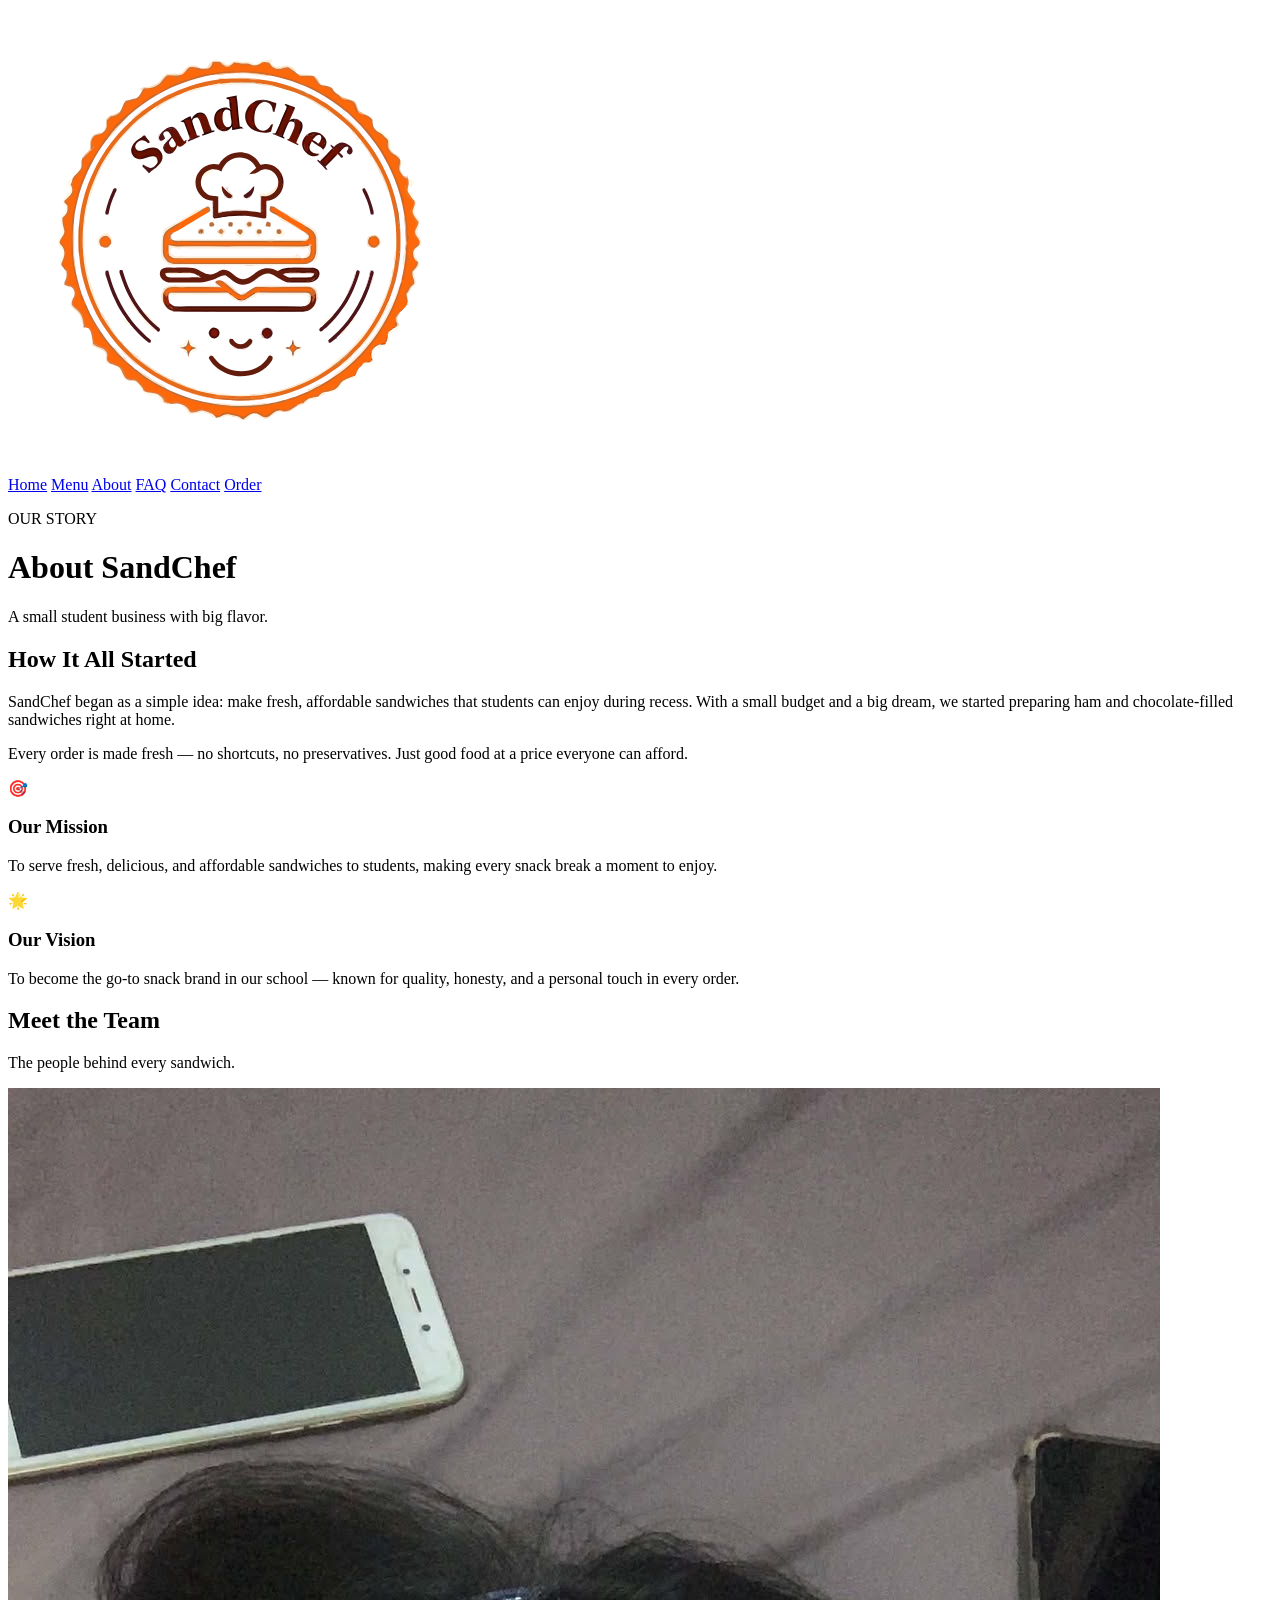
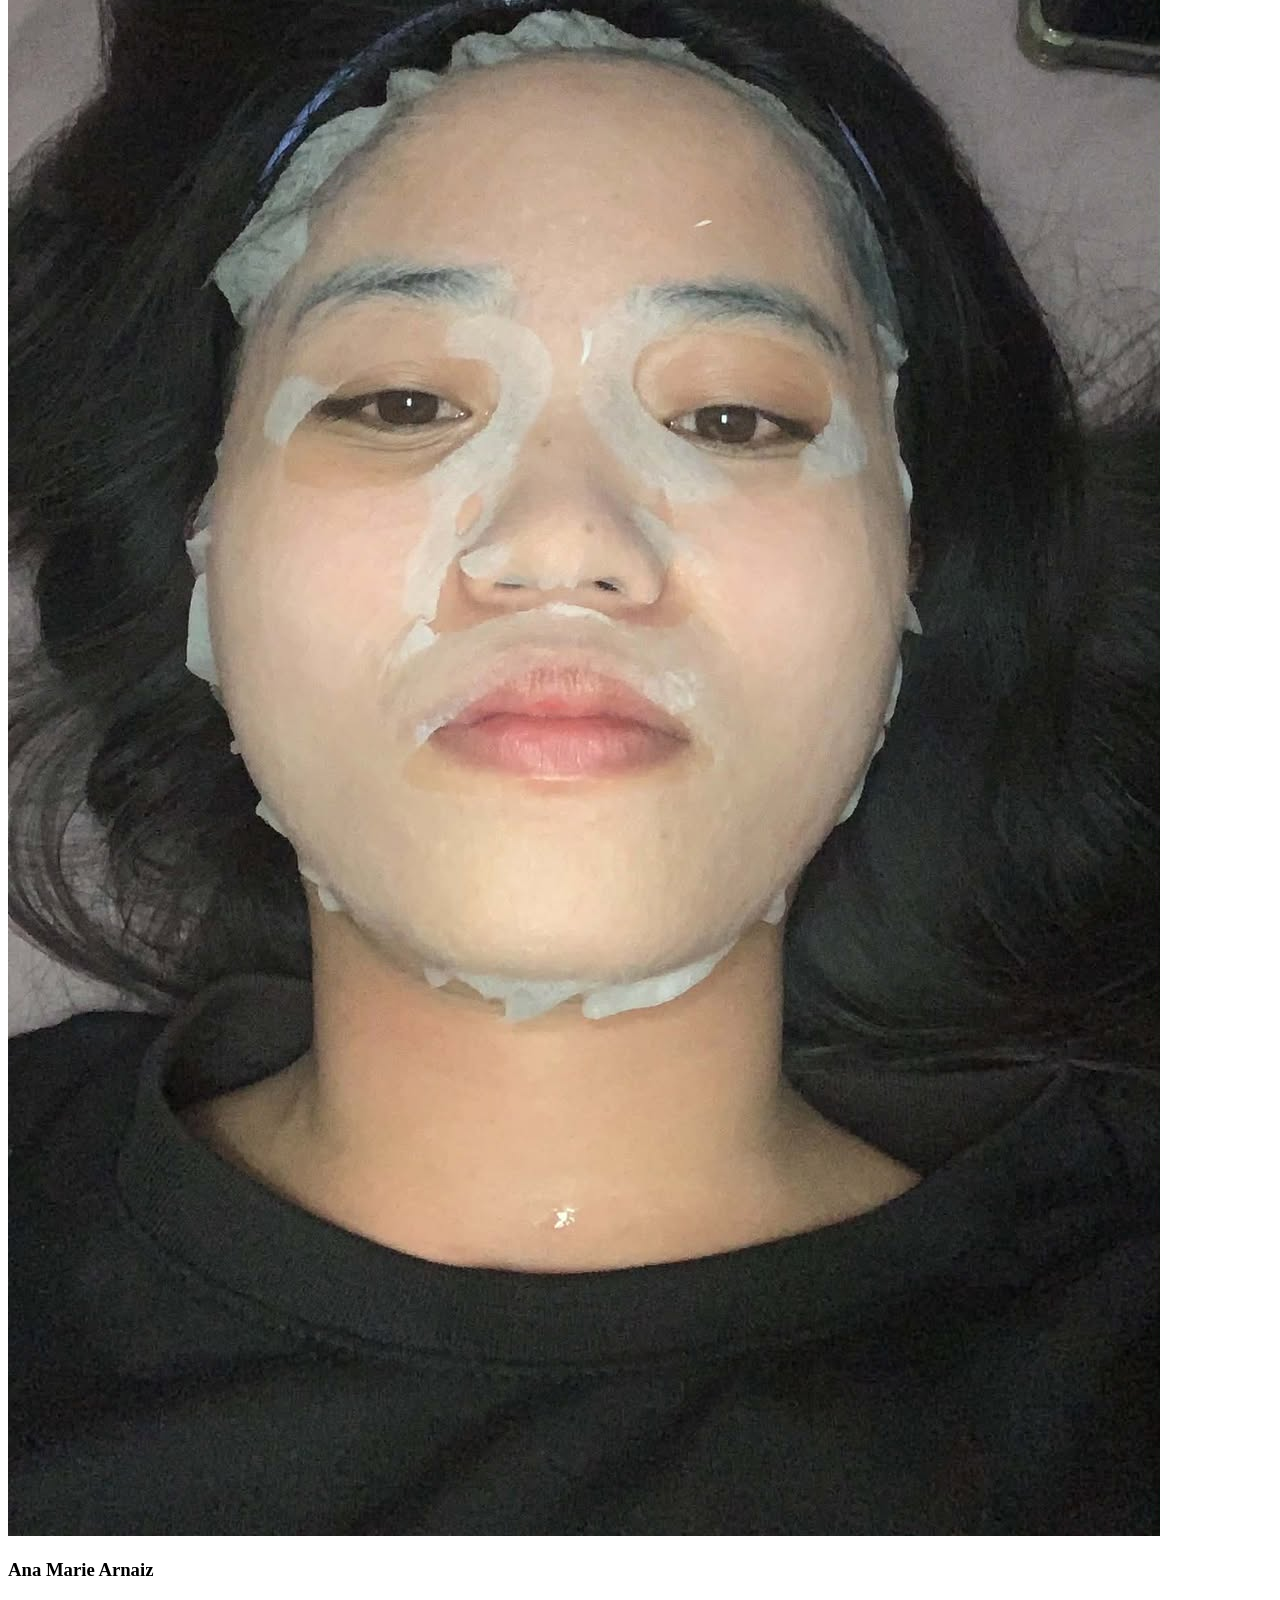
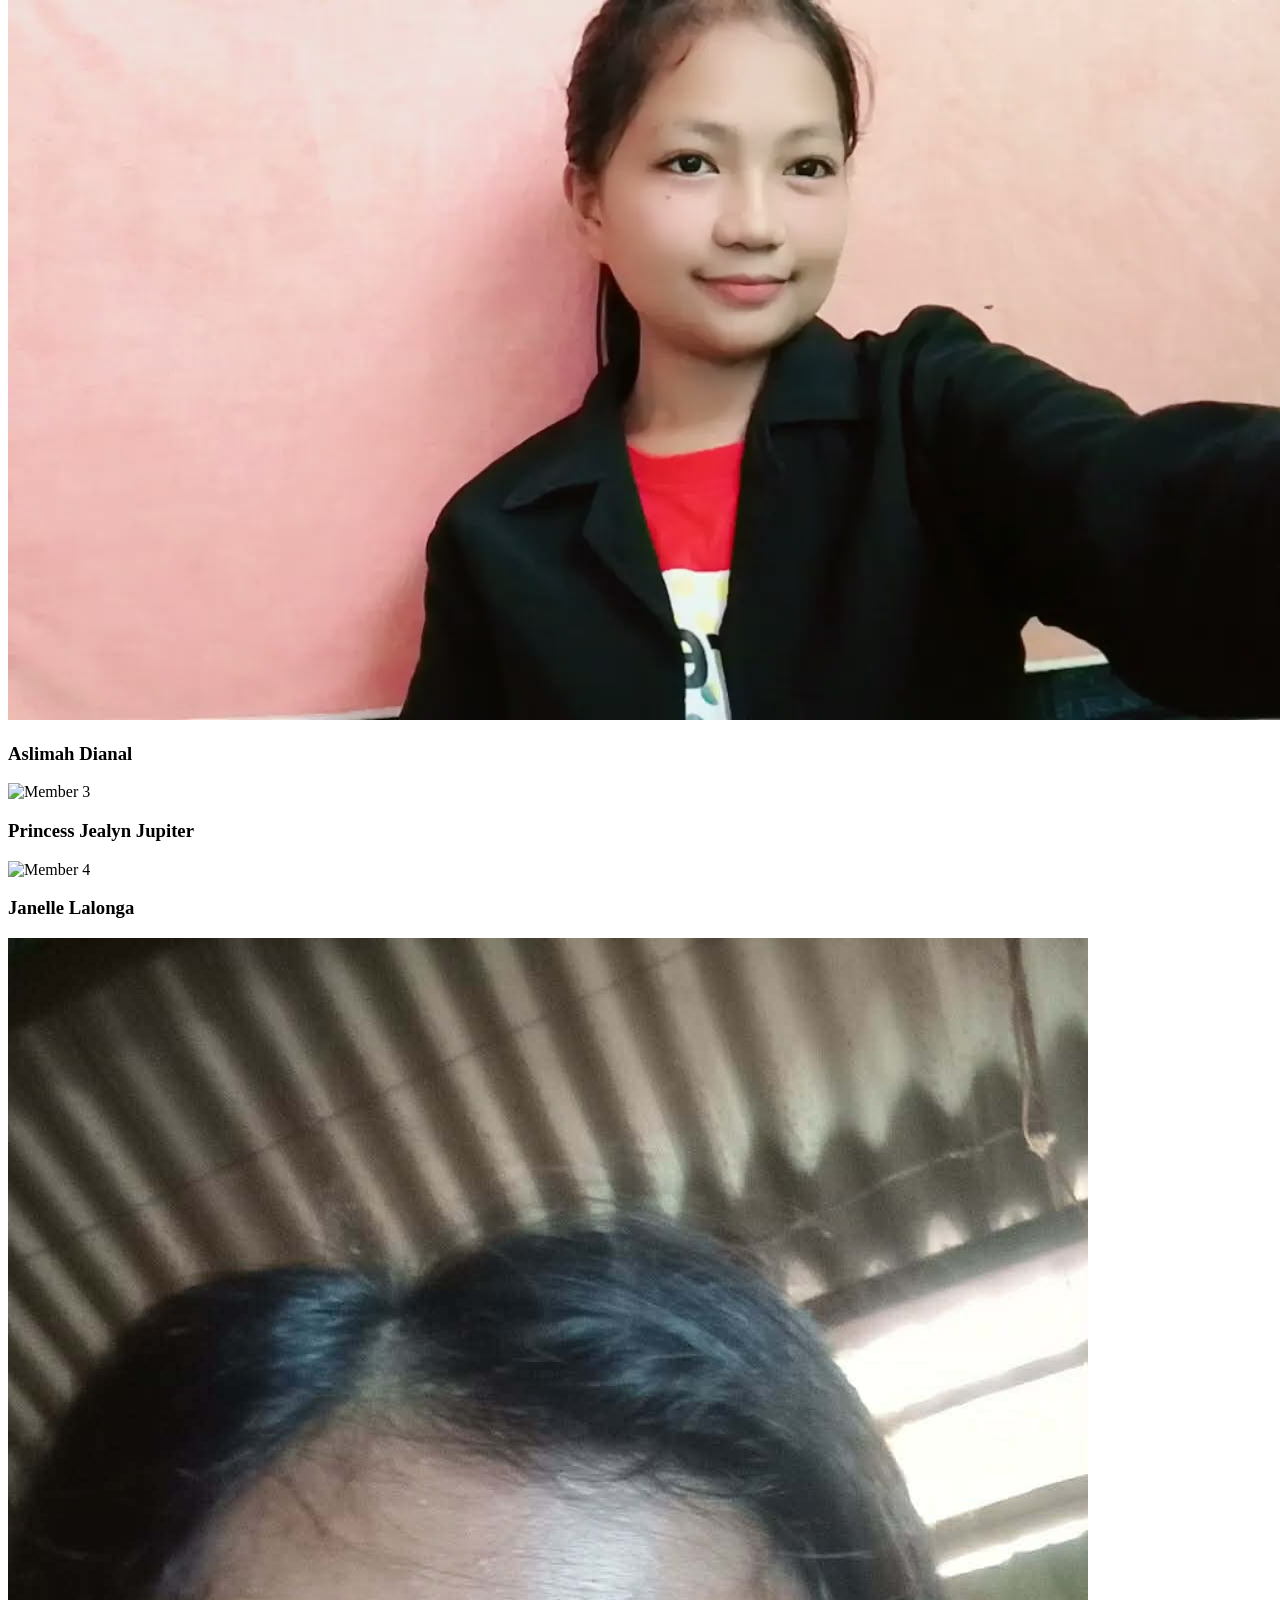
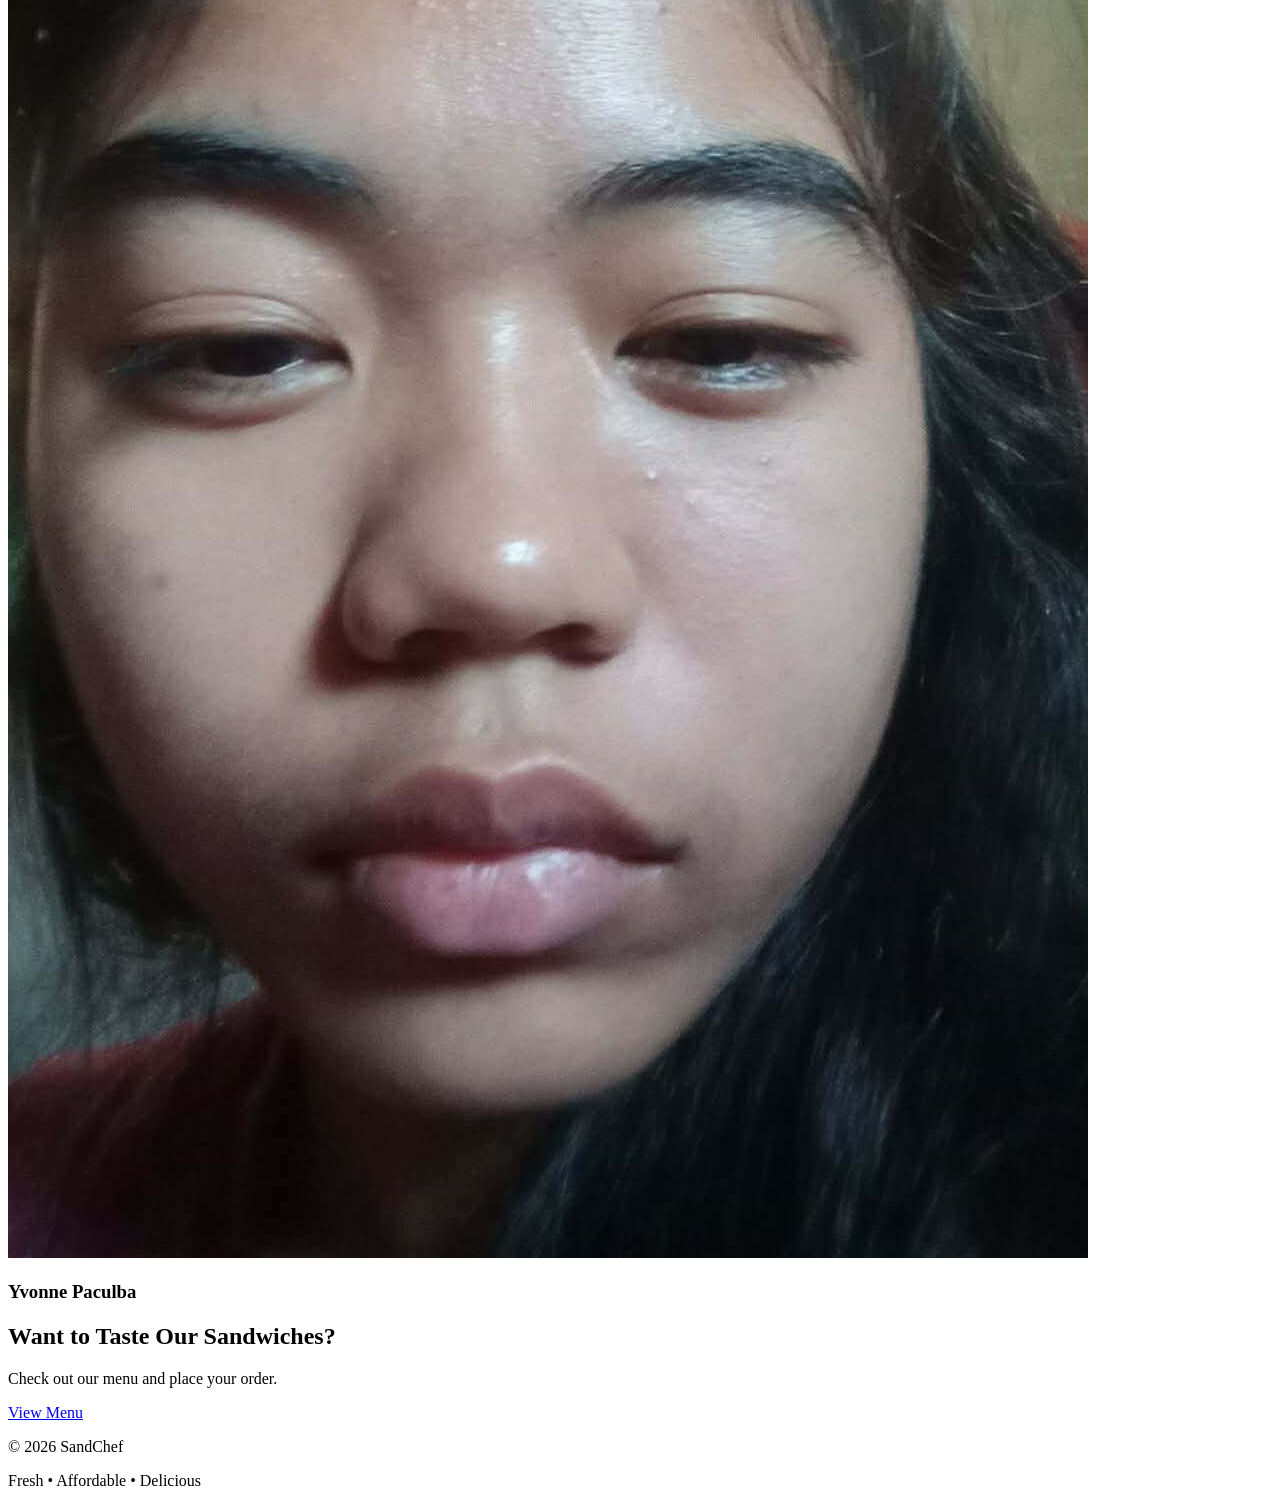
==== about.html @ 0f883fe0 "first publish" ====
<!DOCTYPE html>
<html lang="en">
<head>
  <meta charset="UTF-8">
  <meta name="viewport" content="width=device-width, initial-scale=1.0">
  <title>SandChef | About</title>
  <link rel="stylesheet" href="Style.css">
  <link rel="icon" type="image/svg+xml" href="logo.svg">

  <!-- 📊 Google Analytics -->
<script async src="https://www.googletagmanager.com/gtag/js?id=G-YTD2RD5JD4"></script>
<script>
  window.dataLayer = window.dataLayer || [];
  function gtag(){dataLayer.push(arguments);}
  gtag('js', new Date());
  gtag('config', 'G-YTD2RD5JD4');
</script>
</head>
<body>

<nav>
  <a href="index.html" class="logo">
    <img src="logo.svg" alt="SandChef Logo">
  </a>
  <div class="links">
    <a href="index.html">Home</a>
    <a href="menu.html">Menu</a>
    <a href="about.html">About</a>
    <a href="faq.html">FAQ</a>
    <a href="contact.html">Contact</a>
    <a href="order.html">Order</a>
  </div>
</nav>

<header class="page-hero">
  <p class="eyebrow">OUR STORY</p>
  <h1>About SandChef</h1>
  <p>A small student business with big flavor.</p>
</header>

<section>
  <div class="about-content">
    <h2>How It All Started</h2>
    <p>
      SandChef began as a simple idea: make fresh, affordable sandwiches
      that students can enjoy during recess. With a small budget and a
      big dream, we started preparing ham and chocolate-filled sandwiches
      right at home.
    </p>
    <p>
      Every order is made fresh — no shortcuts, no preservatives.
      Just good food at a price everyone can afford.
    </p>
  </div>
</section>

<div class="mission-vision">
  <div class="info-box">
    <div class="box-icon">🎯</div>
    <h3>Our Mission</h3>
    <p>
      To serve fresh, delicious, and affordable sandwiches to students,
      making every snack break a moment to enjoy.
    </p>
  </div>

  <div class="info-box">
    <div class="box-icon">🌟</div>
    <h3>Our Vision</h3>
    <p>
      To become the go-to snack brand in our school — known for quality,
      honesty, and a personal touch in every order.
    </p>
  </div>
</div>

<section class="team">
  <div class="title">
    <h2>Meet the Team</h2>
    <p>The people behind every sandwich.</p>
  </div>

  <div class="team-grid">

    <div class="team-card">
      <img src="ann.png" alt="Member 1">
      <h3>Ana Marie Arnaiz</h3>
    </div>

    <div class="team-card">
      <img src="dianal.png" alt="Member 2">
      <h3>Aslimah Dianal</h3>
    </div>

    <div class="team-card">
      <img src="images/team3.jpg" alt="Member 3">
      <h3>Princess Jealyn Jupiter</h3>
    </div>

    <div class="team-card">
      <img src="images/team4.jpg" alt="Member 4">
      <h3>Janelle Lalonga</h3>
    </div>

    <div class="team-card">
      <img src="yvonne.png" alt="Member 5">
      <h3>Yvonne Paculba</h3>
    </div>

  </div>
</section>

<section class="cta">
  <h2>Want to Taste Our Sandwiches?</h2>
  <p>Check out our menu and place your order.</p>
  <a class="btn" href="Menu.html">View Menu</a>
</section>

<footer>
  <p>© 2026 SandChef</p>
  <p>Fresh • Affordable • Delicious</p>
</footer>

</body>
</html>
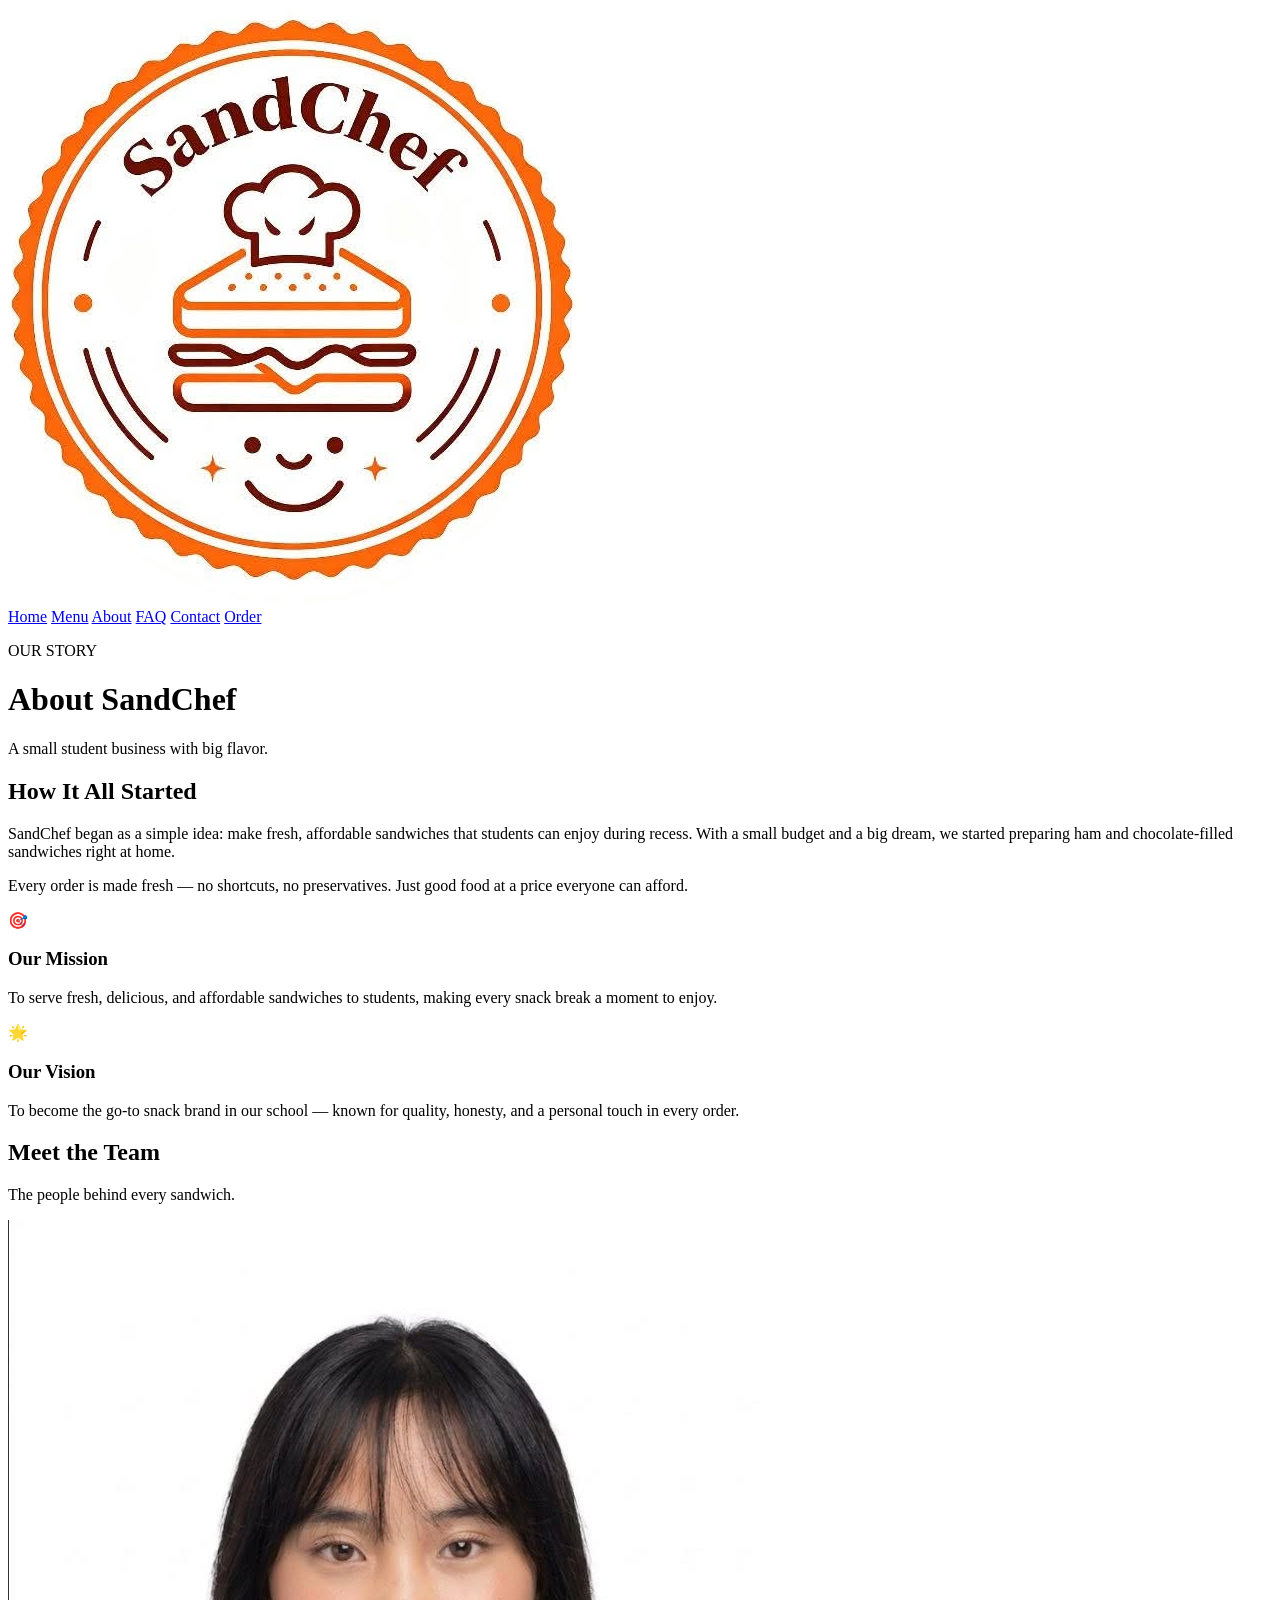
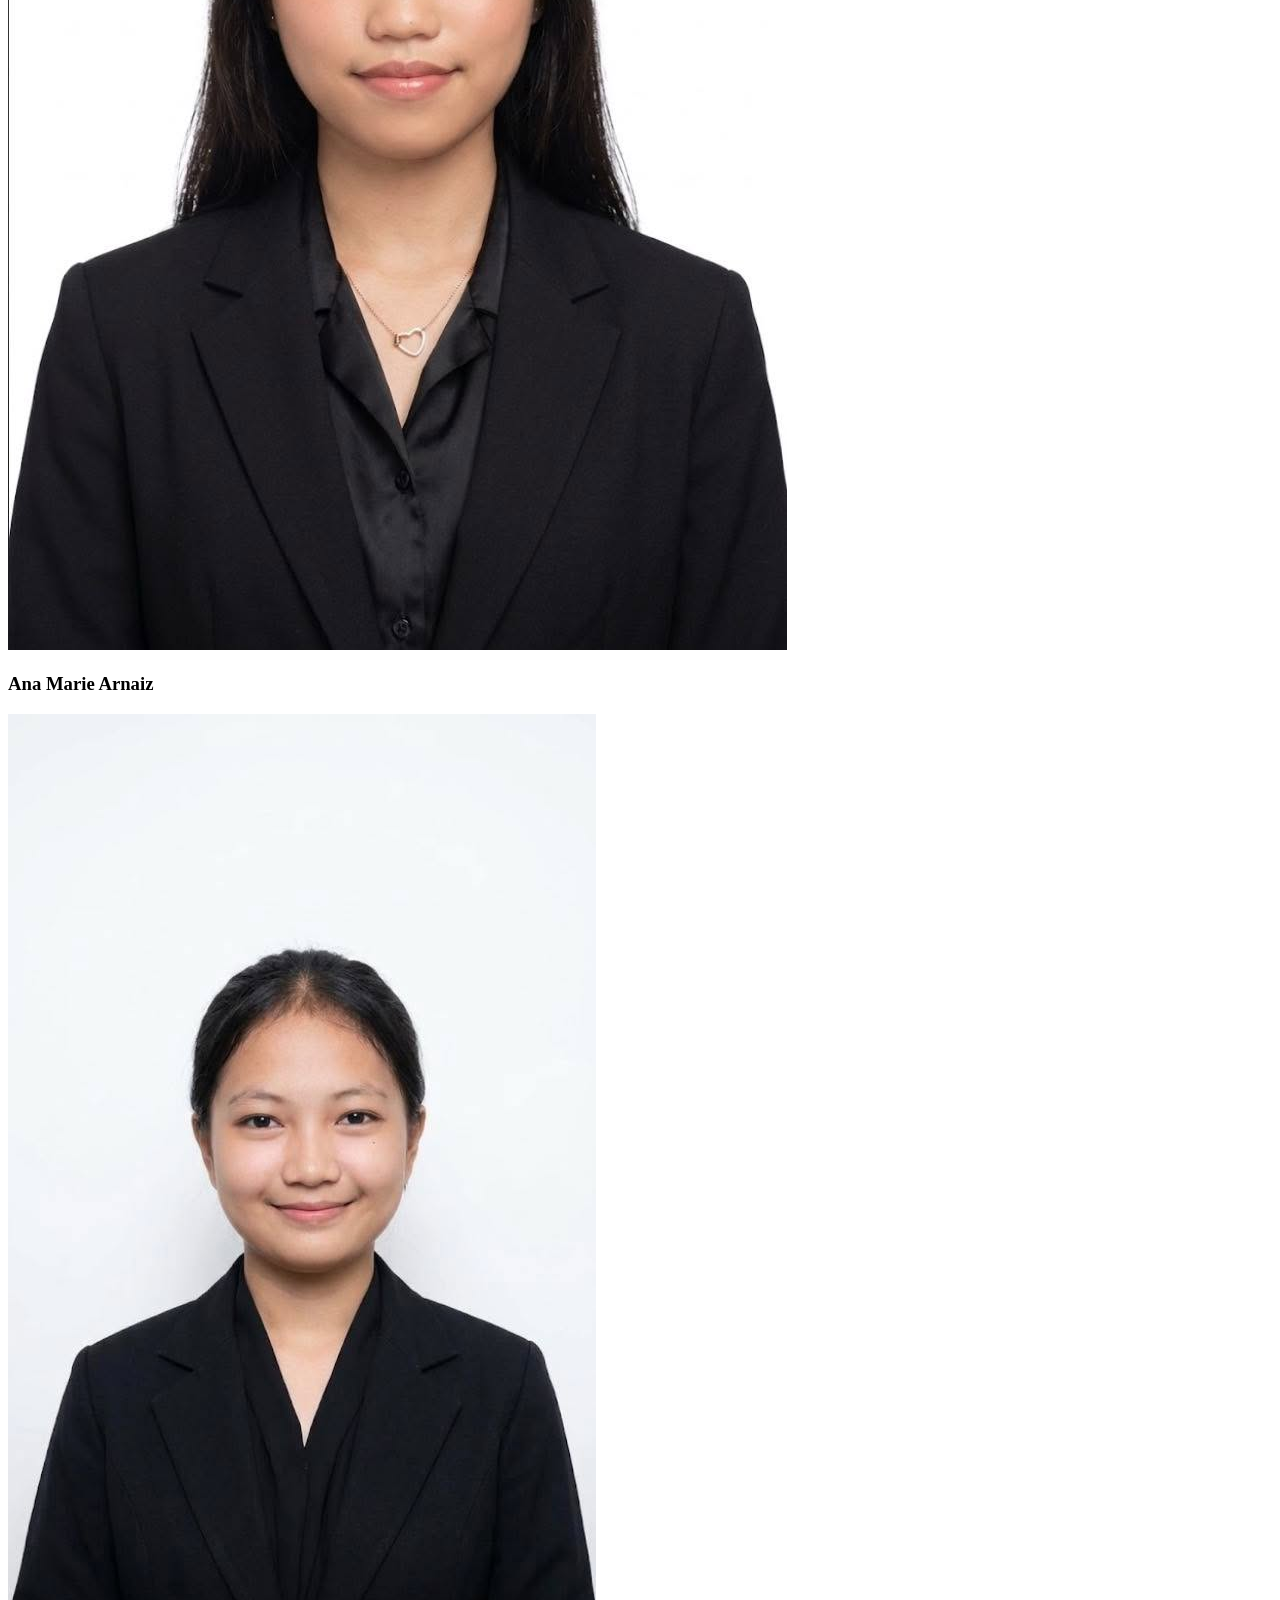
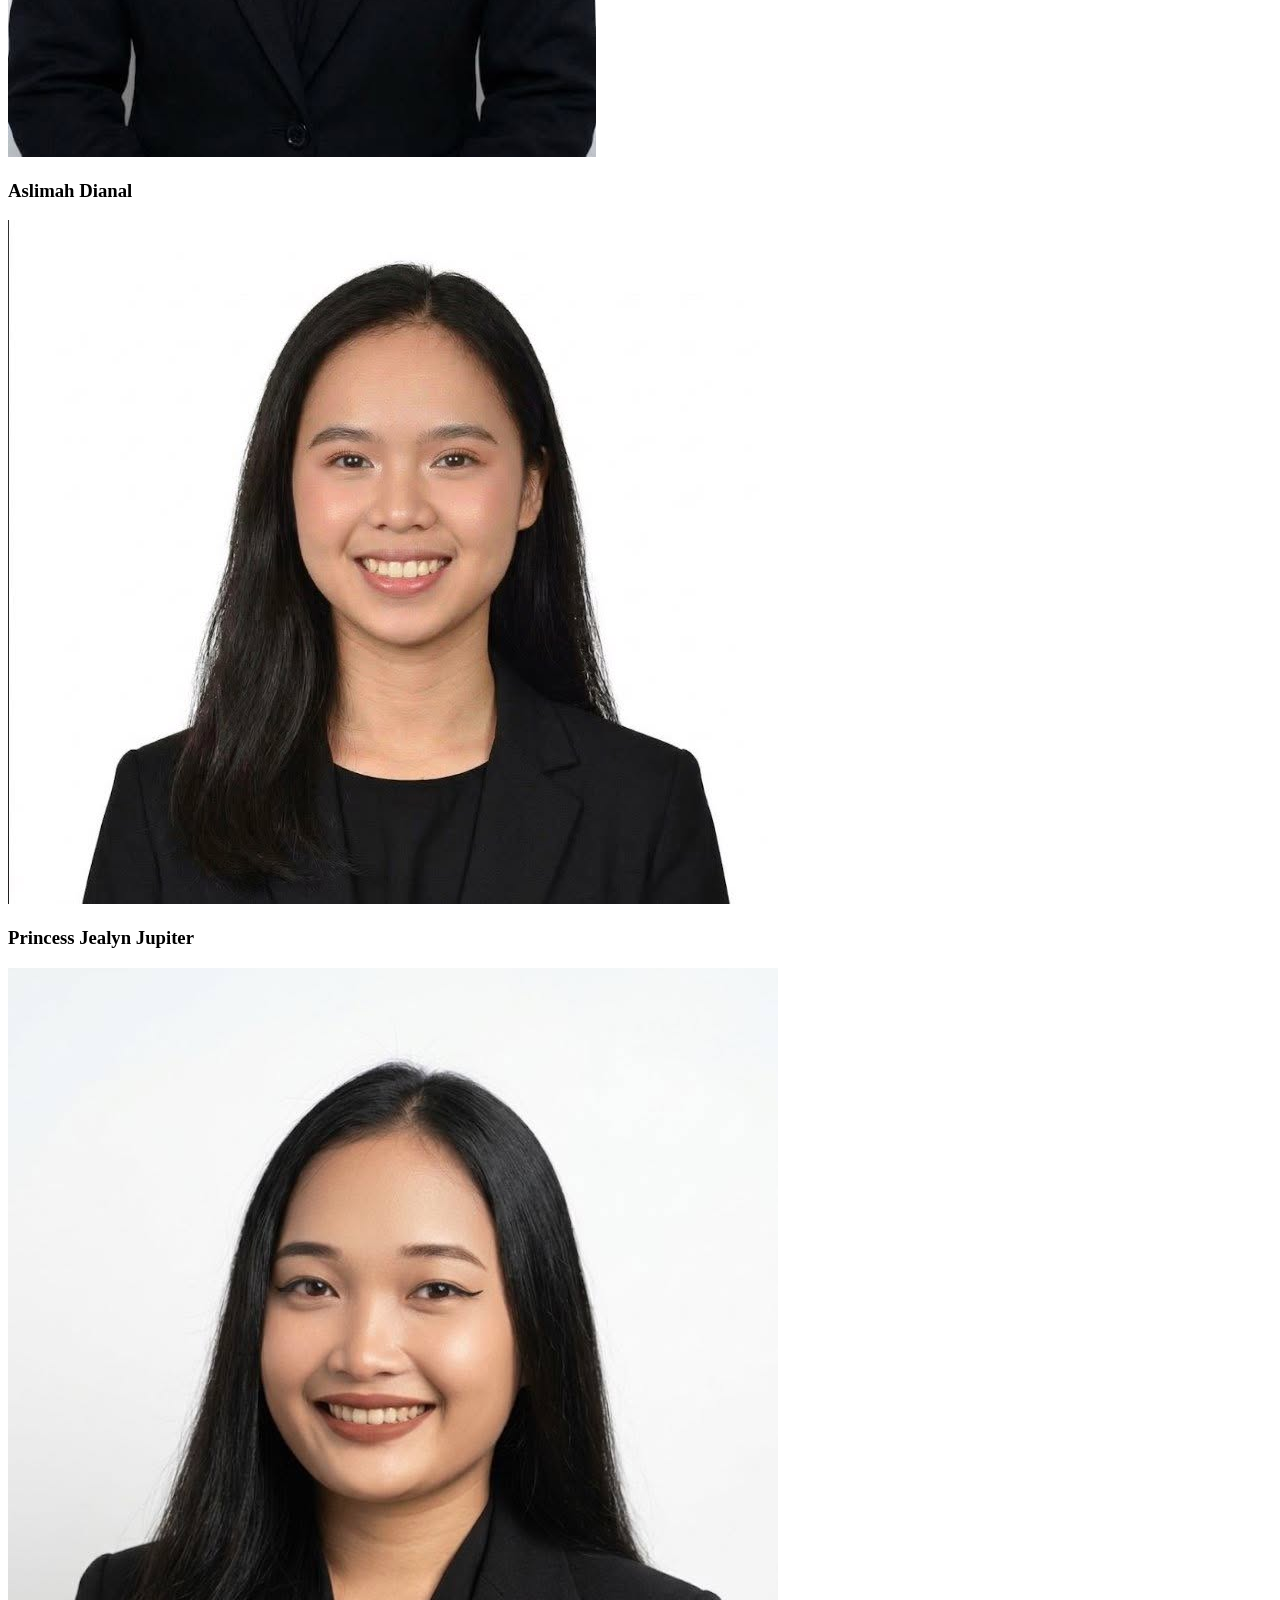
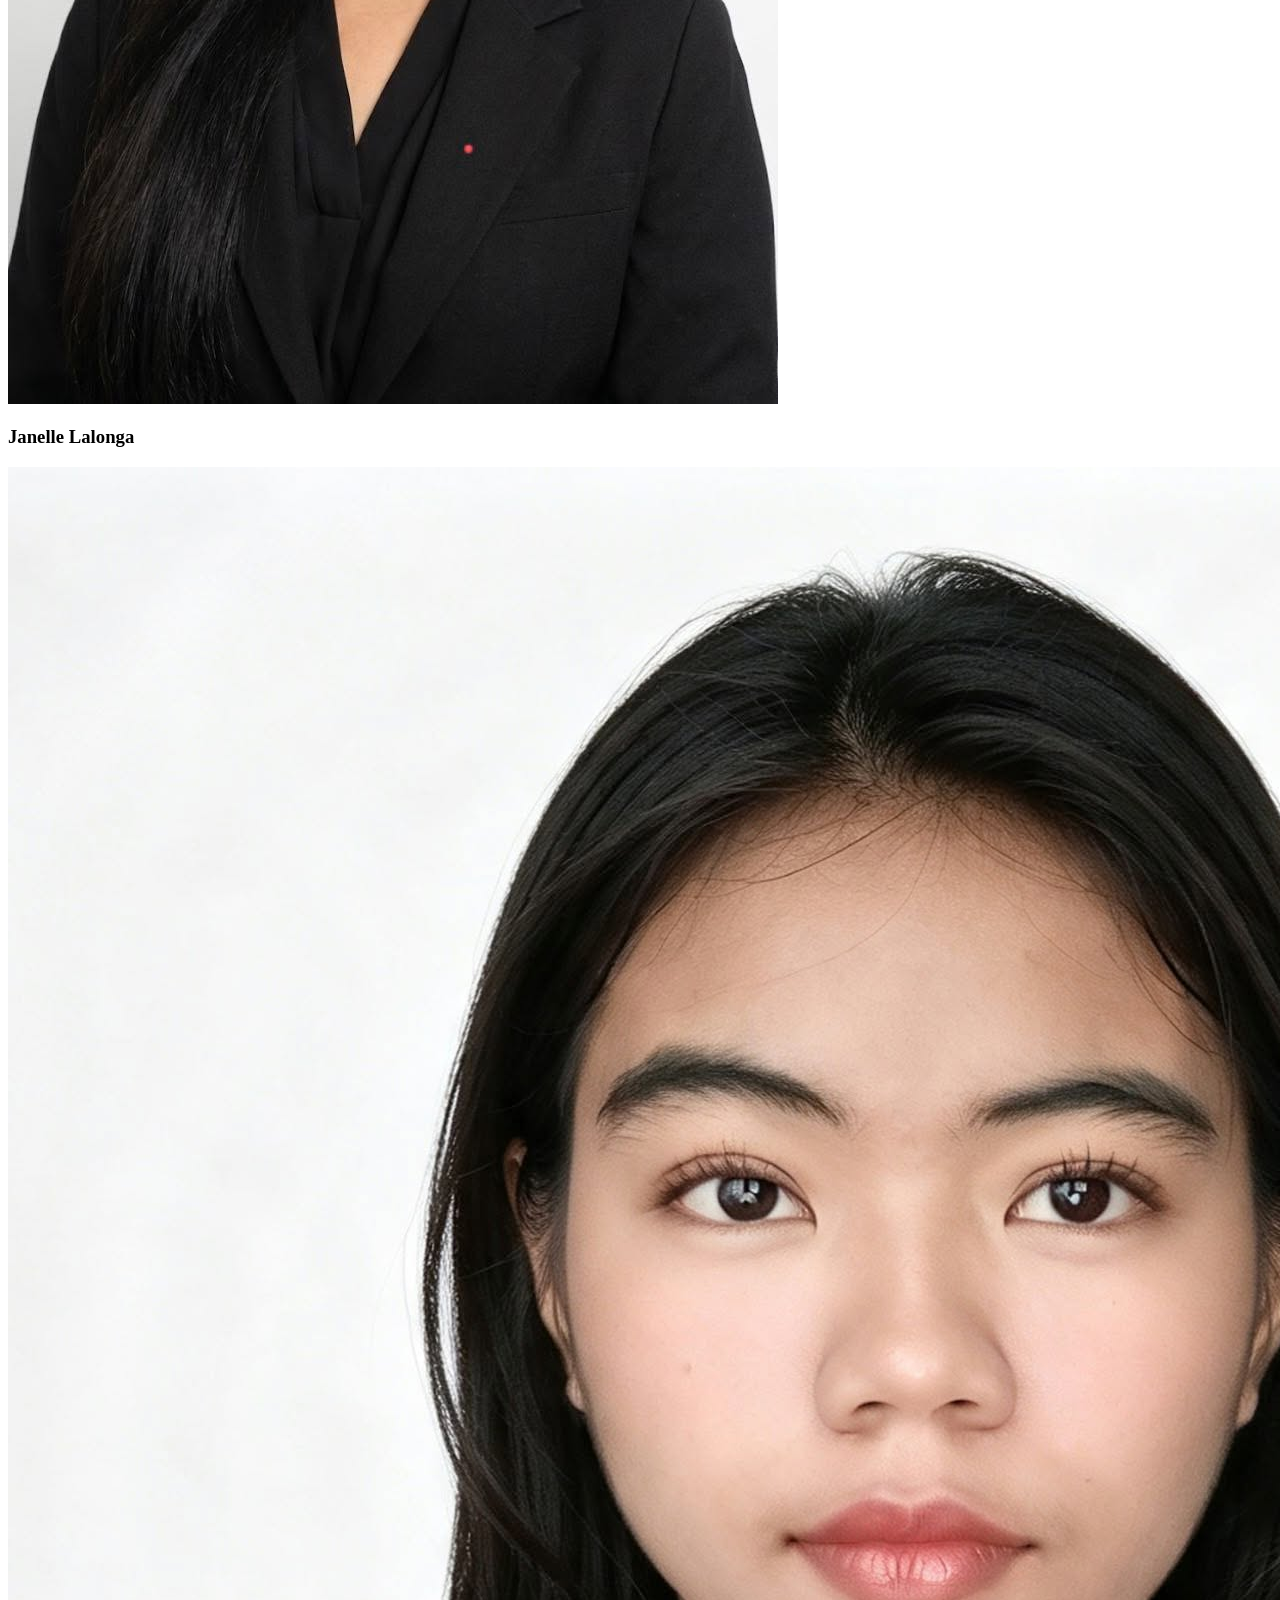
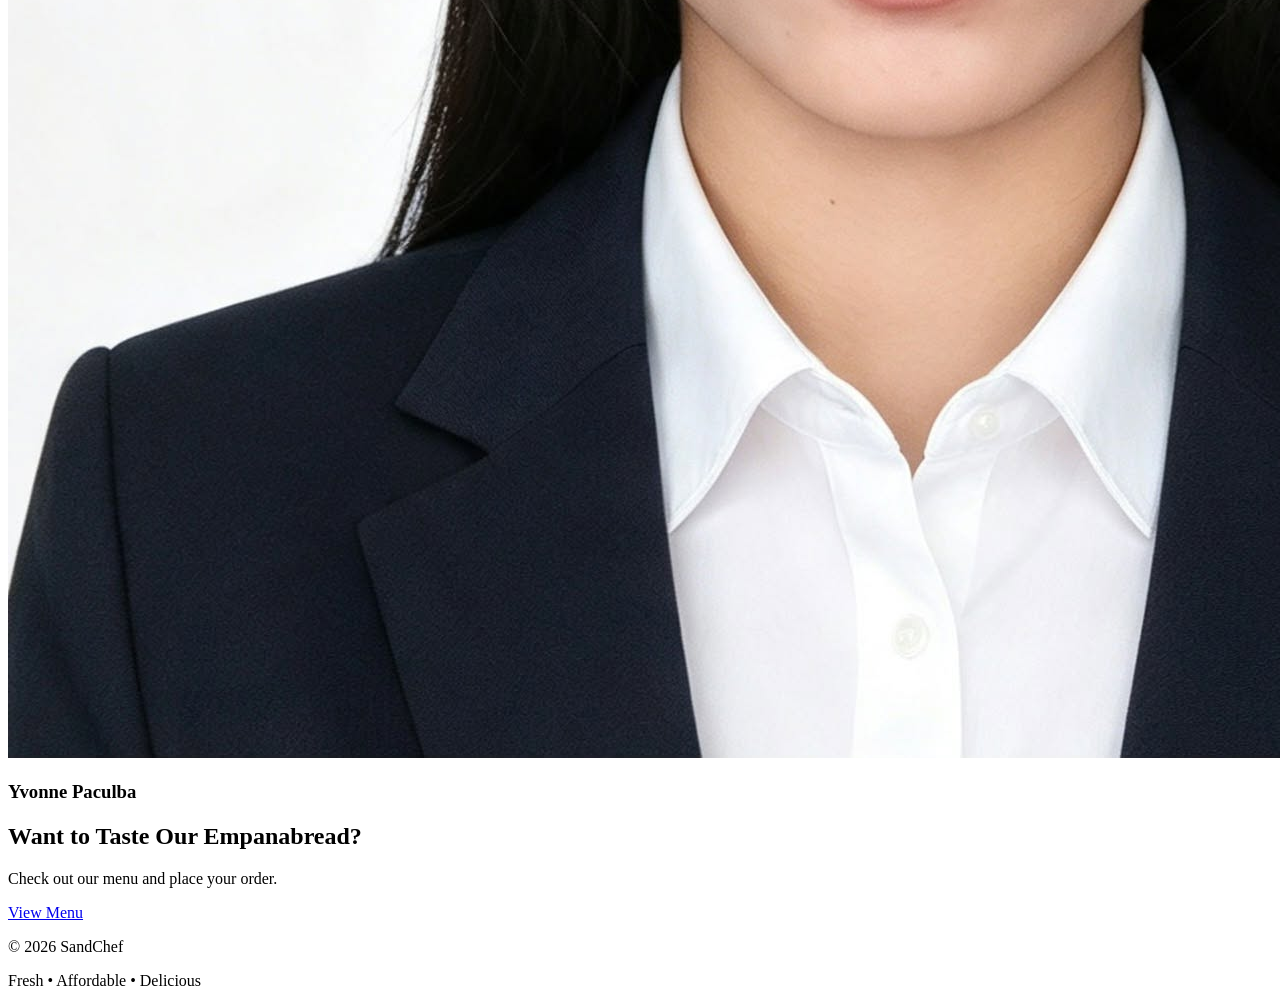
==== commit 7fbdbee6: "second publish" ====
--- a/about.html
+++ b/about.html
@@ -20,7 +20,7 @@
 
 <nav>
   <a href="index.html" class="logo">
-    <img src="logo.svg" alt="SandChef Logo">
+    <img src="sandcheflogo.png" alt="SandChef Logo">
   </a>
   <div class="links">
     <a href="index.html">Home</a>
@@ -93,12 +93,12 @@
     </div>
 
     <div class="team-card">
-      <img src="images/team3.jpg" alt="Member 3">
+      <img src="jea.png" alt="Member 3">
       <h3>Princess Jealyn Jupiter</h3>
     </div>
 
     <div class="team-card">
-      <img src="images/team4.jpg" alt="Member 4">
+      <img src="janelle.png" alt="Member 4">
       <h3>Janelle Lalonga</h3>
     </div>
 
@@ -111,7 +111,7 @@
 </section>
 
 <section class="cta">
-  <h2>Want to Taste Our Sandwiches?</h2>
+  <h2>Want to Taste Our Empanabread?</h2>
   <p>Check out our menu and place your order.</p>
   <a class="btn" href="Menu.html">View Menu</a>
 </section>
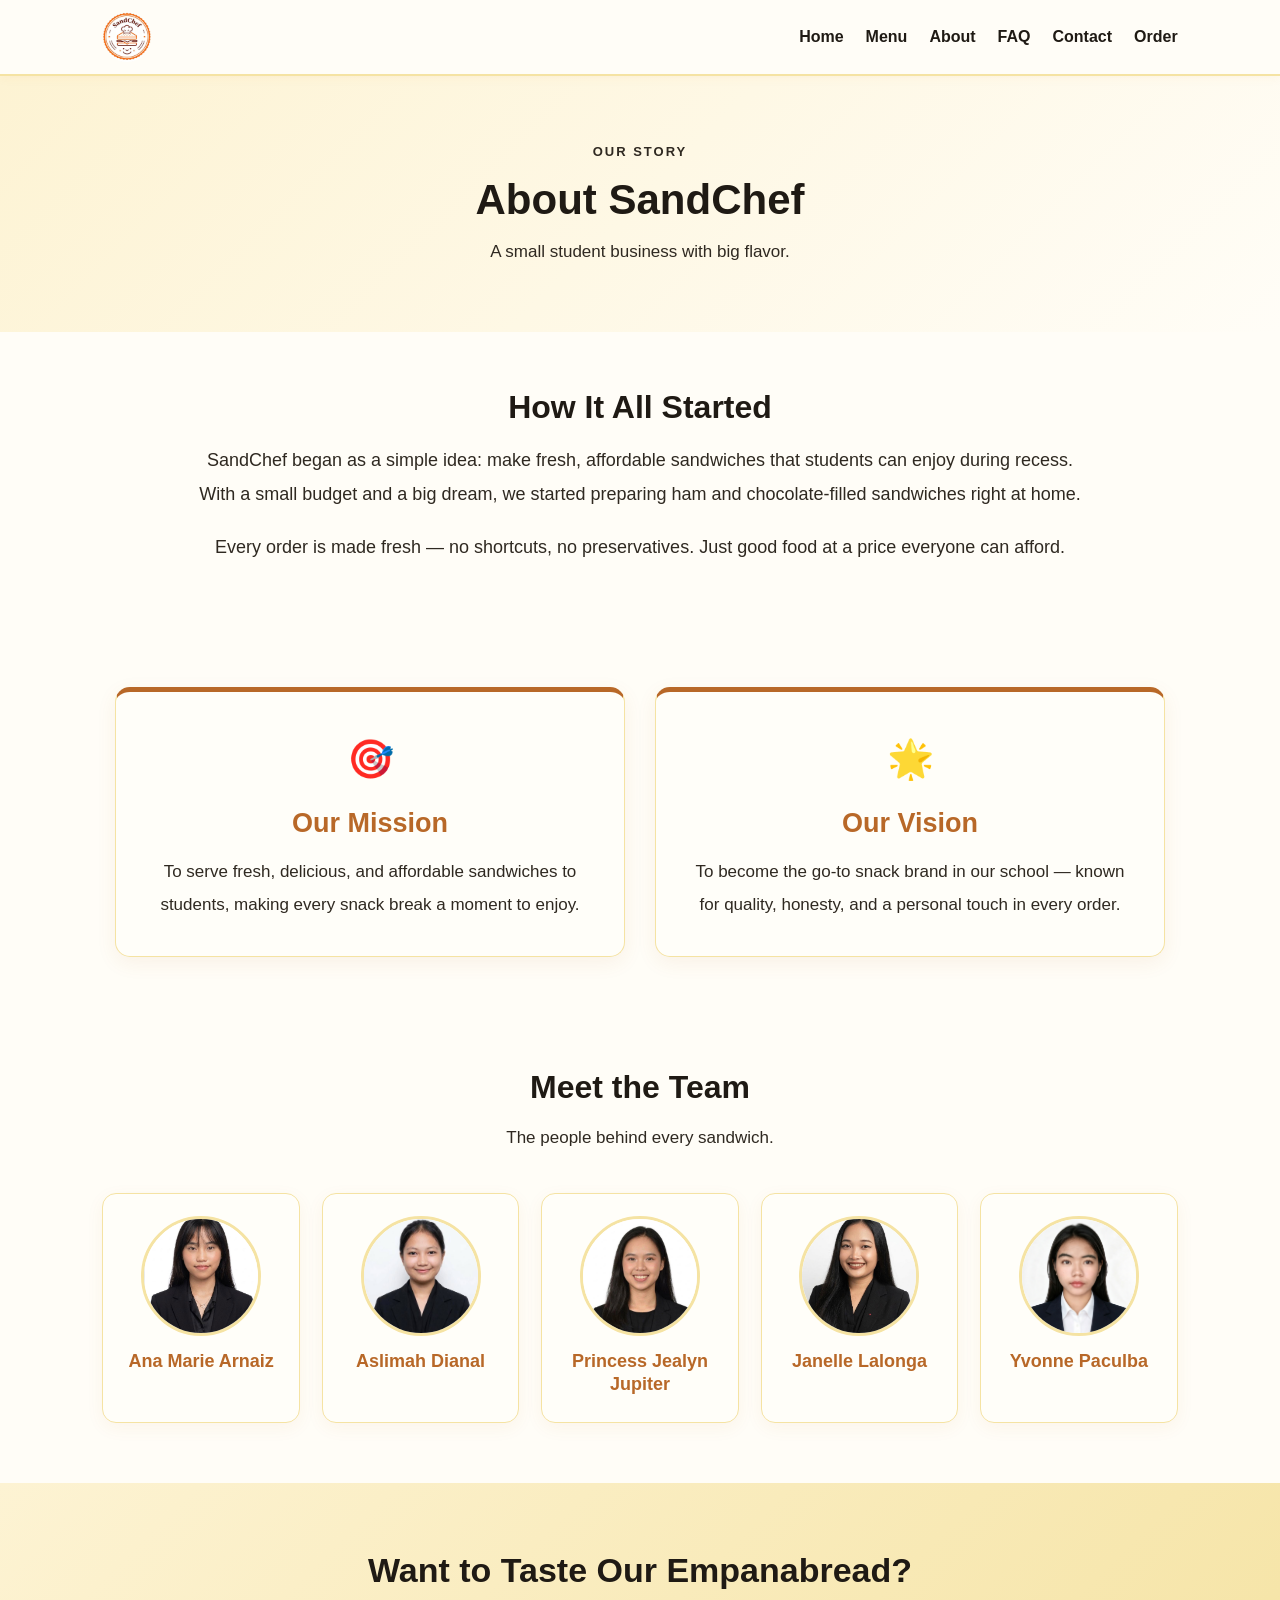
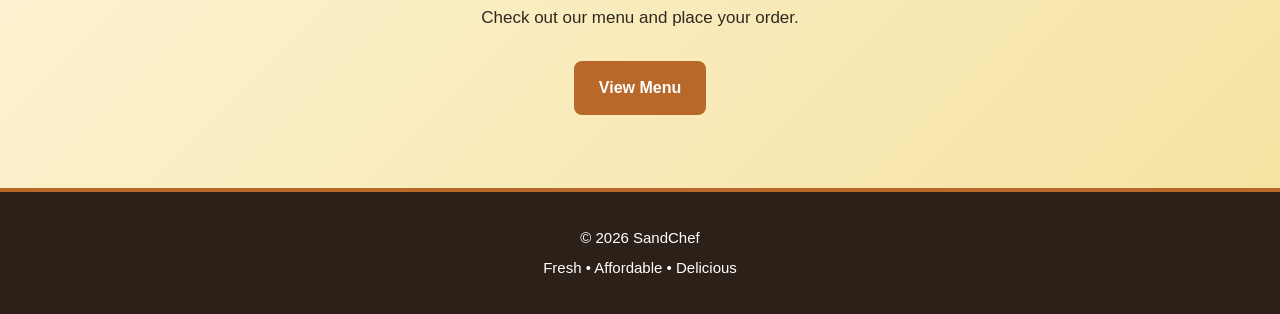
==== commit 0e9618a1: "menu-about changes" ====
--- a/about.html
+++ b/about.html
@@ -4,8 +4,8 @@
   <meta charset="UTF-8">
   <meta name="viewport" content="width=device-width, initial-scale=1.0">
   <title>SandChef | About</title>
-  <link rel="stylesheet" href="Style.css">
-  <link rel="icon" type="image/svg+xml" href="logo.svg">
+  <link rel="stylesheet" href="style.css">
+  <link rel="icon" type="image/svg+xml" href="sandcheflogo.png">
 
   <!-- 📊 Google Analytics -->
 <script async src="https://www.googletagmanager.com/gtag/js?id=G-YTD2RD5JD4"></script>
--- a/style.css
+++ b/style.css
@@ -0,0 +1,1665 @@
+/* =================================
+   SANDCHEF - COMPLETE WEBSITE CSS
+   Soft Yellow • Warm Orange • Cream
+   With readable dark text
+   ================================= */
+
+/* 1. GENERAL SETTINGS */
+* {
+    margin: 0;
+    padding: 0;
+    box-sizing: border-box;
+}
+
+html { scroll-behavior: smooth; }
+
+body {
+    font-family: Arial, Helvetica, sans-serif;
+    font-size: 17px;
+    line-height: 1.7;
+    color: #1f1a14;              /* ← Very dark, high contrast */
+    background-color: #fffdf7;
+}
+
+img { max-width: 100%; display: block; }
+
+h1, h2, h3 {
+    color: #1f1a14;              /* ← Dark headings */
+    line-height: 1.3;
+    margin-bottom: 15px;
+    font-weight: bold;
+}
+
+h1 { font-size: 44px; }
+h2 { font-size: 32px; }
+h3 { font-size: 23px; }
+
+p {
+    color: #2f2921;              /* ← Dark body text */
+    margin-bottom: 18px;
+}
+
+a { color: #b86828; }
+
+section { padding: 55px 8%; }
+
+/* =================================
+   2. NAVIGATION BAR
+   ================================= */
+nav {
+    display: flex;
+    justify-content: space-between;
+    align-items: center;
+    flex-wrap: wrap;
+    gap: 20px;
+    padding: 12px 8%;
+    background-color: #fffdf7;
+    border-bottom: 2px solid #f5e3a3;
+    position: sticky;
+    top: 0;
+    z-index: 100;
+    box-shadow: 0 2px 10px rgba(217, 128, 50, 0.06);
+}
+
+nav .logo {
+    display: flex;
+    align-items: center;
+    text-decoration: none;
+    flex-shrink: 0;
+}
+
+nav .logo img {
+    height: 50px !important;
+    width: 50px !important;
+    max-width: 50px !important;
+    object-fit: contain;
+    transition: transform 0.3s ease;
+}
+
+nav .logo img:hover {
+    transform: scale(1.08);
+}
+
+.links {
+    display: flex;
+    align-items: center;
+    flex-wrap: wrap;
+    gap: 22px;
+}
+
+.links a {
+    text-decoration: none;
+    color: #1f1a14;              /* ← Dark nav links */
+    font-size: 16px;
+    font-weight: bold;
+    transition: color 0.2s;
+}
+
+.links a:hover,
+.links a.active {
+    color: #b86828;
+}
+
+/* =================================
+   3. HERO (Home)
+   ================================= */
+.hero {
+    text-align: center;
+    padding: 90px 20px;
+    background: linear-gradient(135deg, #fdf3d3, #fffdf7);
+}
+
+.hero h1 { font-size: 48px; margin-bottom: 20px; }
+.hero h1 span { color: #b86828; }
+
+.hero p {
+    max-width: 650px;
+    margin: 0 auto 25px;
+    font-size: 19px;
+    color: #2f2921;
+}
+
+.hero-buttons {
+    display: flex;
+    justify-content: center;
+    flex-wrap: wrap;
+    gap: 12px;
+}
+
+.hero-logo {
+    display: flex;
+    justify-content: center;
+    margin-bottom: 20px;
+}
+
+.hero-logo img {
+    width: 120px !important;
+    height: 120px !important;
+    max-width: 120px !important;
+    object-fit: contain;
+    transition: transform 0.4s ease;
+    filter: drop-shadow(0 8px 20px rgba(217, 128, 50, 0.22));
+}
+
+.hero-logo img:hover {
+    transform: scale(1.08) rotate(-3deg);
+}
+
+.hero .tagline {
+    display: inline-block;
+    font-size: 20px;
+    font-weight: bold;
+    font-style: italic;
+    color: #ffffff;              /* ← White text on orange */
+    background: #b86828;
+    padding: 12px 28px;
+    border-radius: 30px;
+    margin: 5px auto 25px;
+    letter-spacing: 0.5px;
+    box-shadow: 0 6px 18px rgba(184, 104, 40, 0.28);
+    transition: transform 0.3s, box-shadow 0.3s;
+}
+
+.hero .tagline:hover {
+    transform: translateY(-3px);
+    box-shadow: 0 10px 24px rgba(184, 104, 40, 0.4);
+}
+
+/* =================================
+   4. PAGE HERO (inner pages)
+   ================================= */
+.page-hero {
+    text-align: center;
+    padding: 65px 20px;
+    background: linear-gradient(135deg, #fdf3d3, #fffdf7);
+    display: flex;
+    flex-direction: column;
+    align-items: center;
+    justify-content: center;
+}
+
+.page-hero h1 {
+    font-size: 42px;
+    margin: 10px auto;
+    max-width: 800px;
+    color: #1f1a14;
+}
+
+.page-hero p {
+    max-width: 650px;
+    margin: 0 auto;
+    color: #2f2921;
+}
+
+.page-hero .eyebrow {
+    display: inline-block;
+}
+
+/* =================================
+   5. SECTION HEADINGS
+   ================================= */
+.title {
+    text-align: center;
+    margin-bottom: 30px;
+}
+
+.title h2 {
+    font-size: 32px;
+    color: #1f1a14;
+}
+
+.title p {
+    color: #2f2921;
+    max-width: 600px;
+    margin: 0 auto;
+}
+
+.center {
+    max-width: 850px;
+    margin-left: auto;
+    margin-right: auto;
+    text-align: center;
+}
+
+.eyebrow {
+    color: #b86828;
+    font-size: 13px;
+    font-weight: bold;
+    letter-spacing: 2px;
+    margin-bottom: 12px;
+}
+
+/* =================================
+   6. BUTTONS
+   ================================= */
+.btn {
+    display: inline-block;
+    background-color: #b86828;
+    color: #ffffff;
+    text-decoration: none;
+    font-size: 16px;
+    font-weight: bold;
+    padding: 13px 25px;
+    margin: 8px 5px;
+    border: none;
+    border-radius: 8px;
+    cursor: pointer;
+    transition: all 0.25s ease;
+    font-family: inherit;
+}
+
+.btn:hover {
+    background-color: #96531d;
+    transform: translateY(-2px);
+    box-shadow: 0 8px 18px rgba(184, 104, 40, 0.3);
+}
+
+.btn-outline {
+    background-color: transparent;
+    border: 2px solid #b86828;
+    color: #b86828;
+}
+
+.btn-outline:hover {
+    background-color: #b86828;
+    color: #ffffff;
+}
+
+/* =================================
+   7. CALL TO ACTION
+   ================================= */
+.cta {
+    text-align: center;
+    padding: 65px 20px;
+    background: linear-gradient(135deg, #fdf3d3, #f5e3a3);
+}
+
+.cta h2 {
+    font-size: 34px;
+    margin-bottom: 12px;
+    color: #1f1a14;
+}
+
+.cta p {
+    max-width: 600px;
+    margin: 0 auto 20px;
+    font-size: 17px;
+    color: #2f2921;
+}
+
+/* =================================
+   8. INFO SECTION
+   ================================= */
+.info-section {
+    padding: 60px 8%;
+    background: #fffdf7;
+    text-align: center;
+}
+
+.info-grid {
+    display: grid;
+    grid-template-columns: repeat(auto-fit, minmax(220px, 1fr));
+    gap: 25px;
+    max-width: 1000px;
+    margin: 40px auto 0;
+}
+
+.info-card {
+    background: #fffef9;
+    border: 1px solid #f5e3a3;
+    border-radius: 14px;
+    padding: 30px 22px;
+    transition: transform 0.3s, box-shadow 0.3s;
+}
+
+.info-card:hover {
+    transform: translateY(-5px);
+    box-shadow: 0 10px 25px rgba(184, 104, 40, 0.12);
+}
+
+.info-card h3 {
+    color: #b86828;
+    font-size: 20px;
+    margin-bottom: 10px;
+}
+
+.info-card p {
+    font-size: 15px;
+    color: #2f2921;
+    margin: 0;
+    line-height: 1.7;
+}
+
+.feature-icon {
+    font-size: 42px;
+    margin-bottom: 12px;
+}
+
+/* =================================
+   9. MENU PAGE
+   ================================= */
+.menu-hero {
+    text-align: center;
+    padding: 65px 20px;
+    background: linear-gradient(135deg, #fdf3d3, #fffdf7);
+}
+
+.menu-hero h1 {
+    font-size: 46px;
+    margin: 12px 0;
+    color: #1f1a14;
+}
+
+.menu-hero p {
+    max-width: 700px;
+    margin: 0 auto 18px;
+    color: #2f2921;
+}
+
+.menu-section {
+    max-width: 1250px;
+    margin: auto;
+    padding: 55px 25px 70px;
+}
+
+.section-heading {
+    text-align: center;
+    margin-bottom: 35px;
+}
+
+.section-heading h2 { font-size: 32px; color: #1f1a14; }
+.section-heading p { color: #2f2921; }
+
+.menu-grid {
+    display: grid;
+    grid-template-columns: repeat(2, minmax(0, 1fr));
+    gap: 28px;
+}
+
+.menu-card {
+    background-color: #fffef9;
+    border: 1px solid #f5e3a3;
+    border-radius: 14px;
+    overflow: hidden;
+    box-shadow: 0 5px 18px rgba(184, 104, 40, 0.08);
+    transition: transform 0.2s, box-shadow 0.2s;
+}
+
+.menu-card:hover {
+    transform: translateY(-4px);
+    box-shadow: 0 10px 25px rgba(184, 104, 40, 0.15);
+}
+
+.menu-card img {
+    display: block;
+    width: 100%;
+    height: 230px;
+    object-fit: cover;
+    background-color: #fdf3d3;
+    max-width: none;
+}
+
+.menu-info { padding: 23px; }
+
+.menu-tag {
+    display: inline-block;
+    background-color: #fdf3d3;
+    color: #96531d;
+    font-size: 12px;
+    font-weight: bold;
+    letter-spacing: 1px;
+    padding: 6px 10px;
+    border-radius: 20px;
+    margin-bottom: 12px;
+}
+
+.menu-info h3 {
+    font-size: 23px;
+    margin-bottom: 10px;
+    color: #1f1a14;
+}
+
+.menu-info > p {
+    font-size: 16px;
+    line-height: 1.7;
+    color: #2f2921;
+}
+
+.menu-bottom {
+    display: flex;
+    align-items: center;
+    justify-content: space-between;
+    flex-wrap: wrap;
+    gap: 12px;
+    margin-top: 18px;
+}
+
+.menu-price {
+    color: #b86828;
+    font-size: 28px;
+    font-weight: bold;
+}
+
+.menu-btn {
+    display: inline-block;
+    background-color: #b86828;
+    color: #ffffff;
+    text-decoration: none;
+    font-size: 15px;
+    font-weight: bold;
+    padding: 12px 18px;
+    border-radius: 7px;
+    text-align: center;
+    transition: background-color 0.2s;
+}
+
+.menu-btn:hover {
+    background-color: #96531d;
+    color: #ffffff;
+}
+
+/* =================================
+   10. ORDER BANNER
+   ================================= */
+.order-banner {
+    background: linear-gradient(135deg, #f5e3a3, #fdf3d3);
+    text-align: center;
+    padding: 55px 20px;
+}
+
+.order-banner h2 { font-size: 34px; color: #1f1a14; }
+.order-banner p { font-size: 17px; color: #2f2921; }
+
+.banner-btn {
+    margin: 10px 0;
+    padding: 14px 25px;
+}
+
+.payment-note {
+    margin-top: 15px;
+    font-size: 14px !important;
+    color: #2f2921;
+}
+
+/* =================================
+   11. ABOUT PAGE
+   ================================= */
+.about-content {
+    max-width: 900px;
+    margin: auto;
+    text-align: center;
+}
+
+.about-content p {
+    font-size: 18px;
+    line-height: 1.9;
+    color: #2f2921;
+}
+
+/* =================================
+   12. MISSION AND VISION
+   ================================= */
+.mission-vision {
+    display: grid;
+    grid-template-columns: repeat(2, minmax(0, 1fr));
+    gap: 30px;
+    max-width: 1100px;
+    margin: 0 auto;
+    padding: 50px 25px;
+}
+
+.info-box {
+    background-color: #fffef9;
+    border: 1px solid #f5e3a3;
+    border-top: 5px solid #b86828;
+    border-radius: 15px;
+    padding: 35px 28px;
+    text-align: center;
+    box-shadow: 0 6px 20px rgba(184, 104, 40, 0.08);
+    transition: transform 0.2s, box-shadow 0.2s;
+}
+
+.info-box:hover {
+    transform: translateY(-5px);
+    box-shadow: 0 12px 25px rgba(184, 104, 40, 0.15);
+}
+
+.box-icon {
+    font-size: 38px;
+    margin-bottom: 15px;
+}
+
+.info-box h3 {
+    color: #b86828;
+    font-size: 27px;
+    margin-bottom: 15px;
+}
+
+.info-box p {
+    color: #2f2921;
+    font-size: 17px;
+    line-height: 1.9;
+    margin-bottom: 0;
+}
+
+/* =================================
+   13. TEAM
+   ================================= */
+.team {
+    padding: 60px 8%;
+    background: #fffdf7;
+    text-align: center;
+}
+
+.team-grid {
+    display: grid;
+    grid-template-columns: repeat(auto-fit, minmax(180px, 1fr));
+    gap: 22px;
+    max-width: 1100px;
+    margin: 40px auto 0;
+}
+
+.team-card {
+    background: #fffef9;
+    border: 1px solid #f5e3a3;
+    border-radius: 14px;
+    padding: 22px 18px;
+    transition: transform 0.3s, box-shadow 0.3s;
+    box-shadow: 0 5px 18px rgba(184, 104, 40, 0.06);
+}
+
+.team-card:hover {
+    transform: translateY(-6px);
+    box-shadow: 0 12px 25px rgba(184, 104, 40, 0.15);
+}
+
+.team-card img {
+    width: 120px;
+    height: 120px;
+    max-width: 120px;
+    border-radius: 50%;
+    object-fit: cover;
+    margin: 0 auto 14px;
+    display: block;
+    border: 3px solid #f5e3a3;
+    background: #fdf3d3;
+}
+
+.team-card h3 {
+    color: #b86828;
+    font-size: 18px;
+    margin-bottom: 4px;
+}
+
+.team-card p {
+    font-size: 14px;
+    color: #2f2921;
+    margin: 0;
+}
+
+/* =================================
+   14. CONTACT PAGE
+   ================================= */
+.contact-content {
+    max-width: 750px;
+    margin: auto;
+    text-align: center;
+    padding: 20px;
+}
+
+.social-links {
+    display: flex;
+    justify-content: center;
+    flex-wrap: wrap;
+    gap: 15px;
+    margin: 30px 0;
+}
+
+.social-links a {
+    display: inline-block;
+    background-color: #fdf3d3;
+    color: #96531d;
+    text-decoration: none;
+    font-size: 16px;
+    font-weight: bold;
+    padding: 14px 24px;
+    border-radius: 10px;
+    transition: all 0.25s ease;
+}
+
+.social-links a:hover {
+    background-color: #b86828;
+    color: #ffffff;
+    transform: translateY(-3px);
+    box-shadow: 0 8px 18px rgba(184, 104, 40, 0.25);
+}
+
+/* =================================
+   15. FORMS (Order page)
+   ================================= */
+form {
+    max-width: 600px;
+    margin: 25px auto;
+}
+
+label {
+    display: block;
+    font-weight: bold;
+    margin-bottom: 6px;
+    color: #1f1a14;
+}
+
+input,
+textarea,
+select {
+    width: 100%;
+    padding: 13px;
+    margin: 7px 0 18px;
+    border: 1px solid #f5e3a3;
+    border-radius: 7px;
+    background-color: #fffef9;
+    color: #1f1a14;
+    font-family: inherit;
+    font-size: 16px;
+}
+
+textarea {
+    min-height: 120px;
+    resize: vertical;
+}
+
+input:focus,
+textarea:focus,
+select:focus {
+    outline: 2px solid #b86828;
+    border-color: #b86828;
+}
+
+/* =================================
+   16. FAQ PAGE
+   ================================= */
+.faq-section {
+    max-width: 850px;
+    margin: 0 auto;
+    padding: 55px 25px 70px;
+}
+
+.faq-list {
+    display: flex;
+    flex-direction: column;
+    gap: 14px;
+}
+
+.faq-item {
+    background: #fffef9;
+    border: 1px solid #f5e3a3;
+    border-radius: 12px;
+    padding: 4px 22px;
+    box-shadow: 0 4px 14px rgba(184, 104, 40, 0.05);
+    transition: box-shadow 0.25s ease;
+}
+
+.faq-item:hover {
+    box-shadow: 0 8px 20px rgba(184, 104, 40, 0.12);
+}
+
+.faq-item[open] {
+    border-color: #b86828;
+}
+
+.faq-item summary {
+    cursor: pointer;
+    padding: 16px 0;
+    font-weight: bold;
+    font-size: 17px;
+    color: #1f1a14;
+    list-style: none;
+    position: relative;
+    padding-right: 30px;
+}
+
+.faq-item summary::-webkit-details-marker { display: none; }
+
+.faq-item summary::after {
+    content: "+";
+    position: absolute;
+    right: 0;
+    top: 50%;
+    transform: translateY(-50%);
+    font-size: 24px;
+    color: #b86828;
+    font-weight: bold;
+    transition: transform 0.25s ease;
+}
+
+.faq-item[open] summary::after {
+    content: "−";
+}
+
+.faq-item p {
+    padding: 0 0 18px;
+    margin: 0;
+    font-size: 15px;
+    color: #2f2921;
+    line-height: 1.7;
+}
+
+.faq-item a {
+    color: #b86828;
+    font-weight: bold;
+}
+
+/* =================================
+   17. FOOTER
+   ================================= */
+footer {
+    background-color: #2b2118;
+    color: #ffffff;
+    text-align: center;
+    padding: 28px 15px;
+    margin-top: 0;
+    border-top: 4px solid #b86828;
+}
+
+footer p {
+    color: #ffffff;
+    font-size: 15px;
+    margin: 5px 0;
+}
+
+/* =================================
+   18. ORDER PAGE
+   ================================= */
+.layout {
+    display: grid;
+    grid-template-columns: 1fr 1fr;
+    gap: 28px;
+    max-width: 1150px;
+    margin: 0 auto;
+    padding: 50px 40px 60px;
+}
+
+.panel {
+    background: #fffef9;
+    border: 1px solid #f5e3a3;
+    border-radius: 16px;
+    padding: 32px 28px;
+    box-shadow: 0 6px 20px rgba(184, 104, 40, 0.07);
+    transition: box-shadow 0.3s ease;
+}
+
+.panel:hover {
+    box-shadow: 0 10px 28px rgba(184, 104, 40, 0.13);
+}
+
+.panel-head {
+    padding-bottom: 18px;
+    margin-bottom: 22px;
+    border-bottom: 2px solid #f5e3a3;
+}
+
+.panel-head h2 {
+    font-size: 22px;
+    color: #b86828;
+    margin-bottom: 6px;
+}
+
+.panel-head .hint {
+    font-size: 14px;
+    color: #6b6055;
+    margin: 0;
+}
+
+.product {
+    display: flex;
+    justify-content: space-between;
+    align-items: center;
+    gap: 14px;
+    padding: 16px 0;
+    border-bottom: 1px dashed #f5e3a3;
+}
+
+.product:last-of-type { border-bottom: none; }
+
+.product-info { flex: 1; min-width: 0; }
+
+.product-info .product-name {
+    font-size: 16px;
+    font-weight: bold;
+    color: #1f1a14;
+    margin-bottom: 3px;
+    line-height: 1.3;
+}
+
+.product-info .price {
+    font-size: 14px;
+    color: #b86828;
+    font-weight: 600;
+}
+
+.controls {
+    display: flex;
+    align-items: center;
+    gap: 8px;
+    background: #fffef9;
+    border: 1px solid #f5e3a3;
+    border-radius: 30px;
+    padding: 4px;
+    flex-shrink: 0;
+}
+
+.controls button {
+    width: 34px;
+    height: 34px;
+    border: none;
+    background: transparent;
+    color: #b86828;
+    font-size: 20px;
+    font-weight: bold;
+    border-radius: 50%;
+    cursor: pointer;
+    transition: all 0.2s;
+    display: flex;
+    align-items: center;
+    justify-content: center;
+    padding: 0;
+    line-height: 1;
+    font-family: inherit;
+}
+
+.controls button:hover {
+    background-color: #b86828;
+    color: #ffffff;
+    transform: scale(1.08);
+}
+
+.controls button:active { transform: scale(0.95); }
+
+.qty {
+    min-width: 26px;
+    text-align: center;
+    font-size: 16px;
+    font-weight: bold;
+    color: #1f1a14;
+}
+
+.form-group { margin-bottom: 16px; }
+
+.form-group label {
+    display: block;
+    font-weight: 600;
+    font-size: 14px;
+    color: #1f1a14;
+    margin-bottom: 6px;
+}
+
+.form-group input,
+.form-group select,
+.form-group textarea {
+    width: 100%;
+    padding: 12px 14px;
+    border: 1px solid #f5e3a3;
+    border-radius: 9px;
+    background: #fffef9;
+    color: #1f1a14;
+    font-family: inherit;
+    font-size: 15px;
+    transition: border-color 0.2s, background 0.2s, box-shadow 0.2s;
+    margin: 0;
+}
+
+.form-group input:focus,
+.form-group select:focus,
+.form-group textarea:focus {
+    outline: none;
+    border-color: #b86828;
+    background: #ffffff;
+    box-shadow: 0 0 0 3px rgba(184, 104, 40, 0.12);
+}
+
+.form-group textarea {
+    min-height: 90px;
+    resize: vertical;
+}
+
+.payment-box {
+    display: flex;
+    align-items: flex-start;
+    gap: 12px;
+    background: #fdf3d3;
+    border-left: 4px solid #b86828;
+    border-radius: 10px;
+    padding: 14px 16px;
+    margin: 22px 0 18px;
+}
+
+.payment-icon {
+    font-size: 22px;
+    line-height: 1;
+    flex-shrink: 0;
+}
+
+.payment-box strong {
+    display: block;
+    color: #7a3d14;
+    font-size: 14px;
+    margin-bottom: 3px;
+}
+
+.payment-box p {
+    font-size: 13px;
+    color: #2f2921;
+    margin: 0;
+    line-height: 1.5;
+}
+
+.total-row {
+    display: flex;
+    justify-content: space-between;
+    align-items: center;
+    padding: 16px 0;
+    margin: 18px 0 10px;
+    border-top: 2px solid #f5e3a3;
+    border-bottom: 2px solid #f5e3a3;
+}
+
+.total-row span:first-child {
+    font-size: 16px;
+    font-weight: 600;
+    color: #1f1a14;
+}
+
+.total {
+    font-size: 26px;
+    font-weight: bold;
+    color: #b86828;
+}
+
+.btn-primary {
+    width: 100%;
+    padding: 15px;
+    background: #b86828;
+    color: #ffffff;
+    font-size: 16px;
+    margin-top: 10px;
+    letter-spacing: 0.5px;
+    border-radius: 10px;
+    display: block;
+}
+
+.btn-primary:hover {
+    background: #96531d;
+    transform: translateY(-2px);
+    box-shadow: 0 8px 18px rgba(184, 104, 40, 0.3);
+}
+
+.btn-secondary {
+    padding: 13px 28px;
+    background: #fdf3d3;
+    color: #7a3d14;
+    font-size: 15px;
+    border-radius: 10px;
+}
+
+.btn-secondary:hover {
+    background: #f5e3a3;
+    transform: translateY(-2px);
+}
+
+.error {
+    color: #c0392b;
+    font-size: 14px;
+    margin-top: 12px;
+    font-weight: 600;
+    text-align: center;
+    min-height: 18px;
+}
+
+.confirmation {
+    display: none;
+    max-width: 620px;
+    margin: 20px auto 60px;
+    padding: 40px 35px;
+    background: #fffef9;
+    border: 1px solid #f5e3a3;
+    border-top: 6px solid #b86828;
+    border-radius: 18px;
+    box-shadow: 0 15px 35px rgba(184, 104, 40, 0.12);
+    text-align: center;
+    animation: slideUp 0.5s ease;
+}
+
+@keyframes slideUp {
+    from { opacity: 0; transform: translateY(20px); }
+    to { opacity: 1; transform: translateY(0); }
+}
+
+.confirm-icon {
+    font-size: 46px;
+    margin-bottom: 8px;
+}
+
+.confirmation h2 {
+    color: #b86828;
+    font-size: 26px;
+    margin-bottom: 14px;
+}
+
+.confirm-intro {
+    font-size: 16px;
+    color: #2f2921;
+    margin-bottom: 22px;
+}
+
+.summary-box {
+    background: #fffef9;
+    border: 1px solid #f5e3a3;
+    border-radius: 12px;
+    padding: 18px 22px;
+    margin: 20px 0;
+    text-align: left;
+}
+
+.summary-box h3 {
+    font-size: 15px;
+    color: #b86828;
+    text-transform: uppercase;
+    letter-spacing: 1px;
+    margin-bottom: 12px;
+    padding-bottom: 8px;
+    border-bottom: 1px dashed #f5e3a3;
+}
+
+.summary-box ul {
+    list-style: none;
+    padding: 0;
+    margin: 0;
+}
+
+.summary-box ul li {
+    display: flex;
+    justify-content: space-between;
+    align-items: center;
+    gap: 10px;
+    padding: 9px 0;
+    font-size: 15px;
+    color: #1f1a14;
+    border-bottom: 1px dashed #f5e3a3;
+}
+
+.summary-box ul li:last-child { border-bottom: none; }
+
+.summary-box ul li strong {
+    color: #b86828;
+    font-weight: bold;
+    flex-shrink: 0;
+}
+
+.info-block {
+    text-align: left;
+    background: #fffef9;
+    border-radius: 10px;
+    padding: 12px 16px;
+    margin: 15px 0;
+}
+
+.info-block p {
+    font-size: 14px;
+    color: #2f2921;
+    margin: 6px 0;
+}
+
+.confirmation .note {
+    font-size: 13px;
+    color: #6b6055;
+    background: #fdf3d3;
+    padding: 14px 16px;
+    border-radius: 10px;
+    margin: 20px 0;
+    line-height: 1.6;
+    text-align: left;
+}
+
+/* =================================
+   19. HOW IT WORKS (Order page)
+   ================================= */
+.how-it-works {
+    padding: 60px 8%;
+    background: #fffdf7;
+    text-align: center;
+}
+
+.how-grid {
+    display: grid;
+    grid-template-columns: repeat(auto-fit, minmax(220px, 1fr));
+    gap: 25px;
+    max-width: 1000px;
+    margin: 40px auto 0;
+}
+
+.how-card {
+    background: #fffef9;
+    border: 1px solid #f5e3a3;
+    border-radius: 14px;
+    padding: 30px 22px;
+    transition: transform 0.3s, box-shadow 0.3s;
+    position: relative;
+}
+
+.how-card:hover {
+    transform: translateY(-6px);
+    box-shadow: 0 12px 25px rgba(184, 104, 40, 0.12);
+}
+
+.how-number {
+    display: inline-flex;
+    align-items: center;
+    justify-content: center;
+    width: 46px;
+    height: 46px;
+    border-radius: 50%;
+    background: #b86828;
+    color: #ffffff;
+    font-size: 22px;
+    font-weight: bold;
+    margin-bottom: 14px;
+}
+
+.how-card h3 {
+    color: #b86828;
+    font-size: 19px;
+    margin-bottom: 8px;
+}
+
+.how-card p {
+    font-size: 15px;
+    color: #2f2921;
+    margin: 0;
+    line-height: 1.6;
+}
+
+/* =================================
+   20. PROMOS
+   ================================= */
+.promos {
+    padding: 60px 8%;
+    background: #fffdf7;
+    text-align: center;
+}
+
+.promos-grid {
+    display: grid;
+    grid-template-columns: repeat(auto-fit, minmax(260px, 1fr));
+    gap: 25px;
+    max-width: 1100px;
+    margin: 40px auto 0;
+}
+
+.promo-card {
+    background: linear-gradient(135deg, #fffef9, #fdf3d3);
+    border: 2px dashed #b86828;
+    border-radius: 14px;
+    padding: 30px 22px;
+    position: relative;
+    transition: transform 0.3s, box-shadow 0.3s;
+}
+
+.promo-card:hover {
+    transform: translateY(-6px);
+    box-shadow: 0 12px 25px rgba(184, 104, 40, 0.15);
+}
+
+.promo-badge {
+    display: inline-block;
+    background: #b86828;
+    color: #ffffff;
+    font-size: 11px;
+    font-weight: bold;
+    letter-spacing: 1.5px;
+    padding: 5px 12px;
+    border-radius: 20px;
+    margin-bottom: 12px;
+}
+
+.promo-card h3 {
+    color: #b86828;
+    font-size: 21px;
+    margin-bottom: 10px;
+}
+
+.promo-card p {
+    font-size: 15px;
+    color: #2f2921;
+    line-height: 1.6;
+    margin-bottom: 12px;
+}
+
+.promo-code {
+    display: inline-block;
+    font-size: 12px;
+    color: #7a3d14;
+    background: #ffffff;
+    padding: 5px 12px;
+    border-radius: 20px;
+    font-weight: bold;
+    border: 1px solid #f5e3a3;
+}
+
+/* =================================
+   21. STATS COUNTER
+   ================================= */
+.stats-section {
+    padding: 60px 8%;
+    background: linear-gradient(135deg, #b86828, #96531d);
+    color: #ffffff;
+}
+
+.stats-grid {
+    display: grid;
+    grid-template-columns: repeat(auto-fit, minmax(150px, 1fr));
+    gap: 25px;
+    max-width: 1000px;
+    margin: 0 auto;
+    text-align: center;
+}
+
+.stat-card {
+    padding: 20px;
+}
+
+.stat-number {
+    font-size: 48px;
+    font-weight: bold;
+    color: #fdf3d3;
+    line-height: 1;
+    margin-bottom: 8px;
+}
+
+.stat-label {
+    font-size: 14px;
+    letter-spacing: 1px;
+    text-transform: uppercase;
+    opacity: 0.95;
+    color: #ffffff;
+}
+
+/* =================================
+   22. PAYMENT INFO (Contact page)
+   ================================= */
+.payment-info-section {
+    padding: 60px 8%;
+    background: #fffdf7;
+    text-align: center;
+}
+
+.payment-info-grid {
+    display: grid;
+    grid-template-columns: repeat(auto-fit, minmax(240px, 1fr));
+    gap: 25px;
+    max-width: 1000px;
+    margin: 40px auto 0;
+}
+
+.payment-info-card {
+    background: #fffef9;
+    border: 1px solid #f5e3a3;
+    border-radius: 14px;
+    padding: 30px 22px;
+    box-shadow: 0 5px 18px rgba(184, 104, 40, 0.06);
+    transition: transform 0.3s, box-shadow 0.3s;
+}
+
+.payment-info-card:hover {
+    transform: translateY(-6px);
+    box-shadow: 0 12px 25px rgba(184, 104, 40, 0.15);
+}
+
+.payment-info-card h3 {
+    color: #b86828;
+    font-size: 20px;
+    margin-bottom: 10px;
+}
+
+.payment-info-card p {
+    font-size: 15px;
+    color: #2f2921;
+    line-height: 1.7;
+    margin-bottom: 8px;
+}
+
+.payment-info-card strong {
+    color: #96531d;
+}
+
+.payment-hint {
+    font-size: 13px !important;
+    color: #6b6055 !important;
+    font-style: italic;
+}
+
+.payment-warning {
+    margin-top: 30px;
+    padding: 15px 20px;
+    background: #fdf3d3;
+    border-left: 4px solid #b86828;
+    border-radius: 8px;
+    font-size: 14px;
+    color: #2f2921;
+    max-width: 700px;
+    margin-left: auto;
+    margin-right: auto;
+    text-align: left;
+}
+
+/* =================================
+   23. REVIEW / TESTIMONIAL CARDS
+   ================================= */
+.reviews-grid {
+    display: grid;
+    grid-template-columns: repeat(auto-fit, minmax(280px, 1fr));
+    gap: 22px;
+    max-width: 1100px;
+    margin: 40px auto 0;
+}
+
+.review-card {
+    position: relative;
+    background: #fffef9;
+    border: 1px solid #f5e3a3;
+    border-radius: 14px;
+    padding: 25px 22px;
+    text-align: left;
+    box-shadow: 0 5px 18px rgba(184, 104, 40, 0.06);
+    transition: transform 0.3s, box-shadow 0.3s;
+}
+
+.review-card:hover {
+    transform: translateY(-5px);
+    box-shadow: 0 12px 25px rgba(184, 104, 40, 0.14);
+}
+
+.review-card .stars {
+    color: #f5a623;
+    font-size: 20px;
+    letter-spacing: 3px;
+    margin-bottom: 10px;
+}
+
+.review-card p {
+    font-style: italic;
+    color: #2f2921;
+    font-size: 15px;
+    line-height: 1.7;
+    margin-bottom: 12px;
+}
+
+.review-card .review-author {
+    display: block;
+    font-weight: bold;
+    color: #b86828;
+    font-size: 14px;
+}
+
+.delete-review {
+    position: absolute;
+    top: 10px;
+    right: 10px;
+    width: 26px;
+    height: 26px;
+    border-radius: 50%;
+    border: none;
+    background: #fdf3d3;
+    color: #b86828;
+    font-size: 18px;
+    font-weight: bold;
+    cursor: pointer;
+    line-height: 1;
+    display: flex;
+    align-items: center;
+    justify-content: center;
+    padding: 0;
+    opacity: 0.6;
+    transition: all 0.2s ease;
+    font-family: inherit;
+}
+
+.delete-review:hover {
+    background: #c0392b;
+    color: #ffffff;
+    opacity: 1;
+    transform: scale(1.15);
+}
+
+.reviews-loading,
+.reviews-empty {
+    grid-column: 1 / -1;
+    text-align: center;
+    color: #6b6055;
+    font-size: 15px;
+    padding: 20px;
+    font-style: italic;
+}
+
+/* =================================
+   24. REVIEW FORM
+   ================================= */
+.testimonials {
+    padding: 60px 8%;
+    background: #fffdf7;
+    text-align: center;
+}
+
+.review-form-section {
+    padding: 60px 8%;
+    background: #fffdf7;
+    text-align: center;
+}
+
+.review-form {
+    max-width: 620px;
+    margin: 30px auto 0;
+    background: #fffef9;
+    border: 1px solid #f5e3a3;
+    border-radius: 16px;
+    padding: 32px 28px;
+    text-align: left;
+    box-shadow: 0 6px 20px rgba(184, 104, 40, 0.07);
+}
+
+.review-form .form-group {
+    margin-bottom: 18px;
+}
+
+.review-form label {
+    display: block;
+    font-weight: 600;
+    font-size: 14px;
+    color: #1f1a14;
+    margin-bottom: 6px;
+}
+
+.review-form input,
+.review-form textarea {
+    width: 100%;
+    padding: 12px 14px;
+    border: 1px solid #f5e3a3;
+    border-radius: 9px;
+    background: #fffef9;
+    color: #1f1a14;
+    font-family: inherit;
+    font-size: 15px;
+    transition: border-color 0.2s, box-shadow 0.2s;
+    margin: 0;
+}
+
+.review-form input:focus,
+.review-form textarea:focus {
+    outline: none;
+    border-color: #b86828;
+    box-shadow: 0 0 0 3px rgba(184, 104, 40, 0.12);
+}
+
+.review-form textarea {
+    min-height: 100px;
+    resize: vertical;
+}
+
+.star-picker {
+    display: flex;
+    gap: 6px;
+    font-size: 36px;
+    color: #ecdcae;
+    cursor: pointer;
+    user-select: none;
+    margin-bottom: 6px;
+}
+
+.star-picker span {
+    transition: transform 0.15s, color 0.15s;
+}
+
+.star-picker span:hover {
+    transform: scale(1.2);
+}
+
+.star-picker span.active {
+    color: #f5a623;
+}
+
+.review-confirm {
+    display: none;
+    max-width: 620px;
+    margin: 25px auto 0;
+    padding: 30px;
+    background: #fffef9;
+    border: 1px solid #f5e3a3;
+    border-top: 5px solid #b86828;
+    border-radius: 14px;
+    text-align: center;
+    animation: slideUp 0.5s ease;
+}
+
+.review-confirm h3 {
+    color: #b86828;
+    font-size: 22px;
+    margin-bottom: 8px;
+}
+
+.review-confirm p {
+    color: #2f2921;
+    font-size: 15px;
+    margin: 0;
+}
+
+/* =================================
+   25. RESPONSIVE DESIGN
+   ================================= */
+@media (max-width: 900px) {
+    .menu-grid { grid-template-columns: 1fr; }
+    .mission-vision { grid-template-columns: 1fr; gap: 20px; }
+    .layout { grid-template-columns: 1fr; padding: 35px 20px 50px; gap: 22px; }
+    .panel { padding: 26px 22px; }
+
+    nav .logo img {
+        height: 45px !important;
+        width: 45px !important;
+        max-width: 45px !important;
+    }
+}
+
+@media (max-width: 700px) {
+    body { font-size: 16px; }
+
+    nav {
+        flex-direction: column;
+        padding: 15px;
+        gap: 12px;
+    }
+
+    nav .logo img {
+        height: 40px !important;
+        width: 40px !important;
+        max-width: 40px !important;
+    }
+
+    .links { justify-content: center; gap: 14px; }
+    .links a { font-size: 15px; }
+
+    h1, .hero h1, .menu-hero h1 { font-size: 34px; }
+    h2, .cta h2, .order-banner h2 { font-size: 27px; }
+    h3 { font-size: 21px; }
+
+    .hero, .page-hero, .menu-hero { padding: 45px 18px; }
+    section { padding: 35px 18px; }
+    .menu-section { padding: 35px 18px 45px; }
+    .menu-card img { height: 230px; }
+    .menu-info { padding: 20px; }
+
+    .mission-vision { padding: 30px 18px; }
+    .info-box { padding: 28px 22px; }
+
+    .team-grid { grid-template-columns: repeat(2, 1fr); gap: 16px; }
+    .team-card { padding: 18px 14px; }
+    .team-card img { width: 90px; height: 90px; max-width: 90px; }
+
+    .faq-section { padding: 35px 18px 50px; }
+    .faq-item summary { font-size: 16px; }
+
+    .social-links a { font-size: 15px; padding: 12px 18px; }
+
+    .how-it-works { padding: 40px 18px; }
+    .how-grid { gap: 18px; margin-top: 25px; }
+    .how-card { padding: 24px 18px; }
+
+    .layout { padding: 25px 15px 40px; gap: 18px; }
+    .panel { padding: 22px 18px; border-radius: 14px; }
+    .panel-head h2 { font-size: 19px; }
+
+    .product { padding: 14px 0; gap: 10px; }
+    .product-info .product-name { font-size: 15px; }
+
+    .controls button { width: 30px; height: 30px; font-size: 17px; }
+    .qty { min-width: 22px; font-size: 15px; }
+    .total { font-size: 22px; }
+
+    .confirmation { padding: 28px 20px; margin: 15px 15px 50px; }
+    .confirmation h2 { font-size: 21px; }
+    .confirm-icon { font-size: 38px; }
+
+    .promos { padding: 40px 18px; }
+    .promos-grid { gap: 18px; margin-top: 25px; }
+    .promo-card { padding: 22px 18px; }
+
+    .stats-section { padding: 40px 18px; }
+    .stat-number { font-size: 36px; }
+    .stat-label { font-size: 12px; }
+
+    .payment-info-section { padding: 40px 18px; }
+    .payment-info-grid { gap: 18px; margin-top: 25px; }
+    .payment-info-card { padding: 24px 18px; }
+    .payment-warning { font-size: 13px; padding: 12px 15px; }
+
+    .review-form-section { padding: 40px 18px; }
+    .review-form { padding: 24px 20px; }
+    .star-picker { font-size: 32px; }
+
+    .hero-logo img { width: 90px !important; height: 90px !important; }
+    .hero .tagline { font-size: 16px; padding: 10px 22px; }
+}
+
+@media (max-width: 400px) {
+    nav .logo img {
+        height: 35px !important;
+        width: 35px !important;
+        max-width: 35px !important;
+    }
+
+    .team-grid { grid-template-columns: 1fr; }
+    h1, .hero h1, .menu-hero h1 { font-size: 28px; }
+    h2 { font-size: 23px; }
+
+    .btn { font-size: 15px; padding: 12px 20px; }
+
+    .hero-logo img { width: 75px !important; height: 75px !important; }
+    .hero .tagline { font-size: 14px; padding: 8px 18px; }
+}
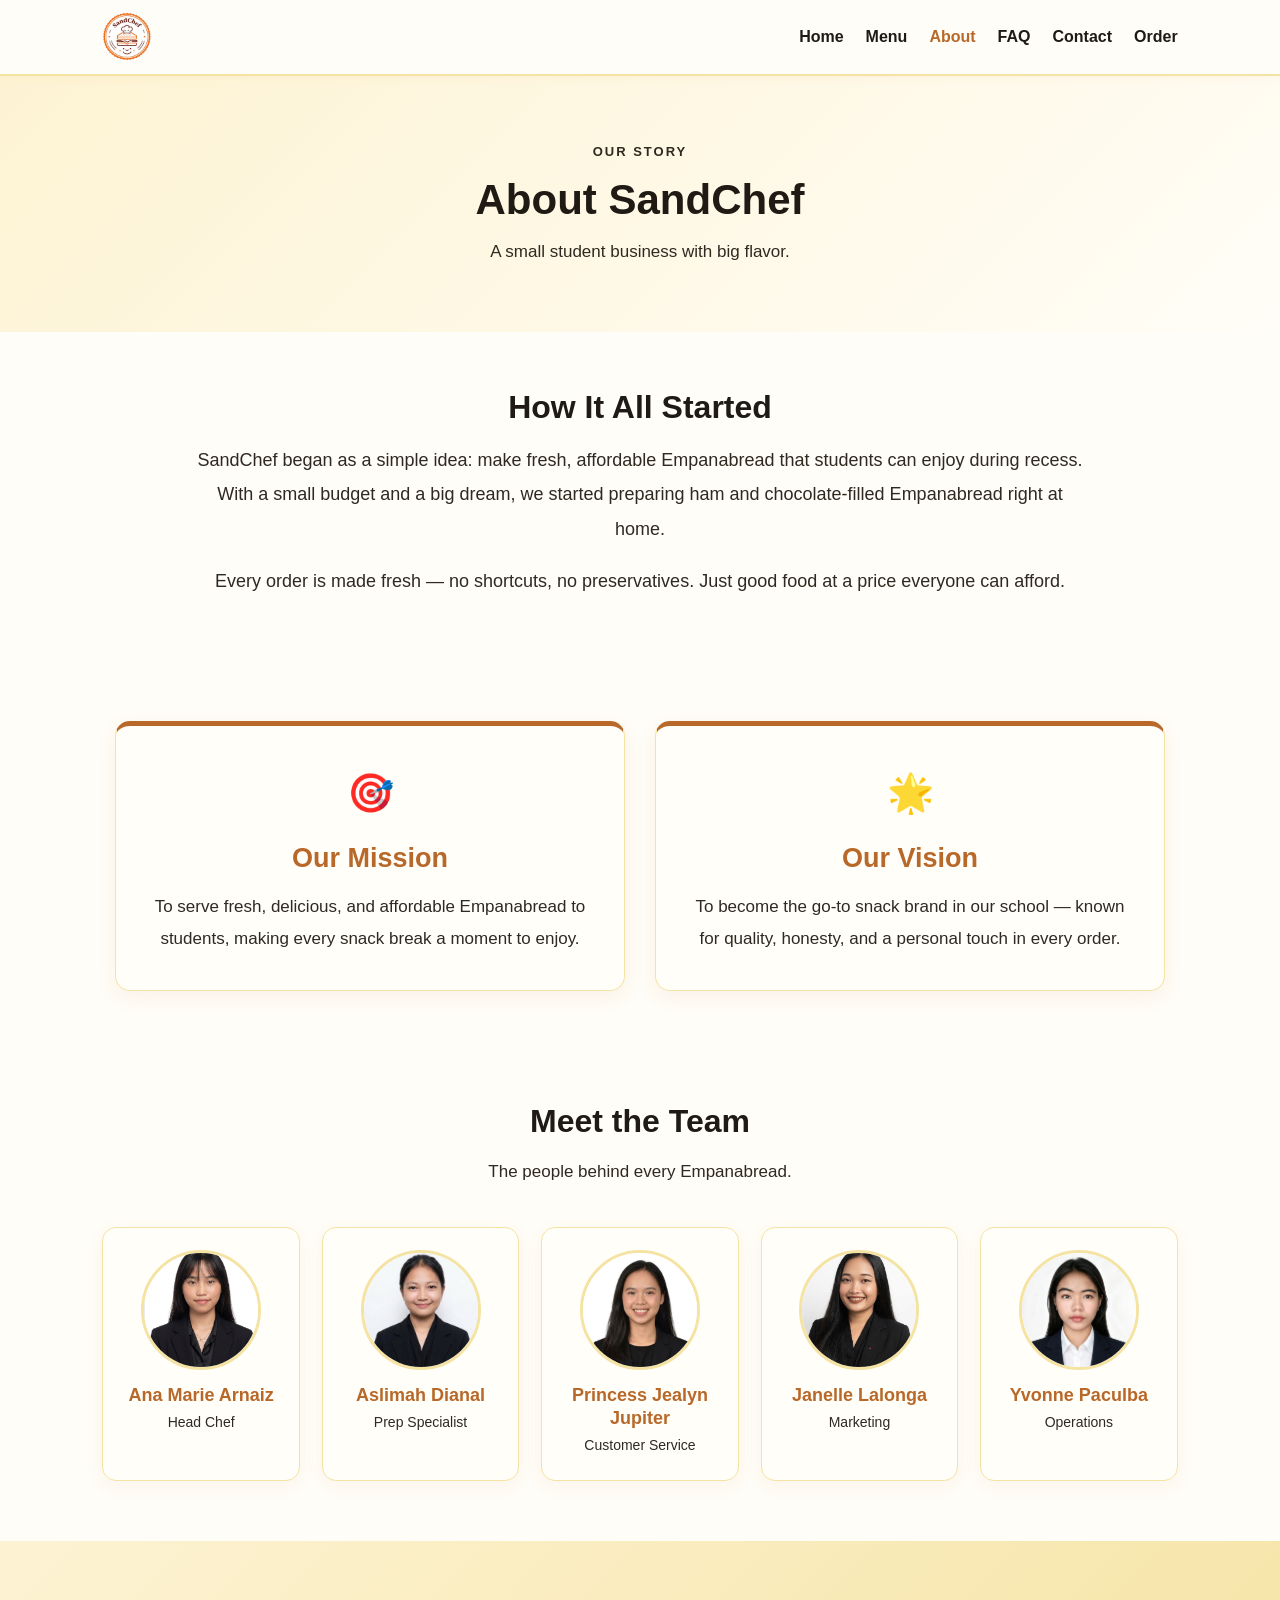
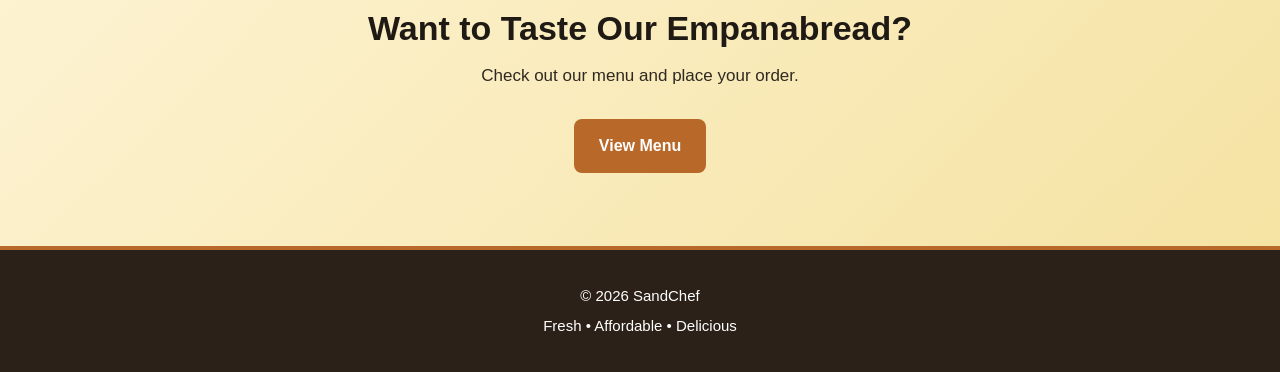
==== commit 97f3ab5d: "fix all files - lowercase links, favicons, structure" ====
--- a/about.html
+++ b/about.html
@@ -5,16 +5,16 @@
   <meta name="viewport" content="width=device-width, initial-scale=1.0">
   <title>SandChef | About</title>
   <link rel="stylesheet" href="style.css">
-  <link rel="icon" type="image/svg+xml" href="sandcheflogo.png">
+  <link rel="icon" type="image/png" href="sandcheflogo.png">
 
   <!-- 📊 Google Analytics -->
-<script async src="https://www.googletagmanager.com/gtag/js?id=G-YTD2RD5JD4"></script>
-<script>
-  window.dataLayer = window.dataLayer || [];
-  function gtag(){dataLayer.push(arguments);}
-  gtag('js', new Date());
-  gtag('config', 'G-YTD2RD5JD4');
-</script>
+  <script async src="https://www.googletagmanager.com/gtag/js?id=G-YTD2RD5JD4"></script>
+  <script>
+    window.dataLayer = window.dataLayer || [];
+    function gtag(){dataLayer.push(arguments);}
+    gtag('js', new Date());
+    gtag('config', 'G-YTD2RD5JD4');
+  </script>
 </head>
 <body>
 
@@ -25,7 +25,7 @@
   <div class="links">
     <a href="index.html">Home</a>
     <a href="menu.html">Menu</a>
-    <a href="about.html">About</a>
+    <a href="about.html" class="active">About</a>
     <a href="faq.html">FAQ</a>
     <a href="contact.html">Contact</a>
     <a href="order.html">Order</a>
@@ -42,9 +42,9 @@
   <div class="about-content">
     <h2>How It All Started</h2>
     <p>
-      SandChef began as a simple idea: make fresh, affordable sandwiches
+      SandChef began as a simple idea: make fresh, affordable Empanabread
       that students can enjoy during recess. With a small budget and a
-      big dream, we started preparing ham and chocolate-filled sandwiches
+      big dream, we started preparing ham and chocolate-filled Empanabread
       right at home.
     </p>
     <p>
@@ -59,7 +59,7 @@
     <div class="box-icon">🎯</div>
     <h3>Our Mission</h3>
     <p>
-      To serve fresh, delicious, and affordable sandwiches to students,
+      To serve fresh, delicious, and affordable Empanabread to students,
       making every snack break a moment to enjoy.
     </p>
   </div>
@@ -77,34 +77,39 @@
 <section class="team">
   <div class="title">
     <h2>Meet the Team</h2>
-    <p>The people behind every sandwich.</p>
+    <p>The people behind every Empanabread.</p>
   </div>
 
   <div class="team-grid">
 
     <div class="team-card">
-      <img src="ann.png" alt="Member 1">
+      <img src="ann.png" alt="Ana Marie Arnaiz">
       <h3>Ana Marie Arnaiz</h3>
+      <p>Head Chef</p>
     </div>
 
     <div class="team-card">
-      <img src="dianal.png" alt="Member 2">
+      <img src="dianal.png" alt="Aslimah Dianal">
       <h3>Aslimah Dianal</h3>
+      <p>Prep Specialist</p>
     </div>
 
     <div class="team-card">
-      <img src="jea.png" alt="Member 3">
+      <img src="jea.png" alt="Princess Jealyn Jupiter">
       <h3>Princess Jealyn Jupiter</h3>
+      <p>Customer Service</p>
     </div>
 
     <div class="team-card">
-      <img src="janelle.png" alt="Member 4">
+      <img src="janelle.png" alt="Janelle Lalonga">
       <h3>Janelle Lalonga</h3>
+      <p>Marketing</p>
     </div>
 
     <div class="team-card">
-      <img src="yvonne.png" alt="Member 5">
+      <img src="yvonne.png" alt="Yvonne Paculba">
       <h3>Yvonne Paculba</h3>
+      <p>Operations</p>
     </div>
 
   </div>
@@ -113,7 +118,7 @@
 <section class="cta">
   <h2>Want to Taste Our Empanabread?</h2>
   <p>Check out our menu and place your order.</p>
-  <a class="btn" href="Menu.html">View Menu</a>
+  <a class="btn" href="menu.html">View Menu</a>
 </section>
 
 <footer>
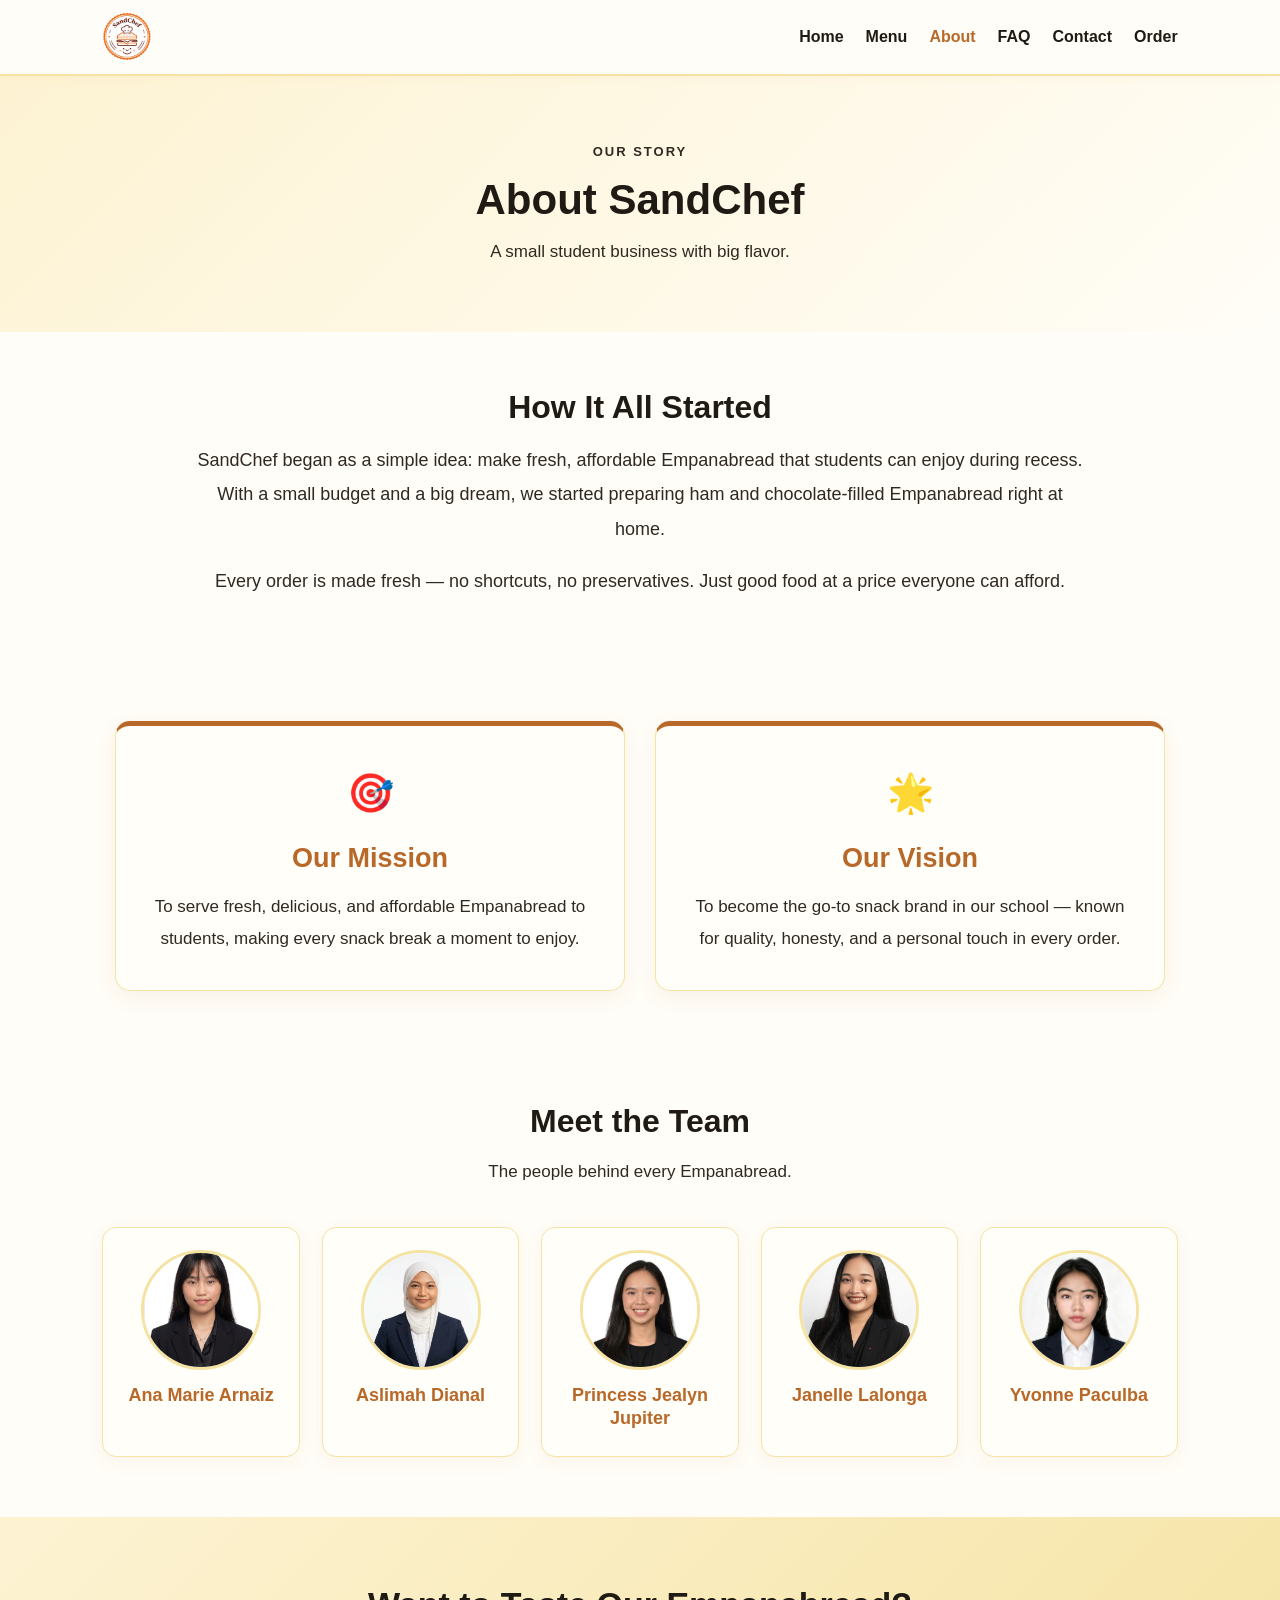
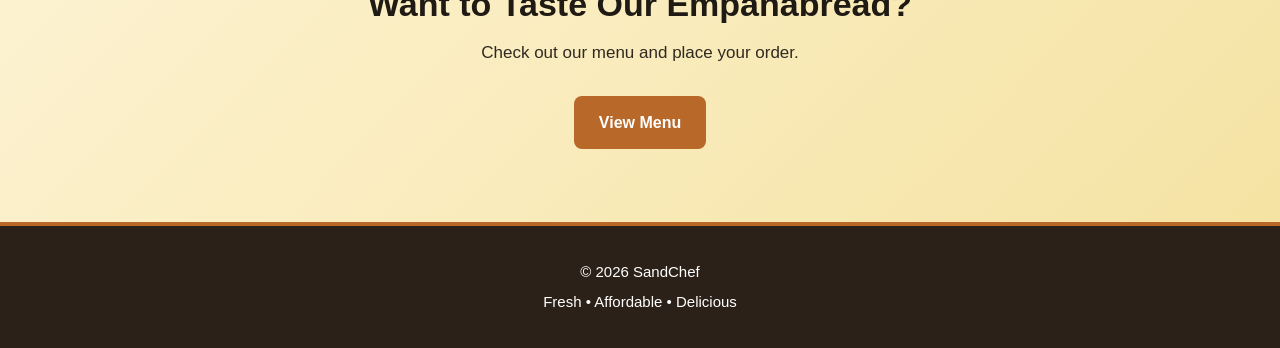
==== commit 2b33e87a: "about" ====
--- a/about.html
+++ b/about.html
@@ -85,31 +85,26 @@
     <div class="team-card">
       <img src="ann.png" alt="Ana Marie Arnaiz">
       <h3>Ana Marie Arnaiz</h3>
-      <p>Head Chef</p>
     </div>
 
     <div class="team-card">
       <img src="dianal.png" alt="Aslimah Dianal">
       <h3>Aslimah Dianal</h3>
-      <p>Prep Specialist</p>
     </div>
 
     <div class="team-card">
       <img src="jea.png" alt="Princess Jealyn Jupiter">
       <h3>Princess Jealyn Jupiter</h3>
-      <p>Customer Service</p>
     </div>
 
     <div class="team-card">
       <img src="janelle.png" alt="Janelle Lalonga">
       <h3>Janelle Lalonga</h3>
-      <p>Marketing</p>
     </div>
 
     <div class="team-card">
       <img src="yvonne.png" alt="Yvonne Paculba">
       <h3>Yvonne Paculba</h3>
-      <p>Operations</p>
     </div>
 
   </div>
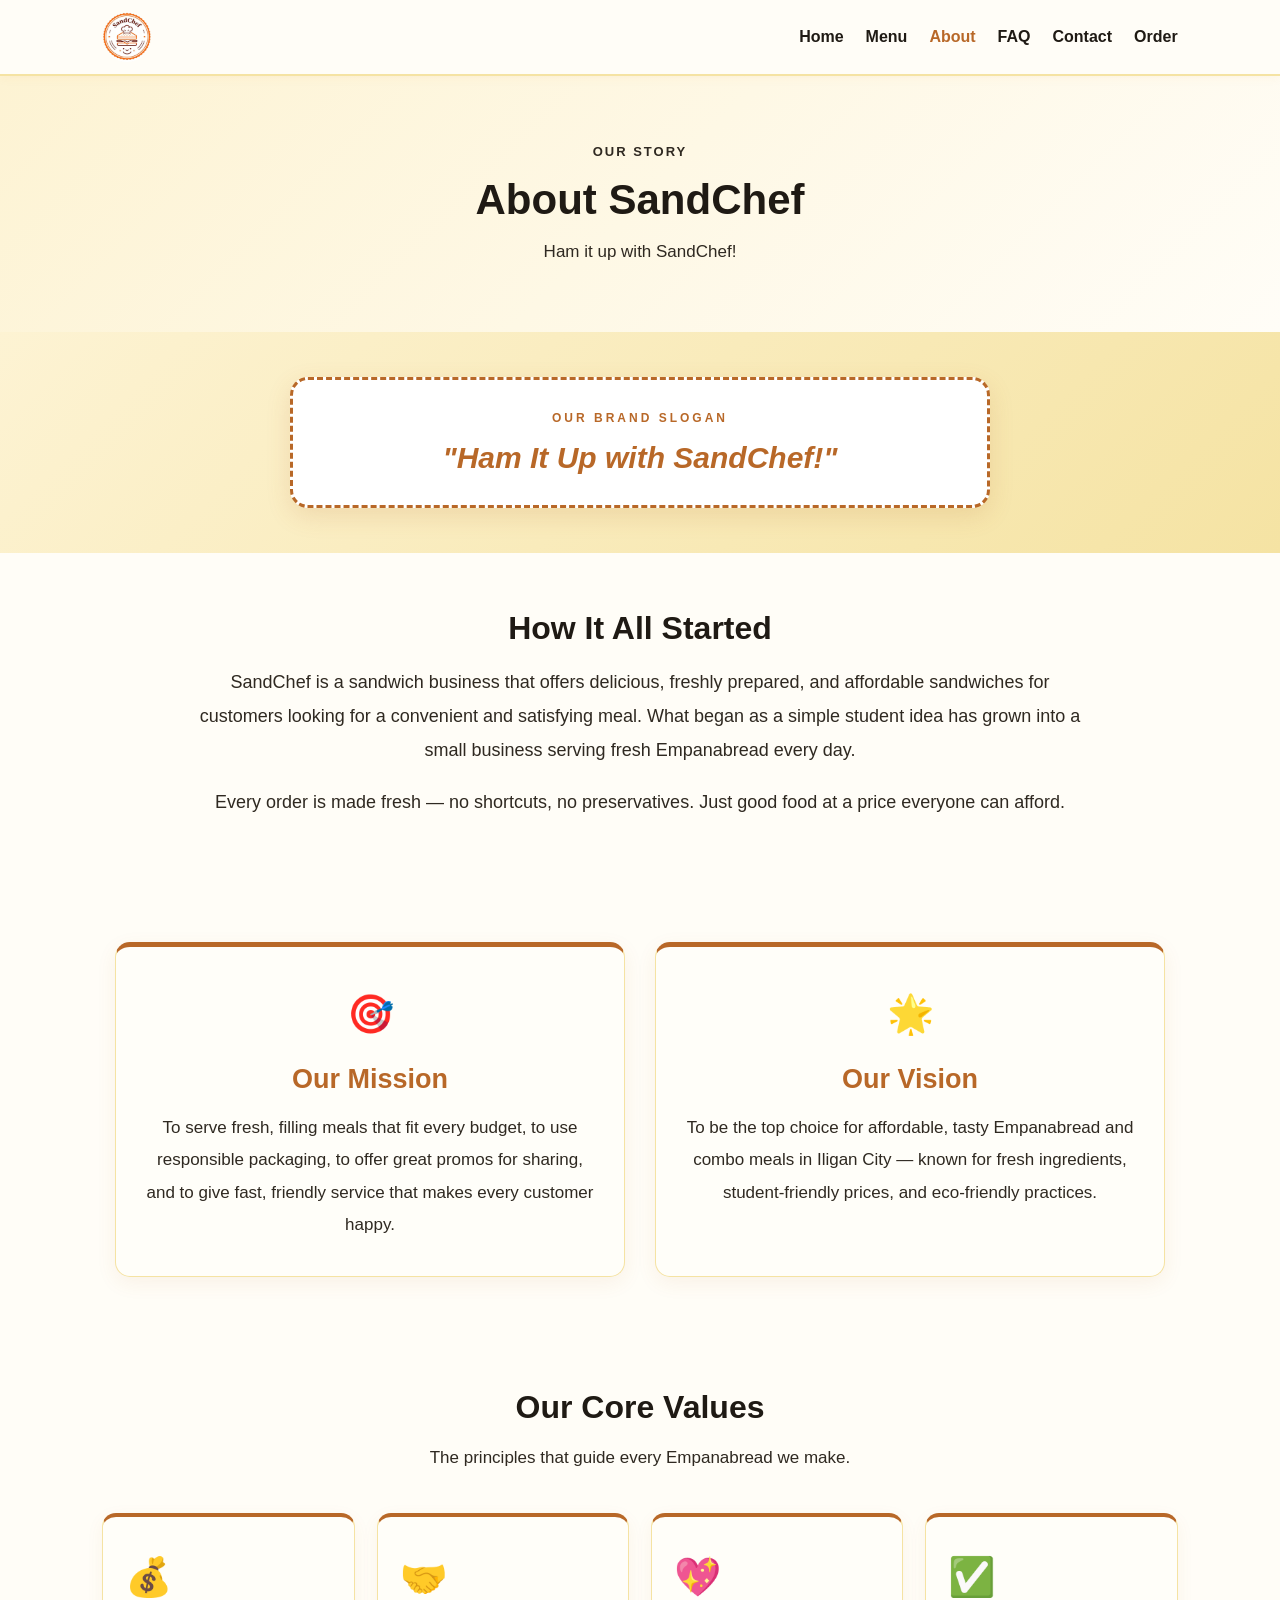
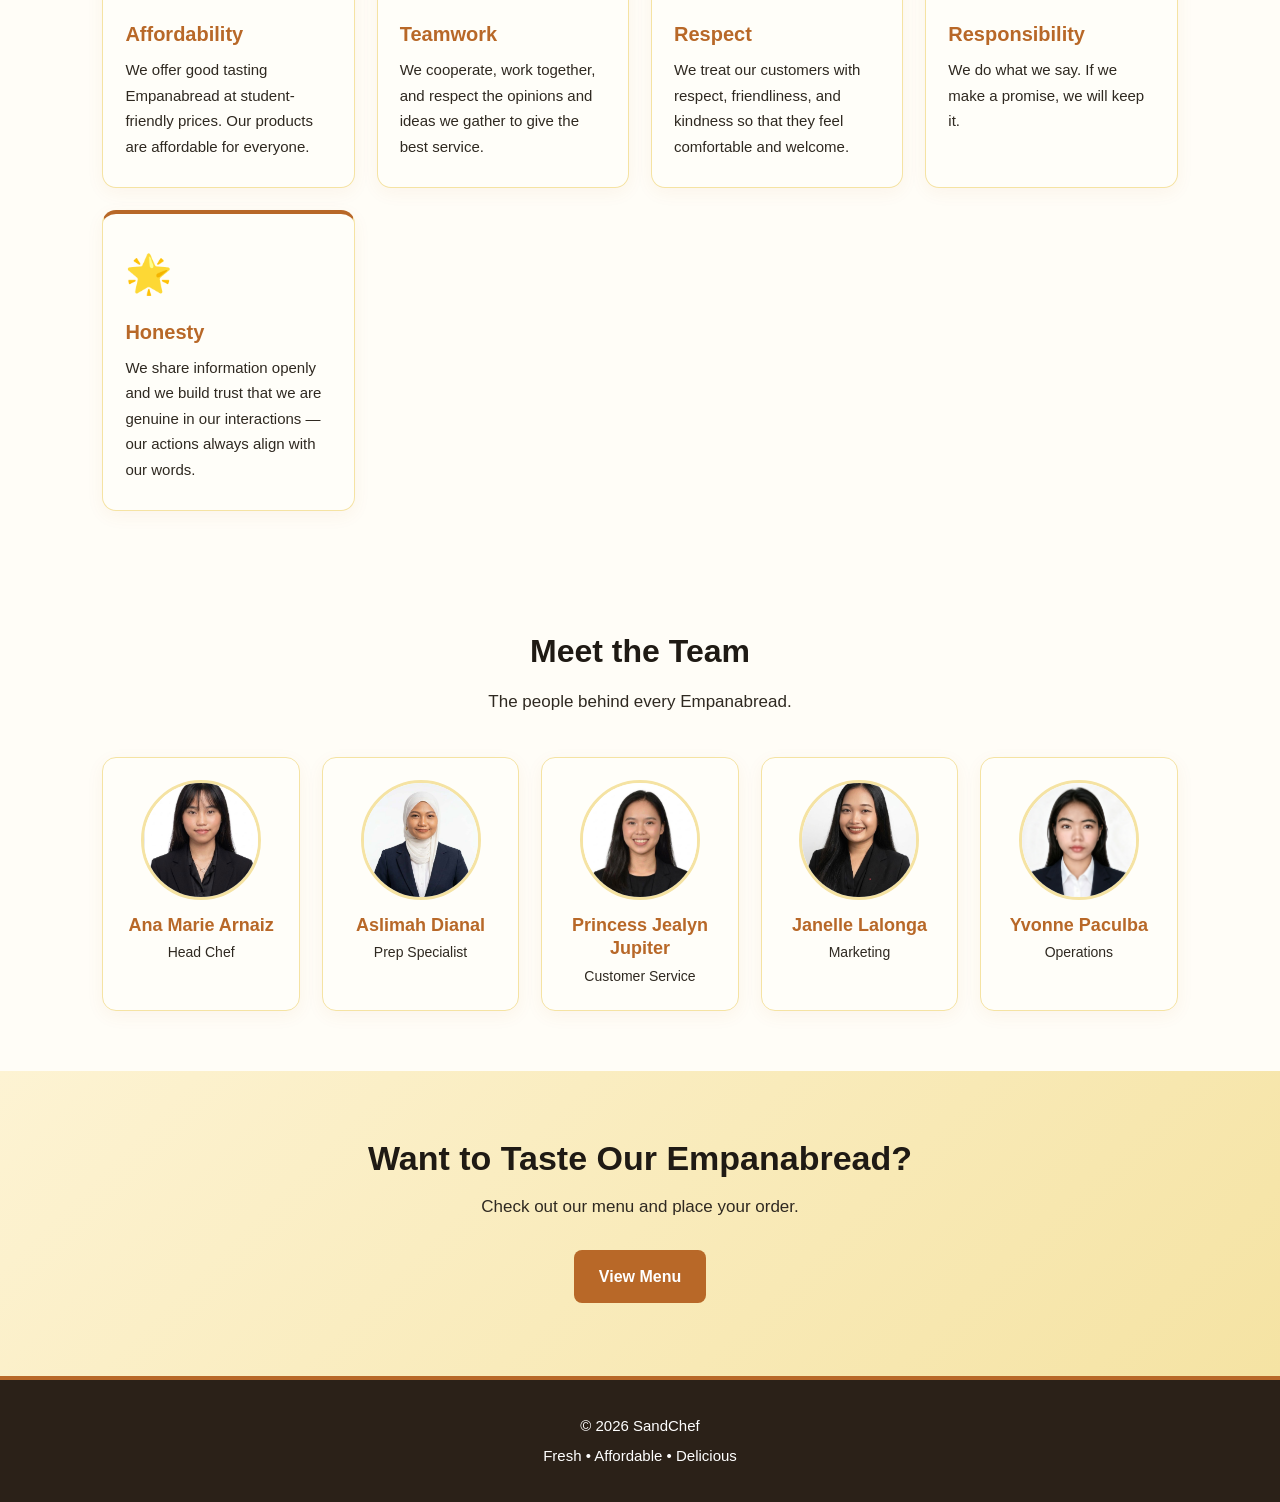
==== commit 3021b5fc: "slogan" ====
--- a/about.html
+++ b/about.html
@@ -35,17 +35,25 @@
 <header class="page-hero">
   <p class="eyebrow">OUR STORY</p>
   <h1>About SandChef</h1>
-  <p>A small student business with big flavor.</p>
+  <p>Ham it up with SandChef!</p>
 </header>
+
+<!-- 🎯 BRAND SLOGAN -->
+<section class="brand-slogan-section">
+  <div class="slogan-box">
+    <p class="slogan-eyebrow">OUR BRAND SLOGAN</p>
+    <h2 class="slogan-text">"Ham It Up with SandChef!"</h2>
+  </div>
+</section>
 
 <section>
   <div class="about-content">
     <h2>How It All Started</h2>
     <p>
-      SandChef began as a simple idea: make fresh, affordable Empanabread
-      that students can enjoy during recess. With a small budget and a
-      big dream, we started preparing ham and chocolate-filled Empanabread
-      right at home.
+      SandChef is a sandwich business that offers delicious, freshly prepared,
+      and affordable sandwiches for customers looking for a convenient and
+      satisfying meal. What began as a simple student idea has grown into a
+      small business serving fresh Empanabread every day.
     </p>
     <p>
       Every order is made fresh — no shortcuts, no preservatives.
@@ -54,13 +62,15 @@
   </div>
 </section>
 
+<!-- 🎯 MISSION & VISION -->
 <div class="mission-vision">
   <div class="info-box">
     <div class="box-icon">🎯</div>
     <h3>Our Mission</h3>
     <p>
-      To serve fresh, delicious, and affordable Empanabread to students,
-      making every snack break a moment to enjoy.
+      To serve fresh, filling meals that fit every budget, to use responsible
+      packaging, to offer great promos for sharing, and to give fast, friendly
+      service that makes every customer happy.
     </p>
   </div>
 
@@ -68,12 +78,54 @@
     <div class="box-icon">🌟</div>
     <h3>Our Vision</h3>
     <p>
-      To become the go-to snack brand in our school — known for quality,
-      honesty, and a personal touch in every order.
+      To be the top choice for affordable, tasty Empanabread and combo meals
+      in Iligan City — known for fresh ingredients, student-friendly prices,
+      and eco-friendly practices.
     </p>
   </div>
 </div>
 
+<!-- 🎯 CORE VALUES -->
+<section class="core-values">
+  <div class="title">
+    <h2>Our Core Values</h2>
+    <p>The principles that guide every Empanabread we make.</p>
+  </div>
+
+  <div class="values-grid">
+    <div class="value-card">
+      <div class="value-icon">💰</div>
+      <h3>Affordability</h3>
+      <p>We offer good tasting Empanabread at student-friendly prices. Our products are affordable for everyone.</p>
+    </div>
+
+    <div class="value-card">
+      <div class="value-icon">🤝</div>
+      <h3>Teamwork</h3>
+      <p>We cooperate, work together, and respect the opinions and ideas we gather to give the best service.</p>
+    </div>
+
+    <div class="value-card">
+      <div class="value-icon">💖</div>
+      <h3>Respect</h3>
+      <p>We treat our customers with respect, friendliness, and kindness so that they feel comfortable and welcome.</p>
+    </div>
+
+    <div class="value-card">
+      <div class="value-icon">✅</div>
+      <h3>Responsibility</h3>
+      <p>We do what we say. If we make a promise, we will keep it.</p>
+    </div>
+
+    <div class="value-card">
+      <div class="value-icon">🌟</div>
+      <h3>Honesty</h3>
+      <p>We share information openly and we build trust that we are genuine in our interactions — our actions always align with our words.</p>
+    </div>
+  </div>
+</section>
+
+<!-- 👥 TEAM -->
 <section class="team">
   <div class="title">
     <h2>Meet the Team</h2>
@@ -85,26 +137,31 @@
     <div class="team-card">
       <img src="ann.png" alt="Ana Marie Arnaiz">
       <h3>Ana Marie Arnaiz</h3>
+      <p>Head Chef</p>
     </div>
 
     <div class="team-card">
       <img src="dianal.png" alt="Aslimah Dianal">
       <h3>Aslimah Dianal</h3>
+      <p>Prep Specialist</p>
     </div>
 
     <div class="team-card">
       <img src="jea.png" alt="Princess Jealyn Jupiter">
       <h3>Princess Jealyn Jupiter</h3>
+      <p>Customer Service</p>
     </div>
 
     <div class="team-card">
       <img src="janelle.png" alt="Janelle Lalonga">
       <h3>Janelle Lalonga</h3>
+      <p>Marketing</p>
     </div>
 
     <div class="team-card">
       <img src="yvonne.png" alt="Yvonne Paculba">
       <h3>Yvonne Paculba</h3>
+      <p>Operations</p>
     </div>
 
   </div>
--- a/style.css
+++ b/style.css
@@ -1662,4 +1662,108 @@
 
     .hero-logo img { width: 75px !important; height: 75px !important; }
     .hero .tagline { font-size: 14px; padding: 8px 18px; }
+}
+/* =================================
+   BRAND SLOGAN
+   ================================= */
+.brand-slogan-section {
+    text-align: center;
+    padding: 45px 20px;
+    background: linear-gradient(135deg, #fdf3d3, #f5e3a3);
+}
+
+.slogan-box {
+    max-width: 700px;
+    margin: 0 auto;
+    background: #ffffff;
+    border: 3px dashed #b86828;
+    border-radius: 18px;
+    padding: 28px 30px;
+    box-shadow: 0 8px 25px rgba(184, 104, 40, 0.15);
+    transition: transform 0.3s;
+}
+
+.slogan-box:hover {
+    transform: translateY(-4px);
+    box-shadow: 0 12px 30px rgba(184, 104, 40, 0.25);
+}
+
+.slogan-eyebrow {
+    color: #b86828;
+    font-size: 12px;
+    font-weight: bold;
+    letter-spacing: 3px;
+    margin-bottom: 10px;
+}
+
+.slogan-text {
+    font-size: 30px;
+    font-weight: bold;
+    font-style: italic;
+    color: #b86828;
+    margin: 0;
+    line-height: 1.3;
+}
+
+@media (max-width: 700px) {
+    .slogan-text { font-size: 22px; }
+    .slogan-box { padding: 22px 18px; }
+    .brand-slogan-section { padding: 30px 15px; }
+}
+
+/* =================================
+   CORE VALUES
+   ================================= */
+.core-values {
+    padding: 60px 8%;
+    background: #fffdf7;
+    text-align: center;
+}
+
+.values-grid {
+    display: grid;
+    grid-template-columns: repeat(auto-fit, minmax(240px, 1fr));
+    gap: 22px;
+    max-width: 1100px;
+    margin: 40px auto 0;
+}
+
+.value-card {
+    background: #fffef9;
+    border: 1px solid #f5e3a3;
+    border-top: 4px solid #b86828;
+    border-radius: 14px;
+    padding: 28px 22px;
+    text-align: left;
+    box-shadow: 0 5px 18px rgba(184, 104, 40, 0.06);
+    transition: transform 0.3s, box-shadow 0.3s;
+}
+
+.value-card:hover {
+    transform: translateY(-6px);
+    box-shadow: 0 12px 25px rgba(184, 104, 40, 0.15);
+}
+
+.value-icon {
+    font-size: 38px;
+    margin-bottom: 12px;
+}
+
+.value-card h3 {
+    color: #b86828;
+    font-size: 20px;
+    margin-bottom: 10px;
+}
+
+.value-card p {
+    font-size: 15px;
+    color: #2f2921;
+    line-height: 1.7;
+    margin: 0;
+}
+
+@media (max-width: 700px) {
+    .core-values { padding: 40px 18px; }
+    .values-grid { gap: 16px; margin-top: 25px; }
+    .value-card { padding: 22px 18px; }
 }
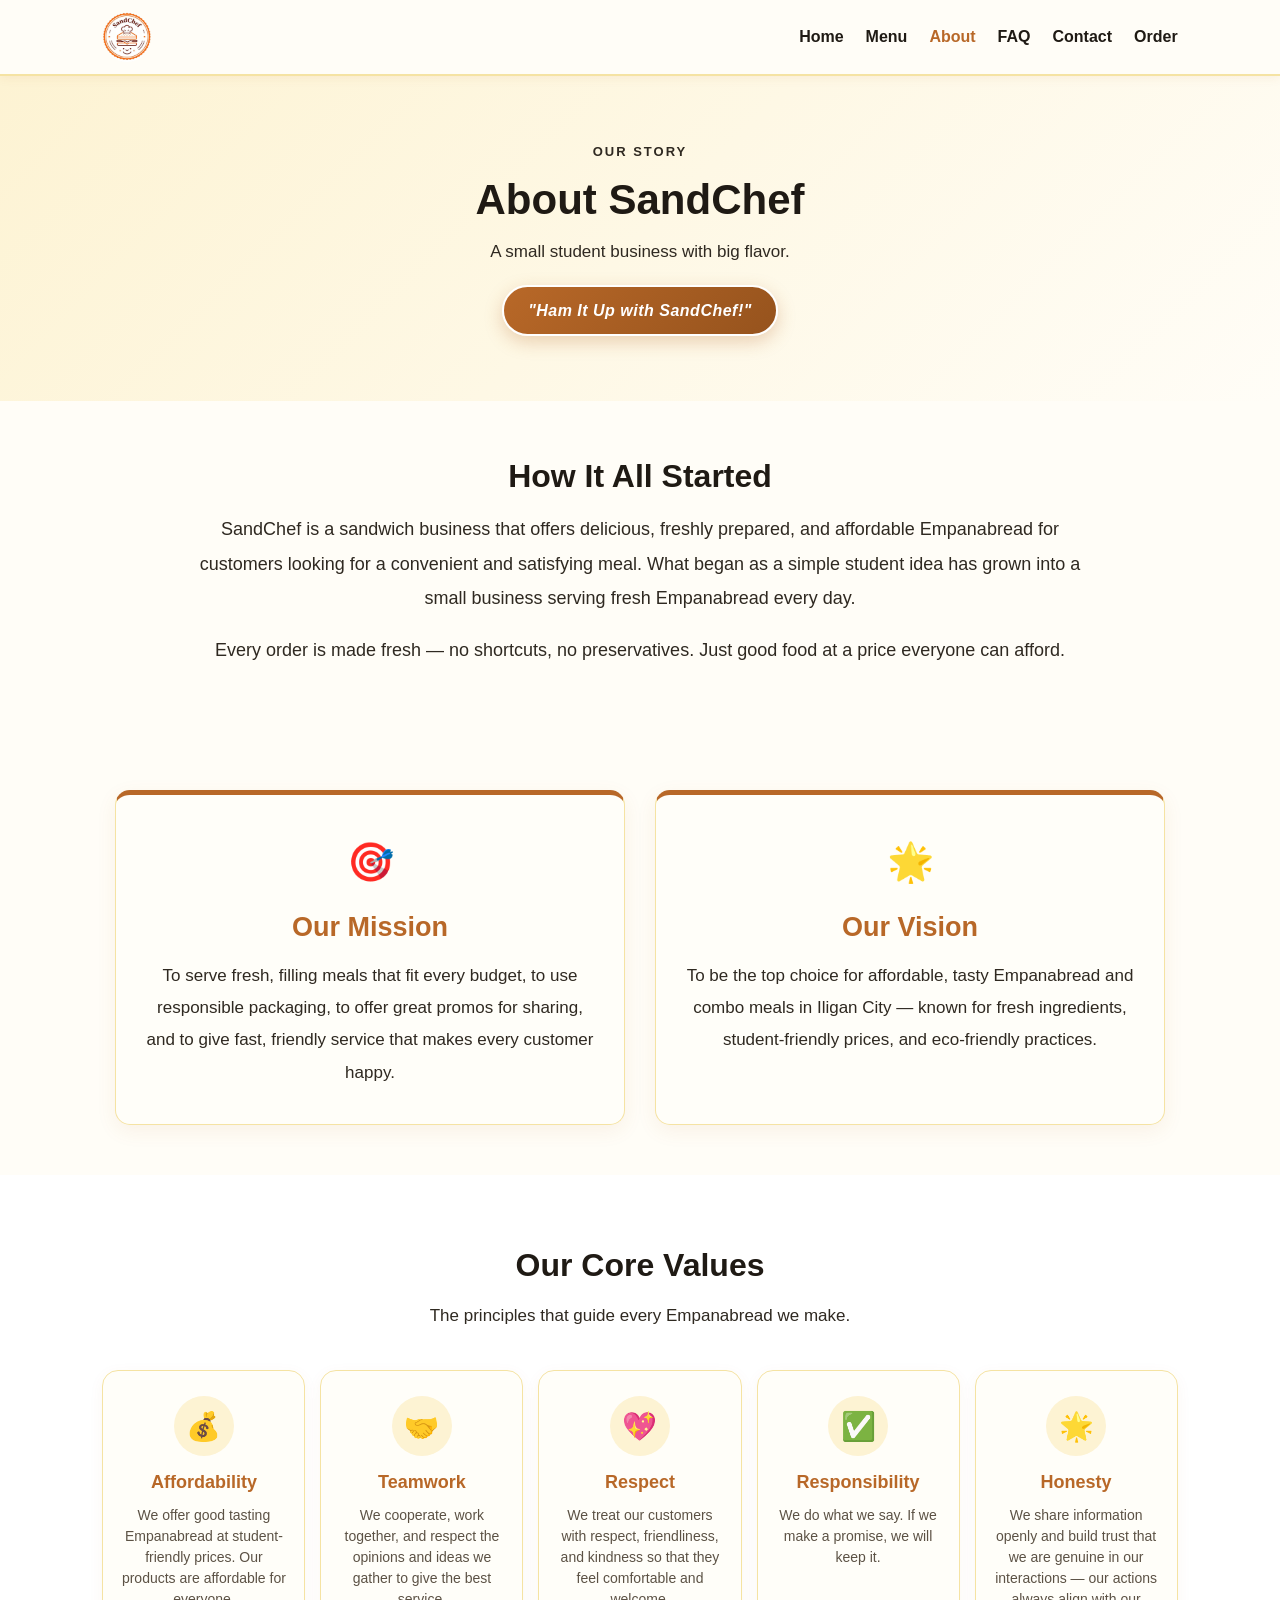
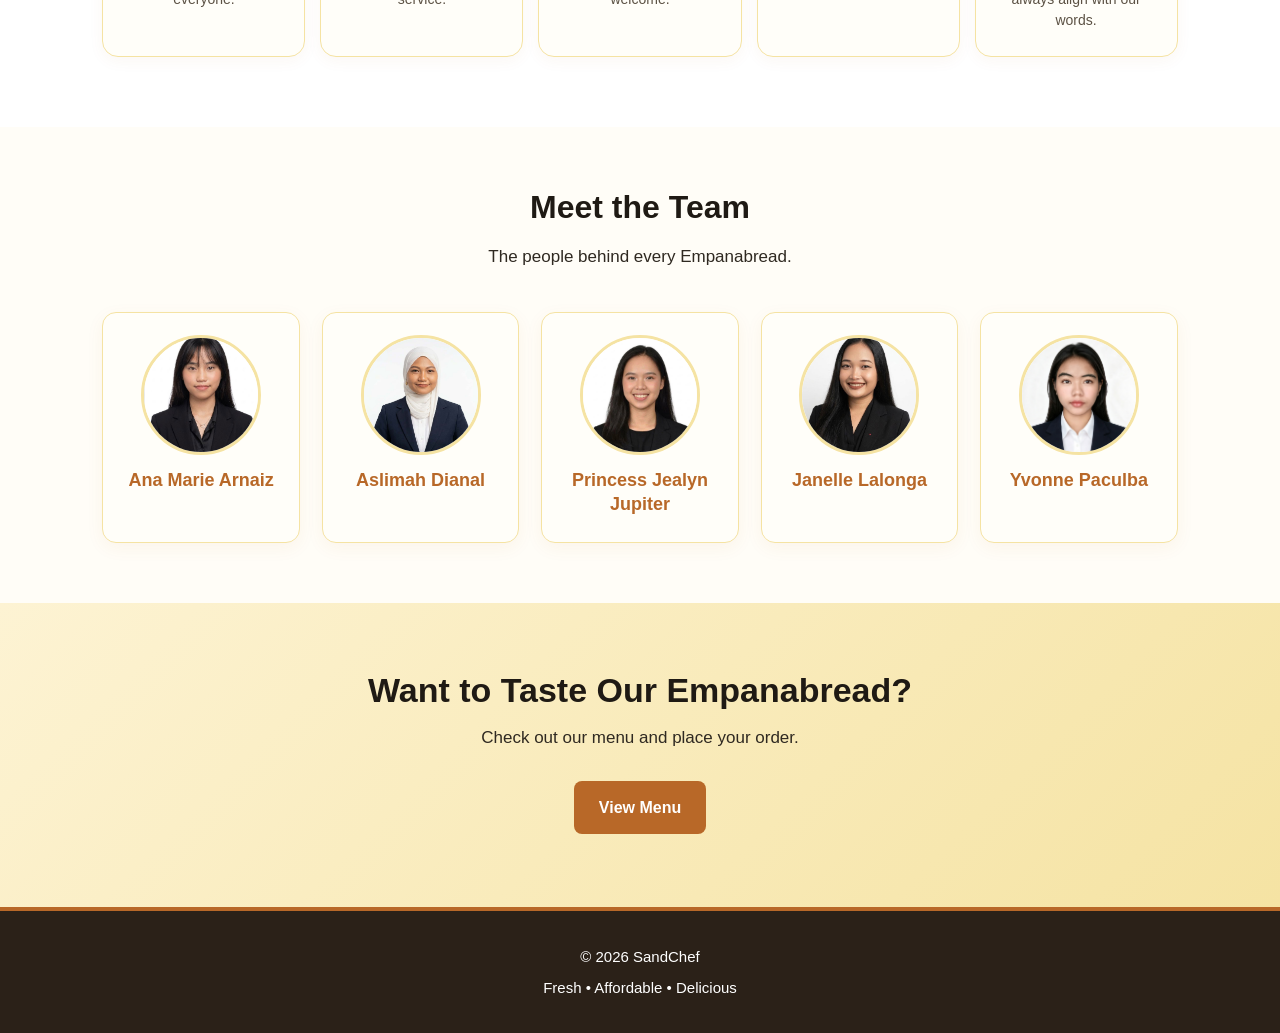
==== commit 38927470: "fix" ====
--- a/about.html
+++ b/about.html
@@ -35,23 +35,17 @@
 <header class="page-hero">
   <p class="eyebrow">OUR STORY</p>
   <h1>About SandChef</h1>
-  <p>Ham it up with SandChef!</p>
+  <p>A small student business with big flavor.</p>
+  <p class="page-slogan">"Ham It Up with SandChef!"</p>
 </header>
 
-<!-- 🎯 BRAND SLOGAN -->
-<section class="brand-slogan-section">
-  <div class="slogan-box">
-    <p class="slogan-eyebrow">OUR BRAND SLOGAN</p>
-    <h2 class="slogan-text">"Ham It Up with SandChef!"</h2>
-  </div>
-</section>
-
+<!-- STORY -->
 <section>
   <div class="about-content">
     <h2>How It All Started</h2>
     <p>
       SandChef is a sandwich business that offers delicious, freshly prepared,
-      and affordable sandwiches for customers looking for a convenient and
+      and affordable Empanabread for customers looking for a convenient and
       satisfying meal. What began as a simple student idea has grown into a
       small business serving fresh Empanabread every day.
     </p>
@@ -62,7 +56,7 @@
   </div>
 </section>
 
-<!-- 🎯 MISSION & VISION -->
+<!-- MISSION & VISION -->
 <div class="mission-vision">
   <div class="info-box">
     <div class="box-icon">🎯</div>
@@ -85,7 +79,7 @@
   </div>
 </div>
 
-<!-- 🎯 CORE VALUES -->
+<!-- CORE VALUES -->
 <section class="core-values">
   <div class="title">
     <h2>Our Core Values</h2>
@@ -120,12 +114,12 @@
     <div class="value-card">
       <div class="value-icon">🌟</div>
       <h3>Honesty</h3>
-      <p>We share information openly and we build trust that we are genuine in our interactions — our actions always align with our words.</p>
+      <p>We share information openly and build trust that we are genuine in our interactions — our actions always align with our words.</p>
     </div>
   </div>
 </section>
 
-<!-- 👥 TEAM -->
+<!-- TEAM -->
 <section class="team">
   <div class="title">
     <h2>Meet the Team</h2>
@@ -133,37 +127,26 @@
   </div>
 
   <div class="team-grid">
-
     <div class="team-card">
       <img src="ann.png" alt="Ana Marie Arnaiz">
       <h3>Ana Marie Arnaiz</h3>
-      <p>Head Chef</p>
     </div>
-
     <div class="team-card">
       <img src="dianal.png" alt="Aslimah Dianal">
       <h3>Aslimah Dianal</h3>
-      <p>Prep Specialist</p>
     </div>
-
     <div class="team-card">
       <img src="jea.png" alt="Princess Jealyn Jupiter">
       <h3>Princess Jealyn Jupiter</h3>
-      <p>Customer Service</p>
     </div>
-
     <div class="team-card">
       <img src="janelle.png" alt="Janelle Lalonga">
       <h3>Janelle Lalonga</h3>
-      <p>Marketing</p>
     </div>
-
     <div class="team-card">
       <img src="yvonne.png" alt="Yvonne Paculba">
       <h3>Yvonne Paculba</h3>
-      <p>Operations</p>
     </div>
-
   </div>
 </section>
 
--- a/style.css
+++ b/style.css
@@ -1,7 +1,7 @@
 /* =================================
    SANDCHEF - COMPLETE WEBSITE CSS
    Soft Yellow • Warm Orange • Cream
-   With readable dark text
+   Fully Responsive for All Devices
    ================================= */
 
 /* 1. GENERAL SETTINGS */
@@ -17,14 +17,14 @@
     font-family: Arial, Helvetica, sans-serif;
     font-size: 17px;
     line-height: 1.7;
-    color: #1f1a14;              /* ← Very dark, high contrast */
+    color: #1f1a14;
     background-color: #fffdf7;
 }
 
 img { max-width: 100%; display: block; }
 
 h1, h2, h3 {
-    color: #1f1a14;              /* ← Dark headings */
+    color: #1f1a14;
     line-height: 1.3;
     margin-bottom: 15px;
     font-weight: bold;
@@ -35,7 +35,7 @@
 h3 { font-size: 23px; }
 
 p {
-    color: #2f2921;              /* ← Dark body text */
+    color: #2f2921;
     margin-bottom: 18px;
 }
 
@@ -58,7 +58,7 @@
     position: sticky;
     top: 0;
     z-index: 100;
-    box-shadow: 0 2px 10px rgba(217, 128, 50, 0.06);
+    box-shadow: 0 2px 10px rgba(184, 104, 40, 0.08);
 }
 
 nav .logo {
@@ -76,9 +76,7 @@
     transition: transform 0.3s ease;
 }
 
-nav .logo img:hover {
-    transform: scale(1.08);
-}
+nav .logo img:hover { transform: scale(1.08); }
 
 .links {
     display: flex;
@@ -89,23 +87,21 @@
 
 .links a {
     text-decoration: none;
-    color: #1f1a14;              /* ← Dark nav links */
+    color: #1f1a14;
     font-size: 16px;
     font-weight: bold;
     transition: color 0.2s;
 }
 
 .links a:hover,
-.links a.active {
-    color: #b86828;
-}
+.links a.active { color: #b86828; }
 
 /* =================================
    3. HERO (Home)
    ================================= */
 .hero {
     text-align: center;
-    padding: 90px 20px;
+    padding: 80px 20px;
     background: linear-gradient(135deg, #fdf3d3, #fffdf7);
 }
 
@@ -138,31 +134,30 @@
     max-width: 120px !important;
     object-fit: contain;
     transition: transform 0.4s ease;
-    filter: drop-shadow(0 8px 20px rgba(217, 128, 50, 0.22));
-}
-
-.hero-logo img:hover {
-    transform: scale(1.08) rotate(-3deg);
-}
+    filter: drop-shadow(0 8px 20px rgba(184, 104, 40, 0.22));
+}
+
+.hero-logo img:hover { transform: scale(1.08) rotate(-3deg); }
 
 .hero .tagline {
     display: inline-block;
-    font-size: 20px;
+    font-size: 22px;
     font-weight: bold;
     font-style: italic;
-    color: #ffffff;              /* ← White text on orange */
-    background: #b86828;
-    padding: 12px 28px;
-    border-radius: 30px;
-    margin: 5px auto 25px;
-    letter-spacing: 0.5px;
-    box-shadow: 0 6px 18px rgba(184, 104, 40, 0.28);
+    color: #ffffff;
+    background: linear-gradient(135deg, #b86828, #96531d);
+    padding: 14px 34px;
+    border-radius: 40px;
+    margin: 10px auto 30px;
+    letter-spacing: 0.8px;
+    box-shadow: 0 8px 22px rgba(184, 104, 40, 0.3);
     transition: transform 0.3s, box-shadow 0.3s;
+    border: 2px solid #ffffff;
 }
 
 .hero .tagline:hover {
     transform: translateY(-3px);
-    box-shadow: 0 10px 24px rgba(184, 104, 40, 0.4);
+    box-shadow: 0 12px 28px rgba(184, 104, 40, 0.45);
 }
 
 /* =================================
@@ -191,47 +186,40 @@
     color: #2f2921;
 }
 
-.page-hero .eyebrow {
+.page-hero .eyebrow { display: inline-block; }
+
+.page-hero .page-slogan,
+.menu-hero .page-slogan {
     display: inline-block;
-}
-
-/* =================================
-   5. SECTION HEADINGS
-   ================================= */
-.title {
-    text-align: center;
-    margin-bottom: 30px;
-}
-
-.title h2 {
-    font-size: 32px;
-    color: #1f1a14;
-}
-
-.title p {
-    color: #2f2921;
-    max-width: 600px;
-    margin: 0 auto;
-}
-
-.center {
-    max-width: 850px;
-    margin-left: auto;
-    margin-right: auto;
-    text-align: center;
-}
-
-.eyebrow {
-    color: #b86828;
-    font-size: 13px;
+    font-size: 16px;
     font-weight: bold;
-    letter-spacing: 2px;
-    margin-bottom: 12px;
-}
-
-/* =================================
-   6. BUTTONS
-   ================================= */
+    font-style: italic;
+    color: #ffffff;
+    background: linear-gradient(135deg, #b86828, #96531d);
+    padding: 10px 24px;
+    border-radius: 30px;
+    margin-top: 18px;
+    letter-spacing: 0.5px;
+    box-shadow: 0 6px 18px rgba(184, 104, 40, 0.28);
+    transition: transform 0.3s, box-shadow 0.3s;
+    border: 2px solid #ffffff;
+}
+
+.page-hero .page-slogan:hover,
+.menu-hero .page-slogan:hover {
+    transform: translateY(-3px);
+    box-shadow: 0 10px 24px rgba(184, 104, 40, 0.4);
+}
+
+/* =================================
+   5. SECTION HEADINGS & BUTTONS
+   ================================= */
+.title { text-align: center; margin-bottom: 30px; }
+.title h2 { font-size: 32px; color: #1f1a14; }
+.title p { color: #2f2921; max-width: 600px; margin: 0 auto; }
+.center { max-width: 850px; margin: 0 auto; text-align: center; }
+.eyebrow { color: #b86828; font-size: 13px; font-weight: bold; letter-spacing: 2px; margin-bottom: 12px; }
+
 .btn {
     display: inline-block;
     background-color: #b86828;
@@ -254,611 +242,209 @@
     box-shadow: 0 8px 18px rgba(184, 104, 40, 0.3);
 }
 
-.btn-outline {
-    background-color: transparent;
-    border: 2px solid #b86828;
-    color: #b86828;
-}
-
-.btn-outline:hover {
-    background-color: #b86828;
-    color: #ffffff;
-}
-
-/* =================================
-   7. CALL TO ACTION
-   ================================= */
-.cta {
-    text-align: center;
-    padding: 65px 20px;
-    background: linear-gradient(135deg, #fdf3d3, #f5e3a3);
-}
-
-.cta h2 {
-    font-size: 34px;
-    margin-bottom: 12px;
-    color: #1f1a14;
-}
-
-.cta p {
-    max-width: 600px;
-    margin: 0 auto 20px;
-    font-size: 17px;
-    color: #2f2921;
-}
-
-/* =================================
-   8. INFO SECTION
-   ================================= */
-.info-section {
-    padding: 60px 8%;
-    background: #fffdf7;
-    text-align: center;
-}
-
-.info-grid {
-    display: grid;
-    grid-template-columns: repeat(auto-fit, minmax(220px, 1fr));
-    gap: 25px;
-    max-width: 1000px;
-    margin: 40px auto 0;
-}
-
-.info-card {
-    background: #fffef9;
-    border: 1px solid #f5e3a3;
-    border-radius: 14px;
-    padding: 30px 22px;
-    transition: transform 0.3s, box-shadow 0.3s;
-}
-
-.info-card:hover {
-    transform: translateY(-5px);
-    box-shadow: 0 10px 25px rgba(184, 104, 40, 0.12);
-}
-
-.info-card h3 {
-    color: #b86828;
-    font-size: 20px;
-    margin-bottom: 10px;
-}
-
-.info-card p {
-    font-size: 15px;
-    color: #2f2921;
-    margin: 0;
-    line-height: 1.7;
-}
-
-.feature-icon {
-    font-size: 42px;
-    margin-bottom: 12px;
-}
-
-/* =================================
-   9. MENU PAGE
-   ================================= */
-.menu-hero {
-    text-align: center;
-    padding: 65px 20px;
-    background: linear-gradient(135deg, #fdf3d3, #fffdf7);
-}
-
-.menu-hero h1 {
-    font-size: 46px;
-    margin: 12px 0;
-    color: #1f1a14;
-}
-
-.menu-hero p {
-    max-width: 700px;
-    margin: 0 auto 18px;
-    color: #2f2921;
-}
-
-.menu-section {
-    max-width: 1250px;
-    margin: auto;
-    padding: 55px 25px 70px;
-}
-
-.section-heading {
-    text-align: center;
-    margin-bottom: 35px;
-}
-
+.btn-outline { background-color: transparent; border: 2px solid #b86828; color: #b86828; }
+.btn-outline:hover { background-color: #b86828; color: #ffffff; }
+
+/* =================================
+   6. CALL TO ACTION & INFO SECTIONS
+   ================================= */
+.cta { text-align: center; padding: 65px 20px; background: linear-gradient(135deg, #fdf3d3, #f5e3a3); }
+.cta h2 { font-size: 34px; margin-bottom: 12px; color: #1f1a14; }
+.cta p { max-width: 600px; margin: 0 auto 20px; font-size: 17px; color: #2f2921; }
+
+.info-section { padding: 60px 8%; background: #fffdf7; text-align: center; }
+.info-grid { display: grid; grid-template-columns: repeat(auto-fit, minmax(220px, 1fr)); gap: 25px; max-width: 1000px; margin: 40px auto 0; }
+.info-card { background: #fffef9; border: 1px solid #f5e3a3; border-radius: 14px; padding: 30px 22px; transition: transform 0.3s, box-shadow 0.3s; }
+.info-card:hover { transform: translateY(-5px); box-shadow: 0 10px 25px rgba(184, 104, 40, 0.12); }
+.info-card h3 { color: #b86828; font-size: 20px; margin-bottom: 10px; }
+.info-card p { font-size: 15px; color: #2f2921; margin: 0; line-height: 1.7; }
+.feature-icon { font-size: 42px; margin-bottom: 12px; }
+
+/* =================================
+   7. MENU PAGE
+   ================================= */
+.menu-hero { text-align: center; padding: 65px 20px; background: linear-gradient(135deg, #fdf3d3, #fffdf7); }
+.menu-hero h1 { font-size: 46px; margin: 12px 0; color: #1f1a14; }
+.menu-hero p { max-width: 700px; margin: 0 auto 18px; color: #2f2921; }
+.menu-section { max-width: 1250px; margin: auto; padding: 55px 25px 70px; }
+.section-heading { text-align: center; margin-bottom: 35px; }
 .section-heading h2 { font-size: 32px; color: #1f1a14; }
 .section-heading p { color: #2f2921; }
 
-.menu-grid {
-    display: grid;
-    grid-template-columns: repeat(2, minmax(0, 1fr));
-    gap: 28px;
-}
-
-.menu-card {
-    background-color: #fffef9;
-    border: 1px solid #f5e3a3;
-    border-radius: 14px;
-    overflow: hidden;
-    box-shadow: 0 5px 18px rgba(184, 104, 40, 0.08);
-    transition: transform 0.2s, box-shadow 0.2s;
-}
-
-.menu-card:hover {
-    transform: translateY(-4px);
-    box-shadow: 0 10px 25px rgba(184, 104, 40, 0.15);
-}
-
-.menu-card img {
-    display: block;
-    width: 100%;
-    height: 230px;
-    object-fit: cover;
-    background-color: #fdf3d3;
-    max-width: none;
-}
-
+.menu-grid { display: grid; grid-template-columns: repeat(2, minmax(0, 1fr)); gap: 28px; }
+.menu-card { background-color: #fffef9; border: 1px solid #f5e3a3; border-radius: 14px; overflow: hidden; box-shadow: 0 5px 18px rgba(184, 104, 40, 0.08); transition: transform 0.2s, box-shadow 0.2s; }
+.menu-card:hover { transform: translateY(-4px); box-shadow: 0 10px 25px rgba(184, 104, 40, 0.15); }
+.menu-card img { display: block; width: 100%; height: 230px; object-fit: cover; background-color: #fdf3d3; max-width: none; }
 .menu-info { padding: 23px; }
-
-.menu-tag {
-    display: inline-block;
-    background-color: #fdf3d3;
-    color: #96531d;
-    font-size: 12px;
-    font-weight: bold;
-    letter-spacing: 1px;
-    padding: 6px 10px;
-    border-radius: 20px;
-    margin-bottom: 12px;
-}
-
-.menu-info h3 {
-    font-size: 23px;
-    margin-bottom: 10px;
-    color: #1f1a14;
-}
-
-.menu-info > p {
-    font-size: 16px;
-    line-height: 1.7;
-    color: #2f2921;
-}
-
-.menu-bottom {
-    display: flex;
-    align-items: center;
-    justify-content: space-between;
-    flex-wrap: wrap;
-    gap: 12px;
-    margin-top: 18px;
-}
-
-.menu-price {
-    color: #b86828;
-    font-size: 28px;
-    font-weight: bold;
-}
-
-.menu-btn {
-    display: inline-block;
-    background-color: #b86828;
-    color: #ffffff;
-    text-decoration: none;
-    font-size: 15px;
-    font-weight: bold;
-    padding: 12px 18px;
-    border-radius: 7px;
-    text-align: center;
-    transition: background-color 0.2s;
-}
-
-.menu-btn:hover {
-    background-color: #96531d;
-    color: #ffffff;
-}
-
-/* =================================
-   10. ORDER BANNER
-   ================================= */
-.order-banner {
-    background: linear-gradient(135deg, #f5e3a3, #fdf3d3);
-    text-align: center;
-    padding: 55px 20px;
-}
-
+.menu-tag { display: inline-block; background-color: #fdf3d3; color: #96531d; font-size: 12px; font-weight: bold; letter-spacing: 1px; padding: 6px 10px; border-radius: 20px; margin-bottom: 12px; }
+.menu-info h3 { font-size: 23px; margin-bottom: 10px; color: #1f1a14; }
+.menu-info > p { font-size: 16px; line-height: 1.7; color: #2f2921; }
+.menu-bottom { display: flex; align-items: center; justify-content: space-between; flex-wrap: wrap; gap: 12px; margin-top: 18px; }
+.menu-price { color: #b86828; font-size: 28px; font-weight: bold; }
+.menu-btn { display: inline-block; background-color: #b86828; color: #ffffff; text-decoration: none; font-size: 15px; font-weight: bold; padding: 12px 18px; border-radius: 7px; text-align: center; transition: background-color 0.2s; }
+.menu-btn:hover { background-color: #96531d; color: #ffffff; }
+
+/* =================================
+   8. ORDER BANNER
+   ================================= */
+.order-banner { background: linear-gradient(135deg, #f5e3a3, #fdf3d3); text-align: center; padding: 55px 20px; }
 .order-banner h2 { font-size: 34px; color: #1f1a14; }
 .order-banner p { font-size: 17px; color: #2f2921; }
-
-.banner-btn {
-    margin: 10px 0;
-    padding: 14px 25px;
-}
-
-.payment-note {
-    margin-top: 15px;
-    font-size: 14px !important;
-    color: #2f2921;
-}
-
-/* =================================
-   11. ABOUT PAGE
-   ================================= */
-.about-content {
-    max-width: 900px;
-    margin: auto;
-    text-align: center;
-}
-
-.about-content p {
-    font-size: 18px;
-    line-height: 1.9;
-    color: #2f2921;
-}
-
-/* =================================
-   12. MISSION AND VISION
-   ================================= */
-.mission-vision {
-    display: grid;
-    grid-template-columns: repeat(2, minmax(0, 1fr));
-    gap: 30px;
-    max-width: 1100px;
-    margin: 0 auto;
-    padding: 50px 25px;
-}
-
-.info-box {
-    background-color: #fffef9;
-    border: 1px solid #f5e3a3;
-    border-top: 5px solid #b86828;
-    border-radius: 15px;
-    padding: 35px 28px;
-    text-align: center;
-    box-shadow: 0 6px 20px rgba(184, 104, 40, 0.08);
-    transition: transform 0.2s, box-shadow 0.2s;
-}
-
-.info-box:hover {
-    transform: translateY(-5px);
-    box-shadow: 0 12px 25px rgba(184, 104, 40, 0.15);
-}
-
-.box-icon {
-    font-size: 38px;
-    margin-bottom: 15px;
-}
-
-.info-box h3 {
-    color: #b86828;
-    font-size: 27px;
-    margin-bottom: 15px;
-}
-
-.info-box p {
-    color: #2f2921;
-    font-size: 17px;
-    line-height: 1.9;
-    margin-bottom: 0;
-}
-
-/* =================================
-   13. TEAM
-   ================================= */
-.team {
-    padding: 60px 8%;
-    background: #fffdf7;
-    text-align: center;
-}
-
-.team-grid {
-    display: grid;
-    grid-template-columns: repeat(auto-fit, minmax(180px, 1fr));
-    gap: 22px;
-    max-width: 1100px;
-    margin: 40px auto 0;
-}
-
-.team-card {
-    background: #fffef9;
-    border: 1px solid #f5e3a3;
-    border-radius: 14px;
-    padding: 22px 18px;
-    transition: transform 0.3s, box-shadow 0.3s;
-    box-shadow: 0 5px 18px rgba(184, 104, 40, 0.06);
-}
-
-.team-card:hover {
-    transform: translateY(-6px);
-    box-shadow: 0 12px 25px rgba(184, 104, 40, 0.15);
-}
-
-.team-card img {
-    width: 120px;
-    height: 120px;
-    max-width: 120px;
-    border-radius: 50%;
-    object-fit: cover;
-    margin: 0 auto 14px;
-    display: block;
-    border: 3px solid #f5e3a3;
-    background: #fdf3d3;
-}
-
-.team-card h3 {
-    color: #b86828;
-    font-size: 18px;
-    margin-bottom: 4px;
-}
-
-.team-card p {
-    font-size: 14px;
-    color: #2f2921;
-    margin: 0;
-}
-
-/* =================================
-   14. CONTACT PAGE
-   ================================= */
-.contact-content {
-    max-width: 750px;
-    margin: auto;
-    text-align: center;
-    padding: 20px;
-}
-
-.social-links {
-    display: flex;
-    justify-content: center;
-    flex-wrap: wrap;
-    gap: 15px;
-    margin: 30px 0;
-}
-
-.social-links a {
-    display: inline-block;
-    background-color: #fdf3d3;
-    color: #96531d;
-    text-decoration: none;
-    font-size: 16px;
-    font-weight: bold;
-    padding: 14px 24px;
-    border-radius: 10px;
-    transition: all 0.25s ease;
-}
-
-.social-links a:hover {
-    background-color: #b86828;
-    color: #ffffff;
-    transform: translateY(-3px);
-    box-shadow: 0 8px 18px rgba(184, 104, 40, 0.25);
-}
-
-/* =================================
-   15. FORMS (Order page)
-   ================================= */
-form {
-    max-width: 600px;
-    margin: 25px auto;
-}
-
-label {
-    display: block;
-    font-weight: bold;
-    margin-bottom: 6px;
-    color: #1f1a14;
-}
-
-input,
-textarea,
-select {
-    width: 100%;
-    padding: 13px;
-    margin: 7px 0 18px;
-    border: 1px solid #f5e3a3;
-    border-radius: 7px;
-    background-color: #fffef9;
-    color: #1f1a14;
-    font-family: inherit;
-    font-size: 16px;
-}
-
-textarea {
-    min-height: 120px;
-    resize: vertical;
-}
-
-input:focus,
-textarea:focus,
-select:focus {
-    outline: 2px solid #b86828;
-    border-color: #b86828;
-}
-
-/* =================================
-   16. FAQ PAGE
-   ================================= */
-.faq-section {
-    max-width: 850px;
-    margin: 0 auto;
-    padding: 55px 25px 70px;
-}
-
-.faq-list {
-    display: flex;
-    flex-direction: column;
-    gap: 14px;
-}
-
-.faq-item {
-    background: #fffef9;
-    border: 1px solid #f5e3a3;
-    border-radius: 12px;
-    padding: 4px 22px;
-    box-shadow: 0 4px 14px rgba(184, 104, 40, 0.05);
-    transition: box-shadow 0.25s ease;
-}
-
-.faq-item:hover {
-    box-shadow: 0 8px 20px rgba(184, 104, 40, 0.12);
-}
-
-.faq-item[open] {
-    border-color: #b86828;
-}
-
-.faq-item summary {
-    cursor: pointer;
-    padding: 16px 0;
-    font-weight: bold;
-    font-size: 17px;
-    color: #1f1a14;
-    list-style: none;
-    position: relative;
-    padding-right: 30px;
-}
-
+.banner-btn { margin: 10px 0; padding: 14px 25px; }
+.payment-note { margin-top: 15px; font-size: 14px !important; color: #2f2921; }
+
+/* =================================
+   9. ABOUT, MISSION & TEAM
+   ================================= */
+.about-content { max-width: 900px; margin: auto; text-align: center; }
+.about-content p { font-size: 18px; line-height: 1.9; color: #2f2921; }
+
+.mission-vision { display: grid; grid-template-columns: repeat(2, minmax(0, 1fr)); gap: 30px; max-width: 1100px; margin: 0 auto; padding: 50px 25px; }
+.info-box { background-color: #fffef9; border: 1px solid #f5e3a3; border-top: 5px solid #b86828; border-radius: 15px; padding: 35px 28px; text-align: center; box-shadow: 0 6px 20px rgba(184, 104, 40, 0.08); transition: transform 0.2s, box-shadow 0.2s; }
+.info-box:hover { transform: translateY(-5px); box-shadow: 0 12px 25px rgba(184, 104, 40, 0.15); }
+.box-icon { font-size: 38px; margin-bottom: 15px; }
+.info-box h3 { color: #b86828; font-size: 27px; margin-bottom: 15px; }
+.info-box p { color: #2f2921; font-size: 17px; line-height: 1.9; margin-bottom: 0; }
+
+.team { padding: 60px 8%; background: #fffdf7; text-align: center; }
+.team-grid { display: grid; grid-template-columns: repeat(auto-fit, minmax(180px, 1fr)); gap: 22px; max-width: 1100px; margin: 40px auto 0; }
+.team-card { background: #fffef9; border: 1px solid #f5e3a3; border-radius: 14px; padding: 22px 18px; transition: transform 0.3s, box-shadow 0.3s; box-shadow: 0 5px 18px rgba(184, 104, 40, 0.06); }
+.team-card:hover { transform: translateY(-6px); box-shadow: 0 12px 25px rgba(184, 104, 40, 0.15); }
+.team-card img { width: 120px; height: 120px; max-width: 120px; border-radius: 50%; object-fit: cover; margin: 0 auto 14px; display: block; border: 3px solid #f5e3a3; background: #fdf3d3; }
+.team-card h3 { color: #b86828; font-size: 18px; margin-bottom: 4px; }
+.team-card p { font-size: 14px; color: #2f2921; margin: 0; }
+
+/* =================================
+   10. CONTACT & FORMS
+   ================================= */
+.contact-content { max-width: 750px; margin: auto; text-align: center; padding: 20px; }
+.social-links { display: flex; justify-content: center; flex-wrap: wrap; gap: 15px; margin: 30px 0; }
+.social-links a { display: inline-block; background-color: #fdf3d3; color: #96531d; text-decoration: none; font-size: 16px; font-weight: bold; padding: 14px 24px; border-radius: 10px; transition: all 0.25s ease; }
+.social-links a:hover { background-color: #b86828; color: #ffffff; transform: translateY(-3px); box-shadow: 0 8px 18px rgba(184, 104, 40, 0.25); }
+
+form { max-width: 600px; margin: 25px auto; }
+label { display: block; font-weight: bold; margin-bottom: 6px; color: #1f1a14; }
+input, textarea, select { width: 100%; padding: 13px; margin: 7px 0 18px; border: 1px solid #f5e3a3; border-radius: 7px; background-color: #fffef9; color: #1f1a14; font-family: inherit; font-size: 16px; }
+textarea { min-height: 120px; resize: vertical; }
+input:focus, textarea:focus, select:focus { outline: 2px solid #b86828; border-color: #b86828; }
+
+/* =================================
+   11. FAQ PAGE
+   ================================= */
+.faq-section { max-width: 850px; margin: 0 auto; padding: 55px 25px 70px; }
+.faq-list { display: flex; flex-direction: column; gap: 14px; }
+.faq-item { background: #fffef9; border: 1px solid #f5e3a3; border-radius: 12px; padding: 4px 22px; box-shadow: 0 4px 14px rgba(184, 104, 40, 0.05); transition: box-shadow 0.25s ease; }
+.faq-item:hover { box-shadow: 0 8px 20px rgba(184, 104, 40, 0.12); }
+.faq-item[open] { border-color: #b86828; }
+.faq-item summary { cursor: pointer; padding: 16px 0; font-weight: bold; font-size: 17px; color: #1f1a14; list-style: none; position: relative; padding-right: 30px; }
 .faq-item summary::-webkit-details-marker { display: none; }
-
-.faq-item summary::after {
-    content: "+";
-    position: absolute;
-    right: 0;
-    top: 50%;
-    transform: translateY(-50%);
-    font-size: 24px;
-    color: #b86828;
-    font-weight: bold;
-    transition: transform 0.25s ease;
-}
-
-.faq-item[open] summary::after {
-    content: "−";
-}
-
-.faq-item p {
-    padding: 0 0 18px;
-    margin: 0;
-    font-size: 15px;
-    color: #2f2921;
-    line-height: 1.7;
-}
-
-.faq-item a {
-    color: #b86828;
-    font-weight: bold;
-}
-
-/* =================================
-   17. FOOTER
-   ================================= */
-footer {
-    background-color: #2b2118;
-    color: #ffffff;
-    text-align: center;
-    padding: 28px 15px;
-    margin-top: 0;
-    border-top: 4px solid #b86828;
-}
-
-footer p {
-    color: #ffffff;
-    font-size: 15px;
-    margin: 5px 0;
-}
-
-/* =================================
-   18. ORDER PAGE
+.faq-item summary::after { content: "+"; position: absolute; right: 0; top: 50%; transform: translateY(-50%); font-size: 24px; color: #b86828; font-weight: bold; transition: transform 0.25s ease; }
+.faq-item[open] summary::after { content: "−"; }
+.faq-item p { padding: 0 0 18px; margin: 0; font-size: 15px; color: #2f2921; line-height: 1.7; }
+.faq-item a { color: #b86828; font-weight: bold; }
+
+/* =================================
+   12. FOOTER
+   ================================= */
+footer { background-color: #2b2118; color: #ffffff; text-align: center; padding: 28px 15px; margin-top: 0; border-top: 4px solid #b86828; }
+footer p { color: #ffffff; font-size: 15px; margin: 5px 0; }
+
+/* =================================
+   13. ORDER PAGE (The Core Fixes)
    ================================= */
 .layout {
     display: grid;
-    grid-template-columns: 1fr 1fr;
-    gap: 28px;
-    max-width: 1150px;
+    grid-template-columns: minmax(0, 1.2fr) minmax(0, 1fr);
+    gap: 30px;
+    max-width: 1250px;
     margin: 0 auto;
-    padding: 50px 40px 60px;
+    padding: 50px 5% 60px;
 }
 
 .panel {
     background: #fffef9;
     border: 1px solid #f5e3a3;
     border-radius: 16px;
-    padding: 32px 28px;
+    padding: 30px 26px;
     box-shadow: 0 6px 20px rgba(184, 104, 40, 0.07);
-    transition: box-shadow 0.3s ease;
-}
-
-.panel:hover {
-    box-shadow: 0 10px 28px rgba(184, 104, 40, 0.13);
-}
-
-.panel-head {
-    padding-bottom: 18px;
-    margin-bottom: 22px;
-    border-bottom: 2px solid #f5e3a3;
-}
-
-.panel-head h2 {
-    font-size: 22px;
-    color: #b86828;
-    margin-bottom: 6px;
-}
-
-.panel-head .hint {
-    font-size: 14px;
-    color: #6b6055;
-    margin: 0;
-}
-
-.product {
+    min-width: 0;
+}
+
+.panel-head { padding-bottom: 18px; margin-bottom: 22px; border-bottom: 2px solid #f5e3a3; }
+.panel-head h2 { font-size: 22px; color: #b86828; margin-bottom: 6px; }
+.panel-head .hint { font-size: 14px; color: #6b6055; margin: 0; }
+
+/* Product Cards */
+.product-card {
     display: flex;
     justify-content: space-between;
     align-items: center;
-    gap: 14px;
-    padding: 16px 0;
-    border-bottom: 1px dashed #f5e3a3;
-}
-
-.product:last-of-type { border-bottom: none; }
-
-.product-info { flex: 1; min-width: 0; }
-
-.product-info .product-name {
-    font-size: 16px;
+    flex-wrap: wrap;
+    gap: 12px;
+    padding: 16px;
+    background: #ffffff;
+    border: 2px solid #f5e3a3;
+    border-radius: 14px;
+    margin-bottom: 14px;
+    transition: all 0.3s ease;
+}
+
+.product-card:hover { border-color: #b86828; box-shadow: 0 6px 18px rgba(184, 104, 40, 0.12); transform: translateY(-2px); }
+.product-card.active { border-color: #b86828; background: #fffdf0; box-shadow: 0 8px 20px rgba(184, 104, 40, 0.15); }
+
+.product-card-left { display: flex; align-items: center; gap: 12px; flex: 1 1 200px; min-width: 0; }
+
+.product-thumb {
+    width: 55px;
+    height: 55px;
+    flex-shrink: 0;
+    border-radius: 12px;
+    overflow: hidden;
+    background: #fdf3d3;
+    border: 2px solid #f5e3a3;
+}
+
+.product-thumb img { width: 100%; height: 100%; object-fit: cover; display: block; max-width: none; }
+.product-card.active .product-thumb { border-color: #b86828; box-shadow: 0 0 0 2px rgba(184, 104, 40, 0.15); }
+
+.product-card-info { flex: 1; min-width: 0; }
+.product-card-info .product-name { font-size: 15px; font-weight: bold; color: #1f1a14; margin-bottom: 2px; line-height: 1.2; }
+.product-card-info .product-desc { font-size: 12px; color: #6b6055; margin-bottom: 2px; line-height: 1.3; }
+.product-card-info .price { font-size: 13px; color: #b86828; font-weight: bold; }
+
+.product-card-right { display: flex; flex-direction: column; align-items: flex-end; gap: 6px; flex-shrink: 0; margin-left: auto; }
+
+.add-btn {
+    background: #b86828;
+    color: #ffffff;
+    border: none;
+    padding: 8px 16px;
+    border-radius: 20px;
+    font-size: 13px;
     font-weight: bold;
-    color: #1f1a14;
-    margin-bottom: 3px;
-    line-height: 1.3;
-}
-
-.product-info .price {
-    font-size: 14px;
-    color: #b86828;
-    font-weight: 600;
-}
-
-.controls {
-    display: flex;
-    align-items: center;
-    gap: 8px;
-    background: #fffef9;
-    border: 1px solid #f5e3a3;
-    border-radius: 30px;
-    padding: 4px;
-    flex-shrink: 0;
-}
+    cursor: pointer;
+    transition: all 0.2s;
+    font-family: inherit;
+    white-space: nowrap;
+}
+
+.add-btn:hover { background: #96531d; transform: scale(1.05); }
+.add-btn.hidden { display: none; }
+
+.controls { display: none; align-items: center; gap: 6px; background: #fffef9; border: 2px solid #b86828; border-radius: 30px; padding: 3px 6px; }
+.controls.visible { display: flex; }
 
 .controls button {
-    width: 34px;
-    height: 34px;
+    width: 26px;
+    height: 26px;
     border: none;
     background: transparent;
     color: #b86828;
-    font-size: 20px;
+    font-size: 17px;
     font-weight: bold;
     border-radius: 50%;
     cursor: pointer;
-    transition: all 0.2s;
+    transition: all 0.15s;
     display: flex;
     align-items: center;
     justify-content: center;
@@ -867,619 +453,16 @@
     font-family: inherit;
 }
 
-.controls button:hover {
-    background-color: #b86828;
-    color: #ffffff;
-    transform: scale(1.08);
-}
-
-.controls button:active { transform: scale(0.95); }
-
-.qty {
-    min-width: 26px;
-    text-align: center;
-    font-size: 16px;
-    font-weight: bold;
-    color: #1f1a14;
-}
-
+.controls button:hover { background-color: #b86828; color: #ffffff; transform: scale(1.1); }
+.controls .qty { min-width: 22px; text-align: center; font-size: 15px; font-weight: bold; color: #1f1a14; }
+.subtotal { font-size: 13px; font-weight: bold; color: #b86828; display: none; white-space: nowrap; }
+.product-card.active .subtotal { display: block; }
+
+/* Form Fields & Payment Box */
 .form-group { margin-bottom: 16px; }
-
-.form-group label {
-    display: block;
-    font-weight: 600;
-    font-size: 14px;
-    color: #1f1a14;
-    margin-bottom: 6px;
-}
-
-.form-group input,
-.form-group select,
-.form-group textarea {
-    width: 100%;
-    padding: 12px 14px;
-    border: 1px solid #f5e3a3;
-    border-radius: 9px;
-    background: #fffef9;
-    color: #1f1a14;
-    font-family: inherit;
-    font-size: 15px;
-    transition: border-color 0.2s, background 0.2s, box-shadow 0.2s;
-    margin: 0;
-}
-
-.form-group input:focus,
-.form-group select:focus,
-.form-group textarea:focus {
-    outline: none;
-    border-color: #b86828;
-    background: #ffffff;
-    box-shadow: 0 0 0 3px rgba(184, 104, 40, 0.12);
-}
-
-.form-group textarea {
-    min-height: 90px;
-    resize: vertical;
-}
-
-.payment-box {
-    display: flex;
-    align-items: flex-start;
-    gap: 12px;
-    background: #fdf3d3;
-    border-left: 4px solid #b86828;
-    border-radius: 10px;
-    padding: 14px 16px;
-    margin: 22px 0 18px;
-}
-
-.payment-icon {
-    font-size: 22px;
-    line-height: 1;
-    flex-shrink: 0;
-}
-
-.payment-box strong {
-    display: block;
-    color: #7a3d14;
-    font-size: 14px;
-    margin-bottom: 3px;
-}
-
-.payment-box p {
-    font-size: 13px;
-    color: #2f2921;
-    margin: 0;
-    line-height: 1.5;
-}
-
-.total-row {
-    display: flex;
-    justify-content: space-between;
-    align-items: center;
-    padding: 16px 0;
-    margin: 18px 0 10px;
-    border-top: 2px solid #f5e3a3;
-    border-bottom: 2px solid #f5e3a3;
-}
-
-.total-row span:first-child {
-    font-size: 16px;
-    font-weight: 600;
-    color: #1f1a14;
-}
-
-.total {
-    font-size: 26px;
-    font-weight: bold;
-    color: #b86828;
-}
-
-.btn-primary {
-    width: 100%;
-    padding: 15px;
-    background: #b86828;
-    color: #ffffff;
-    font-size: 16px;
-    margin-top: 10px;
-    letter-spacing: 0.5px;
-    border-radius: 10px;
-    display: block;
-}
-
-.btn-primary:hover {
-    background: #96531d;
-    transform: translateY(-2px);
-    box-shadow: 0 8px 18px rgba(184, 104, 40, 0.3);
-}
-
-.btn-secondary {
-    padding: 13px 28px;
-    background: #fdf3d3;
-    color: #7a3d14;
-    font-size: 15px;
-    border-radius: 10px;
-}
-
-.btn-secondary:hover {
-    background: #f5e3a3;
-    transform: translateY(-2px);
-}
-
-.error {
-    color: #c0392b;
-    font-size: 14px;
-    margin-top: 12px;
-    font-weight: 600;
-    text-align: center;
-    min-height: 18px;
-}
-
-.confirmation {
-    display: none;
-    max-width: 620px;
-    margin: 20px auto 60px;
-    padding: 40px 35px;
-    background: #fffef9;
-    border: 1px solid #f5e3a3;
-    border-top: 6px solid #b86828;
-    border-radius: 18px;
-    box-shadow: 0 15px 35px rgba(184, 104, 40, 0.12);
-    text-align: center;
-    animation: slideUp 0.5s ease;
-}
-
-@keyframes slideUp {
-    from { opacity: 0; transform: translateY(20px); }
-    to { opacity: 1; transform: translateY(0); }
-}
-
-.confirm-icon {
-    font-size: 46px;
-    margin-bottom: 8px;
-}
-
-.confirmation h2 {
-    color: #b86828;
-    font-size: 26px;
-    margin-bottom: 14px;
-}
-
-.confirm-intro {
-    font-size: 16px;
-    color: #2f2921;
-    margin-bottom: 22px;
-}
-
-.summary-box {
-    background: #fffef9;
-    border: 1px solid #f5e3a3;
-    border-radius: 12px;
-    padding: 18px 22px;
-    margin: 20px 0;
-    text-align: left;
-}
-
-.summary-box h3 {
-    font-size: 15px;
-    color: #b86828;
-    text-transform: uppercase;
-    letter-spacing: 1px;
-    margin-bottom: 12px;
-    padding-bottom: 8px;
-    border-bottom: 1px dashed #f5e3a3;
-}
-
-.summary-box ul {
-    list-style: none;
-    padding: 0;
-    margin: 0;
-}
-
-.summary-box ul li {
-    display: flex;
-    justify-content: space-between;
-    align-items: center;
-    gap: 10px;
-    padding: 9px 0;
-    font-size: 15px;
-    color: #1f1a14;
-    border-bottom: 1px dashed #f5e3a3;
-}
-
-.summary-box ul li:last-child { border-bottom: none; }
-
-.summary-box ul li strong {
-    color: #b86828;
-    font-weight: bold;
-    flex-shrink: 0;
-}
-
-.info-block {
-    text-align: left;
-    background: #fffef9;
-    border-radius: 10px;
-    padding: 12px 16px;
-    margin: 15px 0;
-}
-
-.info-block p {
-    font-size: 14px;
-    color: #2f2921;
-    margin: 6px 0;
-}
-
-.confirmation .note {
-    font-size: 13px;
-    color: #6b6055;
-    background: #fdf3d3;
-    padding: 14px 16px;
-    border-radius: 10px;
-    margin: 20px 0;
-    line-height: 1.6;
-    text-align: left;
-}
-
-/* =================================
-   19. HOW IT WORKS (Order page)
-   ================================= */
-.how-it-works {
-    padding: 60px 8%;
-    background: #fffdf7;
-    text-align: center;
-}
-
-.how-grid {
-    display: grid;
-    grid-template-columns: repeat(auto-fit, minmax(220px, 1fr));
-    gap: 25px;
-    max-width: 1000px;
-    margin: 40px auto 0;
-}
-
-.how-card {
-    background: #fffef9;
-    border: 1px solid #f5e3a3;
-    border-radius: 14px;
-    padding: 30px 22px;
-    transition: transform 0.3s, box-shadow 0.3s;
-    position: relative;
-}
-
-.how-card:hover {
-    transform: translateY(-6px);
-    box-shadow: 0 12px 25px rgba(184, 104, 40, 0.12);
-}
-
-.how-number {
-    display: inline-flex;
-    align-items: center;
-    justify-content: center;
-    width: 46px;
-    height: 46px;
-    border-radius: 50%;
-    background: #b86828;
-    color: #ffffff;
-    font-size: 22px;
-    font-weight: bold;
-    margin-bottom: 14px;
-}
-
-.how-card h3 {
-    color: #b86828;
-    font-size: 19px;
-    margin-bottom: 8px;
-}
-
-.how-card p {
-    font-size: 15px;
-    color: #2f2921;
-    margin: 0;
-    line-height: 1.6;
-}
-
-/* =================================
-   20. PROMOS
-   ================================= */
-.promos {
-    padding: 60px 8%;
-    background: #fffdf7;
-    text-align: center;
-}
-
-.promos-grid {
-    display: grid;
-    grid-template-columns: repeat(auto-fit, minmax(260px, 1fr));
-    gap: 25px;
-    max-width: 1100px;
-    margin: 40px auto 0;
-}
-
-.promo-card {
-    background: linear-gradient(135deg, #fffef9, #fdf3d3);
-    border: 2px dashed #b86828;
-    border-radius: 14px;
-    padding: 30px 22px;
-    position: relative;
-    transition: transform 0.3s, box-shadow 0.3s;
-}
-
-.promo-card:hover {
-    transform: translateY(-6px);
-    box-shadow: 0 12px 25px rgba(184, 104, 40, 0.15);
-}
-
-.promo-badge {
-    display: inline-block;
-    background: #b86828;
-    color: #ffffff;
-    font-size: 11px;
-    font-weight: bold;
-    letter-spacing: 1.5px;
-    padding: 5px 12px;
-    border-radius: 20px;
-    margin-bottom: 12px;
-}
-
-.promo-card h3 {
-    color: #b86828;
-    font-size: 21px;
-    margin-bottom: 10px;
-}
-
-.promo-card p {
-    font-size: 15px;
-    color: #2f2921;
-    line-height: 1.6;
-    margin-bottom: 12px;
-}
-
-.promo-code {
-    display: inline-block;
-    font-size: 12px;
-    color: #7a3d14;
-    background: #ffffff;
-    padding: 5px 12px;
-    border-radius: 20px;
-    font-weight: bold;
-    border: 1px solid #f5e3a3;
-}
-
-/* =================================
-   21. STATS COUNTER
-   ================================= */
-.stats-section {
-    padding: 60px 8%;
-    background: linear-gradient(135deg, #b86828, #96531d);
-    color: #ffffff;
-}
-
-.stats-grid {
-    display: grid;
-    grid-template-columns: repeat(auto-fit, minmax(150px, 1fr));
-    gap: 25px;
-    max-width: 1000px;
-    margin: 0 auto;
-    text-align: center;
-}
-
-.stat-card {
-    padding: 20px;
-}
-
-.stat-number {
-    font-size: 48px;
-    font-weight: bold;
-    color: #fdf3d3;
-    line-height: 1;
-    margin-bottom: 8px;
-}
-
-.stat-label {
-    font-size: 14px;
-    letter-spacing: 1px;
-    text-transform: uppercase;
-    opacity: 0.95;
-    color: #ffffff;
-}
-
-/* =================================
-   22. PAYMENT INFO (Contact page)
-   ================================= */
-.payment-info-section {
-    padding: 60px 8%;
-    background: #fffdf7;
-    text-align: center;
-}
-
-.payment-info-grid {
-    display: grid;
-    grid-template-columns: repeat(auto-fit, minmax(240px, 1fr));
-    gap: 25px;
-    max-width: 1000px;
-    margin: 40px auto 0;
-}
-
-.payment-info-card {
-    background: #fffef9;
-    border: 1px solid #f5e3a3;
-    border-radius: 14px;
-    padding: 30px 22px;
-    box-shadow: 0 5px 18px rgba(184, 104, 40, 0.06);
-    transition: transform 0.3s, box-shadow 0.3s;
-}
-
-.payment-info-card:hover {
-    transform: translateY(-6px);
-    box-shadow: 0 12px 25px rgba(184, 104, 40, 0.15);
-}
-
-.payment-info-card h3 {
-    color: #b86828;
-    font-size: 20px;
-    margin-bottom: 10px;
-}
-
-.payment-info-card p {
-    font-size: 15px;
-    color: #2f2921;
-    line-height: 1.7;
-    margin-bottom: 8px;
-}
-
-.payment-info-card strong {
-    color: #96531d;
-}
-
-.payment-hint {
-    font-size: 13px !important;
-    color: #6b6055 !important;
-    font-style: italic;
-}
-
-.payment-warning {
-    margin-top: 30px;
-    padding: 15px 20px;
-    background: #fdf3d3;
-    border-left: 4px solid #b86828;
-    border-radius: 8px;
-    font-size: 14px;
-    color: #2f2921;
-    max-width: 700px;
-    margin-left: auto;
-    margin-right: auto;
-    text-align: left;
-}
-
-/* =================================
-   23. REVIEW / TESTIMONIAL CARDS
-   ================================= */
-.reviews-grid {
-    display: grid;
-    grid-template-columns: repeat(auto-fit, minmax(280px, 1fr));
-    gap: 22px;
-    max-width: 1100px;
-    margin: 40px auto 0;
-}
-
-.review-card {
-    position: relative;
-    background: #fffef9;
-    border: 1px solid #f5e3a3;
-    border-radius: 14px;
-    padding: 25px 22px;
-    text-align: left;
-    box-shadow: 0 5px 18px rgba(184, 104, 40, 0.06);
-    transition: transform 0.3s, box-shadow 0.3s;
-}
-
-.review-card:hover {
-    transform: translateY(-5px);
-    box-shadow: 0 12px 25px rgba(184, 104, 40, 0.14);
-}
-
-.review-card .stars {
-    color: #f5a623;
-    font-size: 20px;
-    letter-spacing: 3px;
-    margin-bottom: 10px;
-}
-
-.review-card p {
-    font-style: italic;
-    color: #2f2921;
-    font-size: 15px;
-    line-height: 1.7;
-    margin-bottom: 12px;
-}
-
-.review-card .review-author {
-    display: block;
-    font-weight: bold;
-    color: #b86828;
-    font-size: 14px;
-}
-
-.delete-review {
-    position: absolute;
-    top: 10px;
-    right: 10px;
-    width: 26px;
-    height: 26px;
-    border-radius: 50%;
-    border: none;
-    background: #fdf3d3;
-    color: #b86828;
-    font-size: 18px;
-    font-weight: bold;
-    cursor: pointer;
-    line-height: 1;
-    display: flex;
-    align-items: center;
-    justify-content: center;
-    padding: 0;
-    opacity: 0.6;
-    transition: all 0.2s ease;
-    font-family: inherit;
-}
-
-.delete-review:hover {
-    background: #c0392b;
-    color: #ffffff;
-    opacity: 1;
-    transform: scale(1.15);
-}
-
-.reviews-loading,
-.reviews-empty {
-    grid-column: 1 / -1;
-    text-align: center;
-    color: #6b6055;
-    font-size: 15px;
-    padding: 20px;
-    font-style: italic;
-}
-
-/* =================================
-   24. REVIEW FORM
-   ================================= */
-.testimonials {
-    padding: 60px 8%;
-    background: #fffdf7;
-    text-align: center;
-}
-
-.review-form-section {
-    padding: 60px 8%;
-    background: #fffdf7;
-    text-align: center;
-}
-
-.review-form {
-    max-width: 620px;
-    margin: 30px auto 0;
-    background: #fffef9;
-    border: 1px solid #f5e3a3;
-    border-radius: 16px;
-    padding: 32px 28px;
-    text-align: left;
-    box-shadow: 0 6px 20px rgba(184, 104, 40, 0.07);
-}
-
-.review-form .form-group {
-    margin-bottom: 18px;
-}
-
-.review-form label {
-    display: block;
-    font-weight: 600;
-    font-size: 14px;
-    color: #1f1a14;
-    margin-bottom: 6px;
-}
-
-.review-form input,
-.review-form textarea {
+.form-group label { display: block; font-weight: 600; font-size: 14px; color: #1f1a14; margin-bottom: 6px; }
+
+.form-group input, .form-group select, .form-group textarea {
     width: 100%;
     padding: 12px 14px;
     border: 1px solid #f5e3a3;
@@ -1492,278 +475,278 @@
     margin: 0;
 }
 
-.review-form input:focus,
-.review-form textarea:focus {
-    outline: none;
-    border-color: #b86828;
-    box-shadow: 0 0 0 3px rgba(184, 104, 40, 0.12);
-}
-
-.review-form textarea {
-    min-height: 100px;
-    resize: vertical;
-}
-
-.star-picker {
-    display: flex;
-    gap: 6px;
-    font-size: 36px;
-    color: #ecdcae;
-    cursor: pointer;
-    user-select: none;
-    margin-bottom: 6px;
-}
-
-.star-picker span {
-    transition: transform 0.15s, color 0.15s;
-}
-
-.star-picker span:hover {
-    transform: scale(1.2);
-}
-
-.star-picker span.active {
-    color: #f5a623;
-}
-
-.review-confirm {
-    display: none;
-    max-width: 620px;
-    margin: 25px auto 0;
-    padding: 30px;
+.form-group input:focus, .form-group select:focus, .form-group textarea:focus { outline: none; border-color: #b86828; background: #ffffff; box-shadow: 0 0 0 3px rgba(184, 104, 40, 0.12); }
+.form-group textarea { min-height: 90px; resize: vertical; }
+
+.payment-box { display: flex; align-items: flex-start; gap: 12px; background: #fdf3d3; border-left: 4px solid #b86828; border-radius: 10px; padding: 14px 16px; margin: 22px 0 18px; }
+.payment-icon { font-size: 22px; line-height: 1; flex-shrink: 0; }
+.payment-box strong { display: block; color: #7a3d14; font-size: 14px; margin-bottom: 3px; }
+.payment-box p { font-size: 13px; color: #2f2921; margin: 0; line-height: 1.5; }
+
+/* Total & Buttons */
+.total-row { display: flex; justify-content: space-between; align-items: center; padding: 16px 0; margin: 18px 0 10px; border-top: 2px solid #f5e3a3; border-bottom: 2px solid #f5e3a3; }
+.total-row span:first-child { font-size: 16px; font-weight: 600; color: #1f1a14; }
+.total { font-size: 26px; font-weight: bold; color: #b86828; }
+
+.btn-primary { width: 100%; padding: 15px; background: #b86828; color: #ffffff; font-size: 16px; margin-top: 10px; letter-spacing: 0.5px; border-radius: 10px; display: block; border: none; cursor: pointer; font-weight: bold; font-family: inherit; transition: all 0.25s ease; }
+.btn-primary:hover { background: #96531d; transform: translateY(-2px); box-shadow: 0 8px 18px rgba(184, 104, 40, 0.3); }
+
+.btn-secondary { padding: 13px 28px; background: #fdf3d3; color: #7a3d14; font-size: 15px; border-radius: 10px; border: none; cursor: pointer; font-weight: bold; font-family: inherit; transition: all 0.25s ease; }
+.btn-secondary:hover { background: #f5e3a3; transform: translateY(-2px); }
+
+.error { color: #c0392b; font-size: 14px; margin-top: 12px; font-weight: 600; text-align: center; min-height: 18px; }
+
+/* Confirmation Card */
+.confirmation { display: none; max-width: 620px; margin: 20px auto 60px; padding: 40px 35px; background: #fffef9; border: 1px solid #f5e3a3; border-top: 6px solid #b86828; border-radius: 18px; box-shadow: 0 15px 35px rgba(184, 104, 40, 0.12); text-align: center; animation: slideUp 0.5s ease; }
+@keyframes slideUp { from { opacity: 0; transform: translateY(20px); } to { opacity: 1; transform: translateY(0); } }
+.confirm-icon { font-size: 46px; margin-bottom: 8px; }
+.confirmation h2 { color: #b86828; font-size: 26px; margin-bottom: 14px; }
+.confirm-intro { font-size: 16px; color: #2f2921; margin-bottom: 22px; }
+.summary-box { background: #fffef9; border: 1px solid #f5e3a3; border-radius: 12px; padding: 18px 22px; margin: 20px 0; text-align: left; }
+.summary-box h3 { font-size: 15px; color: #b86828; text-transform: uppercase; letter-spacing: 1px; margin-bottom: 12px; padding-bottom: 8px; border-bottom: 1px dashed #f5e3a3; }
+.summary-box ul { list-style: none; padding: 0; margin: 0; }
+.summary-box ul li { display: flex; justify-content: space-between; align-items: center; gap: 10px; padding: 9px 0; font-size: 15px; color: #1f1a14; border-bottom: 1px dashed #f5e3a3; }
+.summary-box ul li:last-child { border-bottom: none; }
+.summary-box ul li strong { color: #b86828; font-weight: bold; flex-shrink: 0; }
+.info-block { text-align: left; background: #fffef9; border-radius: 10px; padding: 12px 16px; margin: 15px 0; }
+.info-block p { font-size: 14px; color: #2f2921; margin: 6px 0; }
+.confirmation .note { font-size: 13px; color: #6b6055; background: #fdf3d3; padding: 14px 16px; border-radius: 10px; margin: 20px 0; line-height: 1.6; text-align: left; }
+
+/* =================================
+   14. CORE VALUES (Perfectly Aligned)
+   ================================= */
+.core-values {
+    padding: 70px 8%;
+    background: #ffffff; 
+    text-align: center;
+}
+
+.values-grid {
+    display: grid;
+    /* Force exactly 5 columns on desktop so all 5 cards sit in one perfect row */
+    grid-template-columns: repeat(5, 1fr); 
+    gap: 15px;
+    max-width: 1300px;
+    margin: 40px auto 0;
+}
+
+.value-card {
     background: #fffef9;
     border: 1px solid #f5e3a3;
-    border-top: 5px solid #b86828;
-    border-radius: 14px;
+    border-radius: 16px;
+    padding: 25px 15px;
     text-align: center;
-    animation: slideUp 0.5s ease;
-}
-
-.review-confirm h3 {
+    box-shadow: 0 4px 15px rgba(184, 104, 40, 0.05);
+    transition: transform 0.3s ease, box-shadow 0.3s ease;
+    display: flex;
+    flex-direction: column;
+    align-items: center;
+    height: 100%;
+}
+
+.value-card:hover {
+    transform: translateY(-8px);
+    box-shadow: 0 12px 25px rgba(184, 104, 40, 0.15);
+    border-color: #b86828;
+}
+
+.value-icon {
+    width: 60px;
+    height: 60px;
+    display: flex;
+    align-items: center;
+    justify-content: center;
+    background: #fdf3d3;
+    border-radius: 50%;
+    font-size: 28px;
+    margin-bottom: 15px;
+}
+
+.value-card h3 {
     color: #b86828;
-    font-size: 22px;
-    margin-bottom: 8px;
-}
-
-.review-confirm p {
-    color: #2f2921;
-    font-size: 15px;
+    font-size: 18px;
+    margin-bottom: 10px;
+    font-weight: bold;
+}
+
+.value-card p {
+    font-size: 14px;
+    color: #5c5245;
+    line-height: 1.5;
     margin: 0;
-}
-
-/* =================================
-   25. RESPONSIVE DESIGN
-   ================================= */
-@media (max-width: 900px) {
+    flex-grow: 1; 
+}
+
+/* =================================
+   RESPONSIVE FIXES FOR CORE VALUES
+   ================================= */
+
+/* Tablets (Under 1100px): Force exactly 3 columns */
+@media (max-width: 1100px) {
+    .values-grid {
+        grid-template-columns: repeat(3, 1fr);
+        max-width: 900px;
+    }
+}
+
+/* Phones (Under 700px): Force exactly 1 column */
+@media (max-width: 700px) {
+    .core-values { padding: 50px 5%; }
+    .values-grid {
+        grid-template-columns: 1fr;
+        max-width: 400px;
+    }
+    .value-card {
+        padding: 25px 20px;
+    }
+}
+/* =================================
+   15. STATS & PAYMENT INFO
+   ================================= */
+.stats-section { padding: 60px 8%; background: linear-gradient(135deg, #b86828, #96531d); color: #ffffff; }
+.stats-grid { display: grid; grid-template-columns: repeat(auto-fit, minmax(150px, 1fr)); gap: 25px; max-width: 1000px; margin: 0 auto; text-align: center; }
+.stat-card { padding: 20px; }
+.stat-number { font-size: 48px; font-weight: bold; color: #fdf3d3; line-height: 1; margin-bottom: 8px; }
+.stat-label { font-size: 14px; letter-spacing: 1px; text-transform: uppercase; opacity: 0.95; color: #ffffff; }
+
+.payment-info-section { padding: 60px 8%; background: #fffdf7; text-align: center; }
+.payment-info-grid { display: grid; grid-template-columns: repeat(auto-fit, minmax(240px, 1fr)); gap: 25px; max-width: 700px; margin: 40px auto 0; }
+.payment-info-card { background: #fffef9; border: 1px solid #f5e3a3; border-radius: 14px; padding: 30px 22px; box-shadow: 0 5px 18px rgba(184, 104, 40, 0.06); transition: transform 0.3s, box-shadow 0.3s; }
+.payment-info-card:hover { transform: translateY(-6px); box-shadow: 0 12px 25px rgba(184, 104, 40, 0.15); }
+.payment-info-card h3 { color: #b86828; font-size: 20px; margin-bottom: 10px; }
+.payment-info-card p { font-size: 15px; color: #2f2921; line-height: 1.7; margin-bottom: 8px; }
+.payment-info-card strong { color: #96531d; }
+.payment-hint { font-size: 13px !important; color: #6b6055 !important; font-style: italic; }
+
+/* =================================
+   16. REVIEW / TESTIMONIALS
+   ================================= */
+.reviews-grid { display: grid; grid-template-columns: repeat(auto-fit, minmax(280px, 1fr)); gap: 22px; max-width: 1100px; margin: 40px auto 0; }
+.review-card { position: relative; background: #fffef9; border: 1px solid #f5e3a3; border-radius: 14px; padding: 25px 22px; text-align: left; box-shadow: 0 5px 18px rgba(184, 104, 40, 0.06); transition: transform 0.3s, box-shadow 0.3s; }
+.review-card:hover { transform: translateY(-5px); box-shadow: 0 12px 25px rgba(184, 104, 40, 0.14); }
+.review-card .stars { color: #f5a623; font-size: 20px; letter-spacing: 3px; margin-bottom: 10px; }
+.review-card p { font-style: italic; color: #2f2921; font-size: 15px; line-height: 1.7; margin-bottom: 12px; }
+.review-card .review-author { display: block; font-weight: bold; color: #b86828; font-size: 14px; }
+
+.delete-review { position: absolute; top: 10px; right: 10px; width: 26px; height: 26px; border-radius: 50%; border: none; background: #fdf3d3; color: #b86828; font-size: 18px; font-weight: bold; cursor: pointer; line-height: 1; display: flex; align-items: center; justify-content: center; padding: 0; opacity: 0.6; transition: all 0.2s ease; font-family: inherit; }
+.delete-review:hover { background: #c0392b; color: #ffffff; opacity: 1; transform: scale(1.15); }
+
+.reviews-loading, .reviews-empty { grid-column: 1 / -1; text-align: center; color: #6b6055; font-size: 15px; padding: 20px; font-style: italic; }
+
+.testimonials, .review-form-section { padding: 60px 8%; background: #fffdf7; text-align: center; }
+.review-form { max-width: 620px; margin: 30px auto 0; background: #fffef9; border: 1px solid #f5e3a3; border-radius: 16px; padding: 32px 28px; text-align: left; box-shadow: 0 6px 20px rgba(184, 104, 40, 0.07); }
+.review-form .form-group { margin-bottom: 18px; }
+.review-form label { display: block; font-weight: 600; font-size: 14px; color: #1f1a14; margin-bottom: 6px; }
+.review-form input, .review-form textarea { width: 100%; padding: 12px 14px; border: 1px solid #f5e3a3; border-radius: 9px; background: #fffef9; color: #1f1a14; font-family: inherit; font-size: 15px; transition: border-color 0.2s, box-shadow 0.2s; margin: 0; }
+.review-form input:focus, .review-form textarea:focus { outline: none; border-color: #b86828; box-shadow: 0 0 0 3px rgba(184, 104, 40, 0.12); }
+.review-form textarea { min-height: 100px; resize: vertical; }
+
+.star-picker { display: flex; gap: 6px; font-size: 36px; color: #ecdcae; cursor: pointer; user-select: none; margin-bottom: 6px; }
+.star-picker span { transition: transform 0.15s, color 0.15s; }
+.star-picker span:hover { transform: scale(1.2); }
+.star-picker span.active { color: #f5a623; }
+
+.review-confirm { display: none; max-width: 620px; margin: 25px auto 0; padding: 30px; background: #fffef9; border: 1px solid #f5e3a3; border-top: 5px solid #b86828; border-radius: 14px; text-align: center; animation: slideUp 0.5s ease; }
+.review-confirm h3 { color: #b86828; font-size: 22px; margin-bottom: 8px; }
+.review-confirm p { color: #2f2921; font-size: 15px; margin: 0; }
+
+/* =================================
+   17. ULTIMATE RESPONSIVE FIXES
+   ================================= */
+
+/* Tablets & Smaller Laptops (Under 1000px) */
+@media (max-width: 1000px) {
     .menu-grid { grid-template-columns: 1fr; }
     .mission-vision { grid-template-columns: 1fr; gap: 20px; }
-    .layout { grid-template-columns: 1fr; padding: 35px 20px 50px; gap: 22px; }
-    .panel { padding: 26px 22px; }
-
-    nav .logo img {
-        height: 45px !important;
-        width: 45px !important;
-        max-width: 45px !important;
+    
+    /* Order Page stacks panels */
+    .layout { 
+        grid-template-columns: 1fr; 
+        padding: 35px 20px 50px; 
+        gap: 22px; 
     }
-}
-
+    
+    .values-grid { grid-template-columns: repeat(3, 1fr); }
+}
+
+/* Standard Phones (Under 700px) */
 @media (max-width: 700px) {
     body { font-size: 16px; }
 
-    nav {
-        flex-direction: column;
-        padding: 15px;
-        gap: 12px;
-    }
-
-    nav .logo img {
-        height: 40px !important;
-        width: 40px !important;
-        max-width: 40px !important;
-    }
-
+    /* Navigation */
+    nav { flex-direction: column; padding: 15px; gap: 12px; }
+    nav .logo img { height: 40px !important; width: 40px !important; }
     .links { justify-content: center; gap: 14px; }
     .links a { font-size: 15px; }
 
+    /* Headings & Hero */
     h1, .hero h1, .menu-hero h1 { font-size: 34px; }
     h2, .cta h2, .order-banner h2 { font-size: 27px; }
-    h3 { font-size: 21px; }
-
     .hero, .page-hero, .menu-hero { padding: 45px 18px; }
+    
+    .hero-logo img { width: 90px !important; height: 90px !important; }
+    .hero .tagline { font-size: 16px; padding: 10px 24px; }
+    .page-hero .page-slogan, .menu-hero .page-slogan { font-size: 14px; padding: 8px 20px; }
+
+    /* Sections */
     section { padding: 35px 18px; }
     .menu-section { padding: 35px 18px 45px; }
     .menu-card img { height: 230px; }
     .menu-info { padding: 20px; }
 
-    .mission-vision { padding: 30px 18px; }
-    .info-box { padding: 28px 22px; }
-
+    /* Team */
     .team-grid { grid-template-columns: repeat(2, 1fr); gap: 16px; }
     .team-card { padding: 18px 14px; }
-    .team-card img { width: 90px; height: 90px; max-width: 90px; }
-
-    .faq-section { padding: 35px 18px 50px; }
-    .faq-item summary { font-size: 16px; }
-
-    .social-links a { font-size: 15px; padding: 12px 18px; }
-
-    .how-it-works { padding: 40px 18px; }
-    .how-grid { gap: 18px; margin-top: 25px; }
-    .how-card { padding: 24px 18px; }
-
-    .layout { padding: 25px 15px 40px; gap: 18px; }
+    .team-card img { width: 90px; height: 90px; }
+
+    /* Core Values */
+    .core-values { padding: 40px 18px; }
+    .values-grid { grid-template-columns: repeat(2, 1fr); gap: 14px; }
+    
+    /* Order Form */
     .panel { padding: 22px 18px; border-radius: 14px; }
     .panel-head h2 { font-size: 19px; }
 
-    .product { padding: 14px 0; gap: 10px; }
-    .product-info .product-name { font-size: 15px; }
-
-    .controls button { width: 30px; height: 30px; font-size: 17px; }
-    .qty { min-width: 22px; font-size: 15px; }
-    .total { font-size: 22px; }
-
+    /* Stacks Add button below text on standard phones */
+    .product-card {
+        flex-direction: column;
+        align-items: stretch;
+        padding: 14px;
+    }
+    
+    .product-card-left { width: 100%; }
+
+    .product-card-right {
+        flex-direction: row;
+        justify-content: space-between;
+        align-items: center;
+        width: 100%;
+        margin-top: 10px;
+        padding-top: 10px;
+        border-top: 1px dashed #f5e3a3;
+    }
+
+    .add-btn { width: 100%; padding: 10px; text-align: center; }
+    .controls { width: 100%; justify-content: space-between; }
+    
+    /* Confirmation */
     .confirmation { padding: 28px 20px; margin: 15px 15px 50px; }
     .confirmation h2 { font-size: 21px; }
-    .confirm-icon { font-size: 38px; }
-
-    .promos { padding: 40px 18px; }
-    .promos-grid { gap: 18px; margin-top: 25px; }
-    .promo-card { padding: 22px 18px; }
-
-    .stats-section { padding: 40px 18px; }
-    .stat-number { font-size: 36px; }
-    .stat-label { font-size: 12px; }
-
-    .payment-info-section { padding: 40px 18px; }
-    .payment-info-grid { gap: 18px; margin-top: 25px; }
-    .payment-info-card { padding: 24px 18px; }
-    .payment-warning { font-size: 13px; padding: 12px 15px; }
-
-    .review-form-section { padding: 40px 18px; }
-    .review-form { padding: 24px 20px; }
-    .star-picker { font-size: 32px; }
-
-    .hero-logo img { width: 90px !important; height: 90px !important; }
-    .hero .tagline { font-size: 16px; padding: 10px 22px; }
-}
-
-@media (max-width: 400px) {
-    nav .logo img {
-        height: 35px !important;
-        width: 35px !important;
-        max-width: 35px !important;
-    }
-
+}
+
+/* Small Phones (Under 450px) */
+@media (max-width: 450px) {
+    .values-grid { grid-template-columns: 1fr; }
     .team-grid { grid-template-columns: 1fr; }
+    nav .logo img { height: 35px !important; width: 35px !important; }
     h1, .hero h1, .menu-hero h1 { font-size: 28px; }
     h2 { font-size: 23px; }
-
     .btn { font-size: 15px; padding: 12px 20px; }
-
     .hero-logo img { width: 75px !important; height: 75px !important; }
-    .hero .tagline { font-size: 14px; padding: 8px 18px; }
-}
-/* =================================
-   BRAND SLOGAN
-   ================================= */
-.brand-slogan-section {
-    text-align: center;
-    padding: 45px 20px;
-    background: linear-gradient(135deg, #fdf3d3, #f5e3a3);
-}
-
-.slogan-box {
-    max-width: 700px;
-    margin: 0 auto;
-    background: #ffffff;
-    border: 3px dashed #b86828;
-    border-radius: 18px;
-    padding: 28px 30px;
-    box-shadow: 0 8px 25px rgba(184, 104, 40, 0.15);
-    transition: transform 0.3s;
-}
-
-.slogan-box:hover {
-    transform: translateY(-4px);
-    box-shadow: 0 12px 30px rgba(184, 104, 40, 0.25);
-}
-
-.slogan-eyebrow {
-    color: #b86828;
-    font-size: 12px;
-    font-weight: bold;
-    letter-spacing: 3px;
-    margin-bottom: 10px;
-}
-
-.slogan-text {
-    font-size: 30px;
-    font-weight: bold;
-    font-style: italic;
-    color: #b86828;
-    margin: 0;
-    line-height: 1.3;
-}
-
-@media (max-width: 700px) {
-    .slogan-text { font-size: 22px; }
-    .slogan-box { padding: 22px 18px; }
-    .brand-slogan-section { padding: 30px 15px; }
-}
-
-/* =================================
-   CORE VALUES
-   ================================= */
-.core-values {
-    padding: 60px 8%;
-    background: #fffdf7;
-    text-align: center;
-}
-
-.values-grid {
-    display: grid;
-    grid-template-columns: repeat(auto-fit, minmax(240px, 1fr));
-    gap: 22px;
-    max-width: 1100px;
-    margin: 40px auto 0;
-}
-
-.value-card {
-    background: #fffef9;
-    border: 1px solid #f5e3a3;
-    border-top: 4px solid #b86828;
-    border-radius: 14px;
-    padding: 28px 22px;
-    text-align: left;
-    box-shadow: 0 5px 18px rgba(184, 104, 40, 0.06);
-    transition: transform 0.3s, box-shadow 0.3s;
-}
-
-.value-card:hover {
-    transform: translateY(-6px);
-    box-shadow: 0 12px 25px rgba(184, 104, 40, 0.15);
-}
-
-.value-icon {
-    font-size: 38px;
-    margin-bottom: 12px;
-}
-
-.value-card h3 {
-    color: #b86828;
-    font-size: 20px;
-    margin-bottom: 10px;
-}
-
-.value-card p {
-    font-size: 15px;
-    color: #2f2921;
-    line-height: 1.7;
-    margin: 0;
-}
-
-@media (max-width: 700px) {
-    .core-values { padding: 40px 18px; }
-    .values-grid { gap: 16px; margin-top: 25px; }
-    .value-card { padding: 22px 18px; }
+}
+
+/* Desktop TV & Wide screens (Over 1400px) */
+@media (min-width: 1400px) {
+    .layout { max-width: 1300px; }
+    .menu-section, .promos-grid, .info-grid, .team-grid { max-width: 1300px; }
 }
